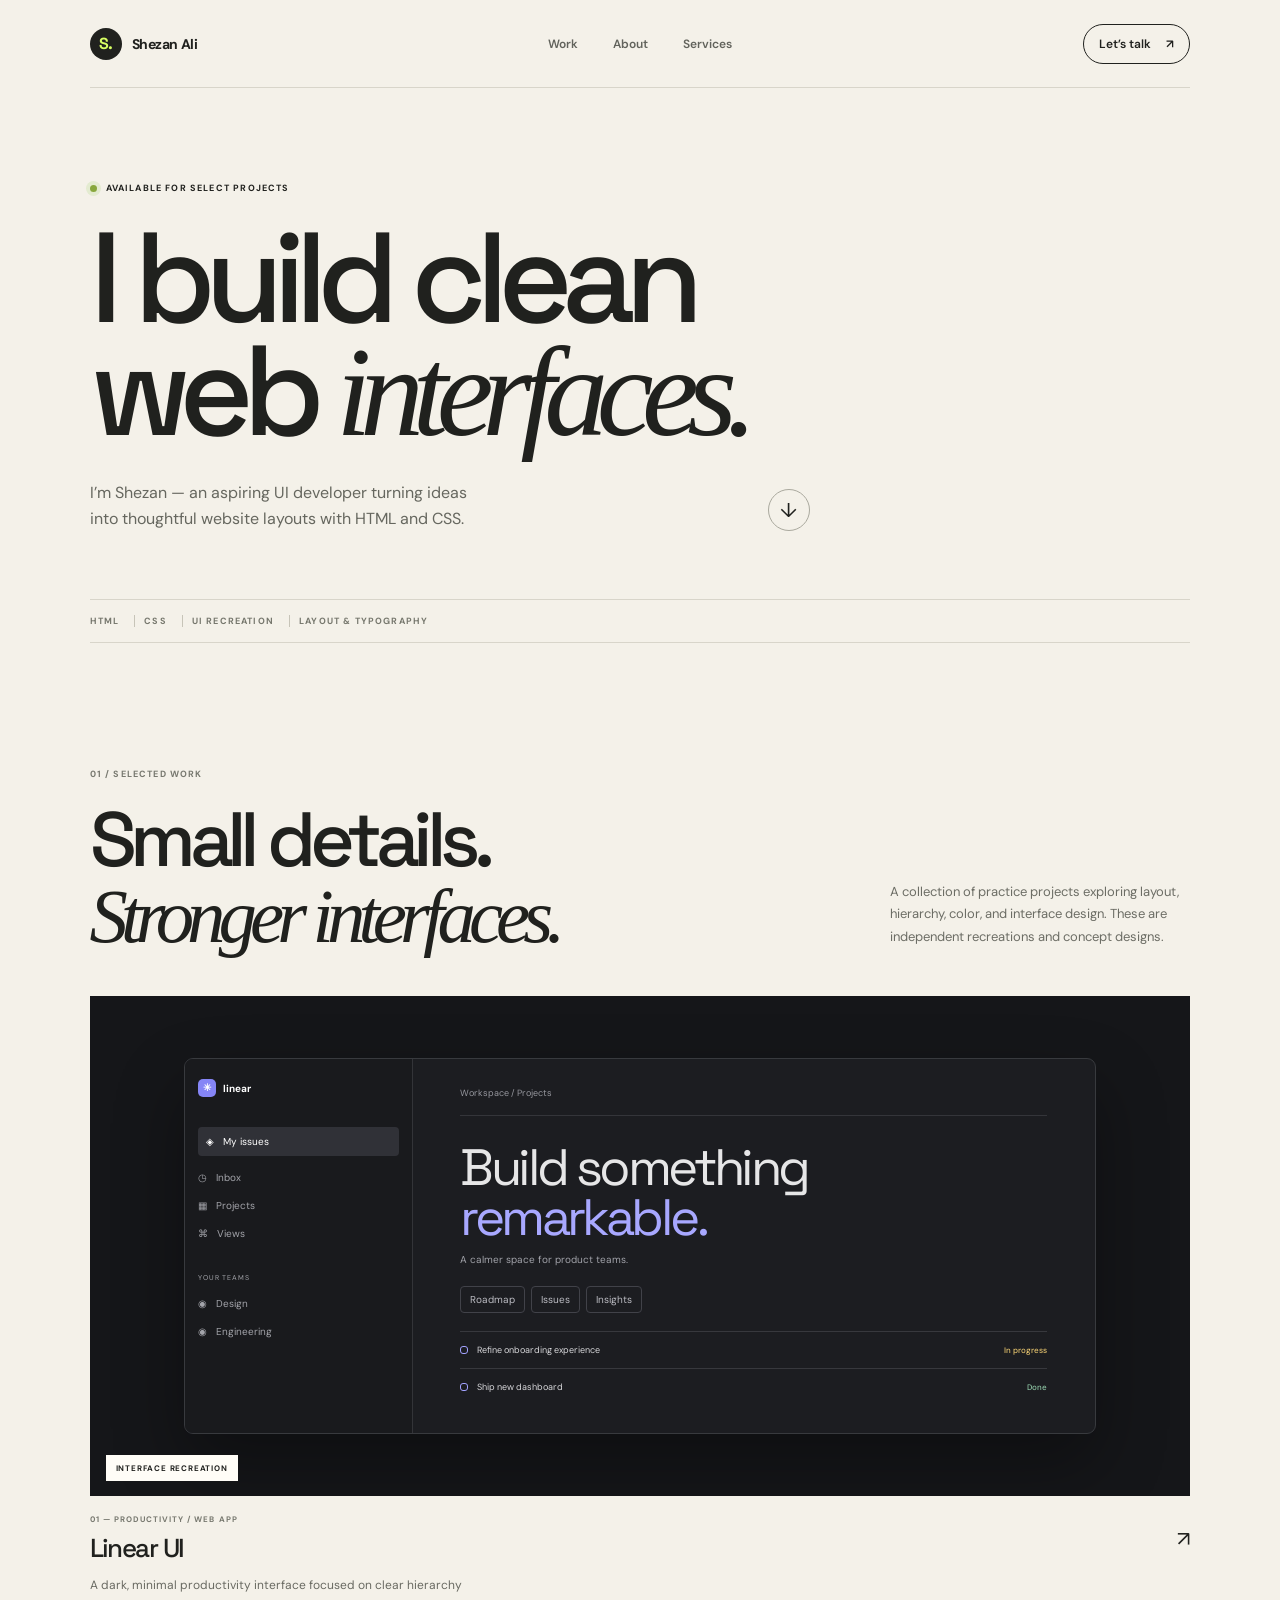
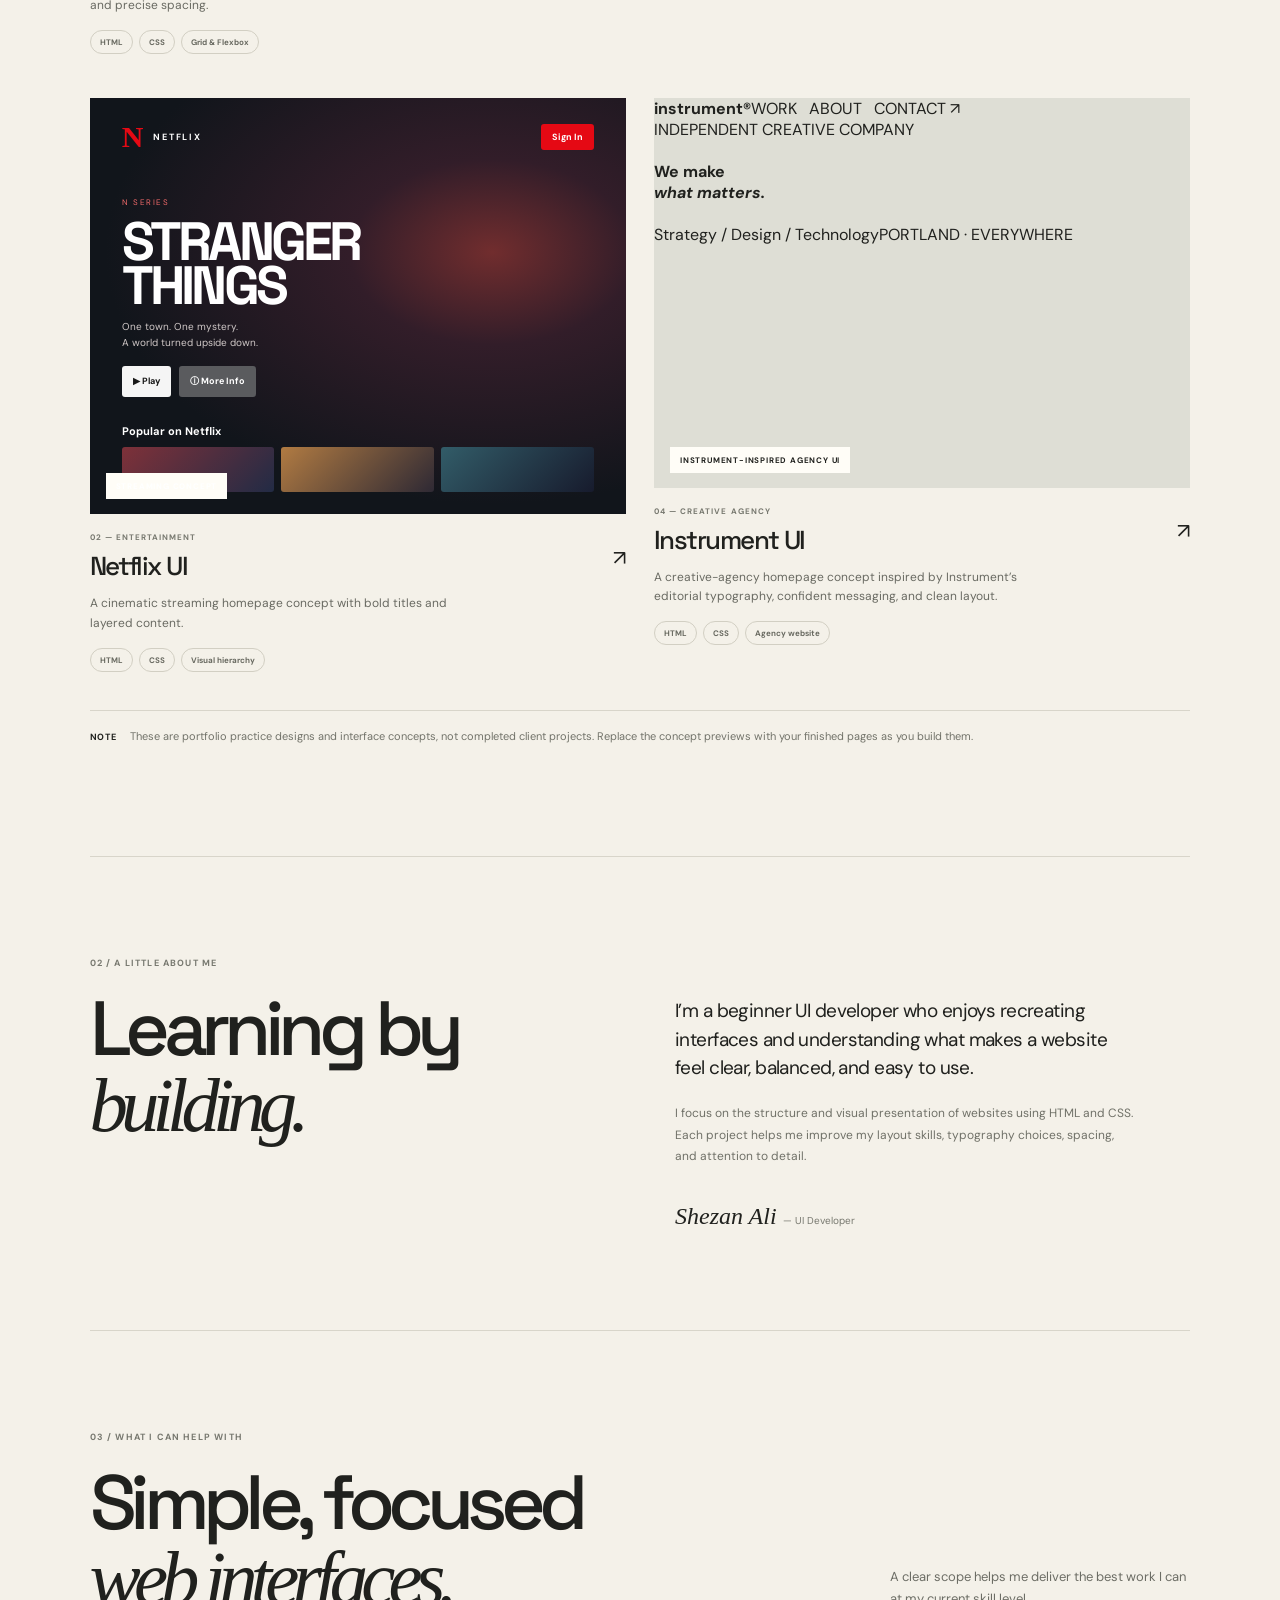
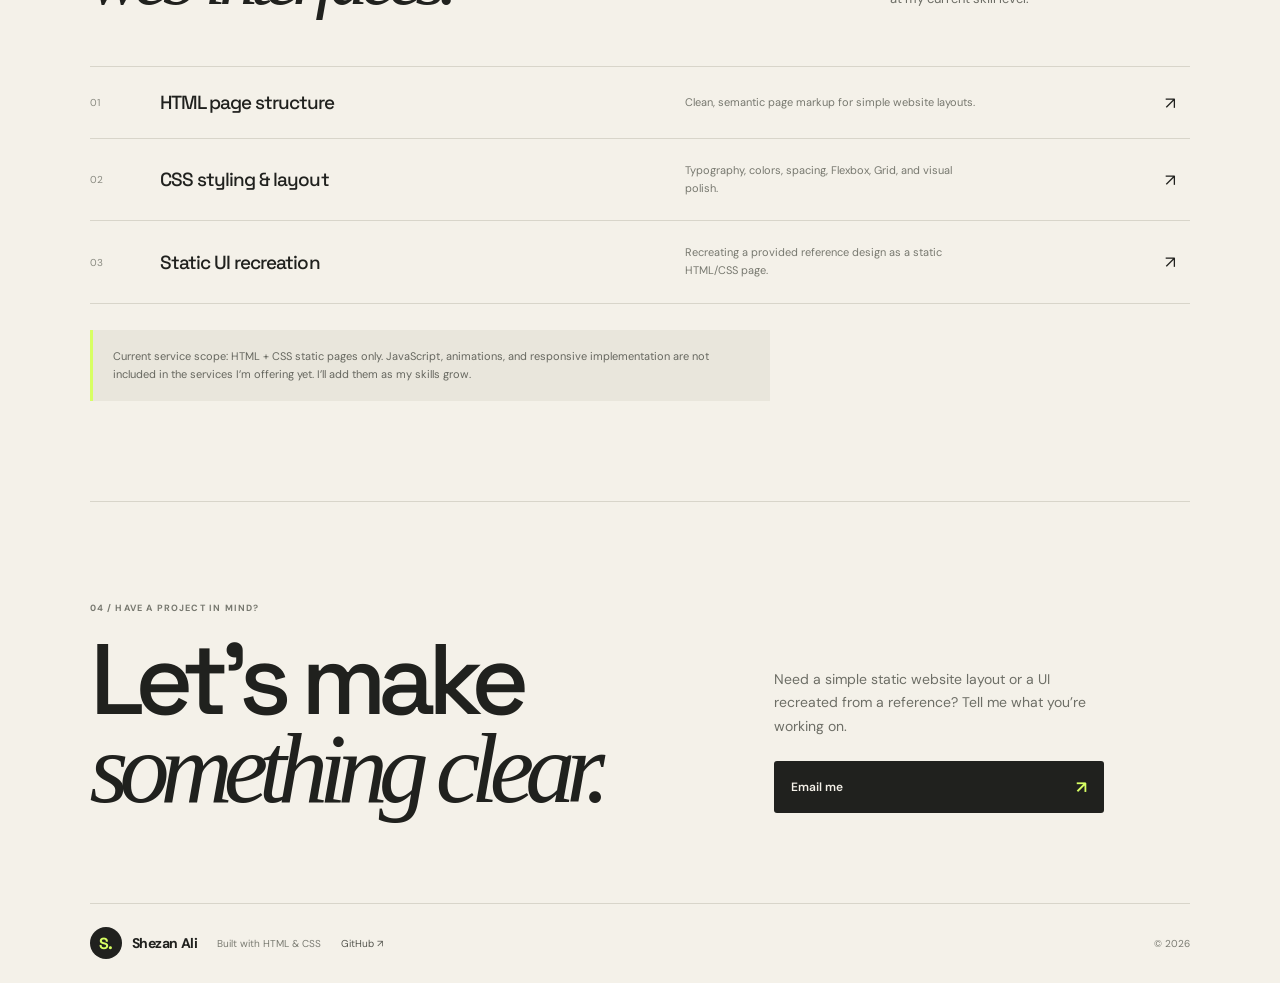
==== index.html @ 3a90440d "Add files via upload" ====
<!doctype html>
<html lang="en">
  <head>
    <meta charset="UTF-8" />
    <meta name="viewport" content="width=device-width, initial-scale=1.0" />
    <meta
      name="description"
      content="Shezan Ali — HTML and CSS UI developer creating clean, polished website interfaces."
    />
    <title>Shezan Ali — UI Developer</title>
    <link rel="preconnect" href="https://fonts.googleapis.com" />
    <link rel="preconnect" href="https://fonts.gstatic.com" crossorigin />
    <link
      href="https://fonts.googleapis.com/css2?family=DM+Sans:wght@400;500;600;700&family=Space+Grotesk:wght@400;500;600;700&display=swap"
      rel="stylesheet"
    />
    <link rel="stylesheet" href="style.css" />
  </head>
  <body>
    <div class="site-shell">
      <header class="header">
        <a class="brand" href="#top" aria-label="Shezan Ali home"
          ><span class="brand-mark">S.</span><span>Shezan Ali</span></a
        >
        <nav class="nav" aria-label="Main navigation">
          <a href="#work">Work</a><a href="#about">About</a
          ><a href="#services">Services</a>
        </nav>
        <a class="header-cta" href="#contact">Let’s talk <span>↗</span></a>
      </header>

      <main id="top">
        <section class="hero">
          <div class="hero-kicker">
            <span class="status-dot"></span> AVAILABLE FOR SELECT PROJECTS
          </div>
          <h1>I build clean<br />web <em>interfaces.</em></h1>
          <div class="hero-bottom">
            <p class="hero-copy">
              I’m Shezan — an aspiring UI developer turning ideas into
              thoughtful website layouts with HTML and CSS.
            </p>
            <a
              class="round-link"
              href="#work"
              aria-label="Scroll to selected work"
              >↓</a
            >
          </div>
          <div class="hero-note">
            <span>HTML</span><span>CSS</span><span>UI RECREATION</span
            ><span>LAYOUT & TYPOGRAPHY</span>
          </div>
        </section>

        <section class="work section" id="work">
          <div class="section-heading">
            <div>
              <p class="eyebrow">01 / SELECTED WORK</p>
              <h2>Small details.<br /><em>Stronger interfaces.</em></h2>
            </div>
            <p class="section-intro">
              A collection of practice projects exploring layout, hierarchy,
              color, and interface design. These are independent recreations and
              concept designs.
            </p>
          </div>
          <div class="project-grid">
            <article class="project-card project-wide">
              <a
                class="project-visual linear-visual"
                href="Linear.html"
                aria-label="Ask about the Linear-inspired UI project"
              >
                <div class="mock-window linear-window">
                  <div class="mock-sidebar">
                    <div class="mini-brand">
                      <span class="mini-mark">✳</span> linear
                    </div>
                    <div class="side-active">◈ &nbsp; My issues</div>
                    <div>◷ &nbsp; Inbox</div>
                    <div>▦ &nbsp; Projects</div>
                    <div>⌘ &nbsp; Views</div>
                    <div class="side-label">YOUR TEAMS</div>
                    <div>◉ &nbsp; Design</div>
                    <div>◉ &nbsp; Engineering</div>
                  </div>
                  <div class="linear-main">
                    <div class="mock-topline">Workspace / Projects</div>
                    <div class="linear-title">
                      Build something<br /><span>remarkable.</span>
                    </div>
                    <div class="linear-sub">
                      A calmer space for product teams.
                    </div>
                    <div class="linear-pills">
                      <span>Roadmap</span><span>Issues</span
                      ><span>Insights</span>
                    </div>
                    <div class="linear-task">
                      <i></i><span>Refine onboarding experience</span
                      ><b>In progress</b>
                    </div>
                    <div class="linear-task">
                      <i></i><span>Ship new dashboard</span
                      ><b class="done">Done</b>
                    </div>
                  </div>
                </div>
                <span class="visual-tag">INTERFACE RECREATION</span>
              </a>
              <div class="project-meta">
                <div>
                  <p class="project-type">01 — PRODUCTIVITY / WEB APP</p>
                  <h3>Linear UI</h3>
                </div>
                <span class="project-arrow">↗</span>
              </div>
              <p class="project-desc">
                A dark, minimal productivity interface focused on clear
                hierarchy and precise spacing.
              </p>
              <div class="tags">
                <span>HTML</span><span>CSS</span><span>Grid & Flexbox</span>
              </div>
            </article>

            <article class="project-card">
              <a
                class="project-visual netflix-visual"
                href="Netflix.html"
                aria-label="Ask about the streaming homepage UI project"
              >
                <div class="stream-top">
                  <span class="stream-logo">N</span><span>NETFLIX</span
                  ><span class="stream-signin">Sign In</span>
                </div>
                <div class="stream-hero">
                  <span class="stream-kicker">N SERIES</span>
                  <h4>STRANGER<br />THINGS</h4>
                  <p>One town. One mystery.<br />A world turned upside down.</p>
                  <div class="stream-buttons">
                    <b>▶ Play</b><b>ⓘ More Info</b>
                  </div>
                </div>
                <div class="stream-row-title">Popular on Netflix</div>
                <div class="stream-thumbs"><i></i><i></i><i></i></div>
                <span class="visual-tag">STREAMING CONCEPT</span>
              </a>
              <div class="project-meta">
                <div>
                  <p class="project-type">02 — ENTERTAINMENT</p>
                  <h3>Netflix UI</h3>
                </div>
                <span class="project-arrow">↗</span>
              </div>
              <p class="project-desc">
                A cinematic streaming homepage concept with bold titles and
                layered content.
              </p>
              <div class="tags">
                <span>HTML</span><span>CSS</span><span>Visual hierarchy</span>
              </div>
            </article>

            <article class="project-card">
              <a
                class="project-visual instrument-visual"
                href="Instrument.html"
                aria-label="Ask about the Instrument-inspired creative agency website concept"
              >
                <div class="instrument-nav">
                  <b>instrument<span>®</span></b
                  ><span>WORK &nbsp; ABOUT &nbsp; CONTACT ↗</span>
                </div>
                <div class="instrument-body">
                  <span class="instrument-eyebrow"
                    >INDEPENDENT CREATIVE COMPANY</span
                  >
                  <h4>We make<br /><em>what matters.</em></h4>
                  <div class="instrument-foot">
                    <span>Strategy / Design / Technology</span
                    ><span>PORTLAND · EVERYWHERE</span>
                  </div>
                </div>
                <div class="instrument-orbit instrument-orbit-a"></div>
                <div class="instrument-orbit instrument-orbit-b"></div>
                <div class="visual-tag">INSTRUMENT-INSPIRED AGENCY UI</div>
              </a>
              <div class="project-meta">
                <div>
                  <p class="project-type">04 — CREATIVE AGENCY</p>
                  <h3>Instrument UI</h3>
                </div>
                <span class="project-arrow">↗</span>
              </div>
              <p class="project-desc">
                A creative-agency homepage concept inspired by Instrument’s
                editorial typography, confident messaging, and clean layout.
              </p>
              <div class="tags">
                <span>HTML</span><span>CSS</span><span>Agency website</span>
              </div>
            </article>
          </div>
          <p class="work-note">
            <span>NOTE</span> These are portfolio practice designs and interface
            concepts, not completed client projects. Replace the concept
            previews with your finished pages as you build them.
          </p>
        </section>

        <section class="about section" id="about">
          <div class="about-left">
            <p class="eyebrow">02 / A LITTLE ABOUT ME</p>
            <h2>Learning by<br /><em>building.</em></h2>
          </div>
          <div class="about-right">
            <p class="about-lead">
              I’m a beginner UI developer who enjoys recreating interfaces and
              understanding what makes a website feel clear, balanced, and easy
              to use.
            </p>
            <p>
              I focus on the structure and visual presentation of websites using
              HTML and CSS. Each project helps me improve my layout skills,
              typography choices, spacing, and attention to detail.
            </p>
            <div class="about-signature">
              Shezan Ali <span>— UI Developer</span>
            </div>
          </div>
        </section>

        <section class="services section" id="services">
          <div class="section-heading">
            <div>
              <p class="eyebrow">03 / WHAT I CAN HELP WITH</p>
              <h2>Simple, focused<br /><em>web interfaces.</em></h2>
            </div>
            <p class="section-intro">
              A clear scope helps me deliver the best work I can at my current
              skill level.
            </p>
          </div>
          <div class="service-list">
            <div>
              <span>01</span>
              <h3>HTML page structure</h3>
              <p>Clean, semantic page markup for simple website layouts.</p>
              <b>↗</b>
            </div>
            <div>
              <span>02</span>
              <h3>CSS styling & layout</h3>
              <p>
                Typography, colors, spacing, Flexbox, Grid, and visual polish.
              </p>
              <b>↗</b>
            </div>
            <div>
              <span>03</span>
              <h3>Static UI recreation</h3>
              <p>
                Recreating a provided reference design as a static HTML/CSS
                page.
              </p>
              <b>↗</b>
            </div>
          </div>
          <p class="scope-note">
            Current service scope: HTML + CSS static pages only. JavaScript,
            animations, and responsive implementation are not included in the
            services I’m offering yet. I’ll add them as my skills grow.
          </p>
        </section>

        <section class="contact section" id="contact">
          <p class="eyebrow">04 / HAVE A PROJECT IN MIND?</p>
          <div class="contact-layout">
            <h2>Let’s make<br /><em>something clear.</em></h2>
            <div class="contact-copy">
              <p>
                Need a simple static website layout or a UI recreated from a
                reference? Tell me what you’re working on.
              </p>
              <a class="contact-button" href="mailto:shezanali738@gmail.com"
                >Email me <span>↗</span></a
              >
            </div>
          </div>
        </section>
      </main>

      <footer class="footer">
        <a class="brand" href="#top"
          ><span class="brand-mark">S.</span><span>Shezan Ali</span></a
        ><span>Built with HTML & CSS</span>
        <div class="footer-links">
          <a
            href="https://github.com/shezan-ali"
            target="_blank"
            rel="noreferrer"
            >GitHub ↗</a
          >
        </div>
        <span class="copyright">© 2026</span>
      </footer>
    </div>
  </body>
</html>
---- style.css ----
*{box-sizing:border-box} :root{--paper:#f4f1e9;--ink:#20211e;--muted:#77786f;--line:#d8d5ca;--lime:#d7ff64;--white:#fffdf7}html{scroll-behavior:smooth;scroll-padding-top:90px}body{margin:0;background:var(--paper);color:var(--ink);font-family:"DM Sans",sans-serif;-webkit-font-smoothing:antialiased}.site-shell{max-width:1600px;margin:auto;padding:0 5.1vw}.header{height:88px;display:flex;align-items:center;justify-content:space-between;border-bottom:1px solid var(--line)}.brand{display:flex;align-items:center;gap:10px;color:var(--ink);text-decoration:none;font-weight:700;font-size:14px;letter-spacing:-.03em}.brand-mark{display:grid;place-items:center;width:32px;height:32px;background:var(--ink);color:var(--lime);border-radius:50%;font-family:"Space Grotesk",sans-serif;font-size:16px}.nav{display:flex;gap:35px}.nav a,.header-cta{color:var(--ink);text-decoration:none;font-size:12px;font-weight:600}.nav a{color:#62635c}.nav a:hover,.footer a:hover{color:#718d20}.header-cta{border:1px solid var(--ink);border-radius:40px;padding:11px 15px}.header-cta span{margin-left:12px}.hero{padding:94px 0 25px}.hero-kicker,.eyebrow,.hero-note,.project-type,.tags,.visual-tag,.store-label,.studio-eyebrow{font-size:9px;font-weight:700;letter-spacing:.13em}.hero-kicker{display:flex;align-items:center;gap:9px}.status-dot{height:7px;width:7px;background:#88a73d;border-radius:50%;box-shadow:0 0 0 4px #e3ebd0}.hero h1,.section-heading h2,.about h2,.contact h2{font-family:"Space Grotesk",sans-serif;font-weight:500;letter-spacing:-.085em;font-size:clamp(64px,10vw,150px);line-height:.88;margin:28px 0 32px}.hero h1 em,.section-heading h2 em,.about h2 em,.contact h2 em{font-family:Georgia,serif;font-weight:400;letter-spacing:-.09em}.hero-bottom{display:flex;align-items:end;justify-content:space-between;max-width:720px}.hero-copy{font-size:16px;line-height:1.6;max-width:390px;color:#66675f;margin:0}.round-link{display:grid;place-items:center;width:42px;height:42px;border:1px solid #aaa99e;border-radius:50%;text-decoration:none;color:var(--ink);font-size:20px;transition:.2s}.round-link:hover{background:var(--lime);border-color:var(--lime);transform:translateY(3px)}.hero-note{display:flex;gap:9px;flex-wrap:wrap;margin-top:68px;padding:15px 0;border-top:1px solid var(--line);border-bottom:1px solid var(--line);color:#76776d}.hero-note span{padding-right:15px;border-right:1px solid #c7c4b8}.hero-note span:last-child{border:0}.section{padding:100px 0}.section-heading{display:flex;justify-content:space-between;align-items:end;gap:40px;margin-bottom:42px}.eyebrow{color:#77786f;margin:0 0 22px}.section-heading h2,.about h2{font-size:clamp(44px,6vw,80px);line-height:.98;margin:0}.section-intro{max-width:300px;color:#6c6d65;font-size:13px;line-height:1.75;margin:0 0 5px}.project-grid{display:grid;grid-template-columns:repeat(2,minmax(0,1fr));gap:44px 22px}.project-wide{grid-column:1/-1}.project-visual{position:relative;display:block;overflow:hidden;text-decoration:none;color:inherit;min-height:340px;background:#deded5}.project-wide .project-visual{min-height:440px}.visual-tag{position:absolute;left:16px;bottom:15px;background:var(--white);padding:8px 10px;font-size:8px;letter-spacing:.1em}.project-meta{display:flex;justify-content:space-between;align-items:center;margin-top:18px}.project-type{font-size:8px;color:#77786f;margin:0 0 7px}.project-meta h3{font-family:"Space Grotesk",sans-serif;font-weight:500;font-size:26px;letter-spacing:-.06em;margin:0}.project-arrow{font-size:21px}.project-desc{color:#696a62;font-size:12px;line-height:1.65;max-width:390px;margin:11px 0 14px}.tags{display:flex;gap:6px;flex-wrap:wrap;letter-spacing:0;font-size:8px}.tags span{border:1px solid #d2cfc3;border-radius:20px;padding:6px 9px;color:#686960}.linear-visual{background:#151619;display:flex;align-items:center;justify-content:center;padding:5%}.linear-window{width:92%;height:80%;min-height:320px;border:1px solid #383a3e;border-radius:9px;background:#1c1d21;display:grid;grid-template-columns:25% 75%;overflow:hidden;color:#e6e6e7;font-size:10px;box-shadow:0 30px 70px #0005}.mock-sidebar{padding:20px 13px;background:#191a1d;border-right:1px solid #333438;display:flex;flex-direction:column;gap:15px;color:#a3a4aa}.mini-brand{font-weight:700;color:#fff;margin-bottom:15px}.mini-mark{display:inline-grid;place-items:center;background:#8585f6;color:white;width:18px;height:18px;border-radius:5px;margin-right:5px}.side-active{background:#303137;padding:8px;border-radius:4px;color:white}.side-label{font-size:7px;letter-spacing:.12em;margin-top:18px}.linear-main{padding:28px 7%}.mock-topline{font-size:9px;color:#96979e;border-bottom:1px solid #34353a;padding-bottom:16px}.linear-title{font-family:"Space Grotesk",sans-serif;font-size:clamp(24px,4vw,56px);line-height:.98;letter-spacing:-.07em;margin-top:27px}.linear-title span{color:#a8a8ff}.linear-sub{color:#a1a2a9;margin:10px 0 20px}.linear-pills{display:flex;gap:6px;margin-bottom:18px}.linear-pills span{padding:6px 9px;border:1px solid #414249;border-radius:4px;color:#bcbcc3}.linear-task{display:flex;gap:9px;align-items:center;border-top:1px solid #37383d;padding:12px 0;color:#d8d8db;font-size:9px}.linear-task i{width:8px;height:8px;border:1px solid #a2a2ff;border-radius:3px}.linear-task b{margin-left:auto;font-size:8px;color:#e6c46e;font-weight:500}.linear-task b.done{color:#8ec6a4}.netflix-visual{background:radial-gradient(ellipse at 75% 37%,#712d2e 0,#321d29 25%,#11151b 68%);color:white;padding:22px 6%;min-height:360px}.stream-top{display:flex;align-items:center;gap:8px;font-size:9px;letter-spacing:.2em;font-weight:700}.stream-logo{font-family:Georgia,serif;font-size:30px;color:#e50914}.stream-signin{margin-left:auto;background:#e50914;padding:7px 11px;border-radius:3px;font-size:9px;letter-spacing:0}.stream-hero{margin-top:35px;position:relative;z-index:1}.stream-kicker{font-size:8px;letter-spacing:.2em;color:#f36b6b}.stream-hero h4{font-family:"Space Grotesk",sans-serif;font-size:clamp(34px,5vw,54px);line-height:.83;letter-spacing:-.07em;margin:10px 0}.stream-hero p{font-size:10px;line-height:1.6;color:#d1c9c8}.stream-buttons{display:flex;gap:8px;margin-top:15px}.stream-buttons b{font-size:9px;padding:9px 11px;background:#f5f5f5;color:#171717;border-radius:3px}.stream-buttons b+ b{background:#5a5b5e;color:white}.stream-row-title{font-size:11px;font-weight:700;margin-top:27px}.stream-thumbs{display:flex;gap:7px;margin-top:9px}.stream-thumbs i{height:45px;flex:1;border-radius:3px;background:linear-gradient(135deg,#7e3139,#222b45)}.stream-thumbs i:nth-child(2){background:linear-gradient(135deg,#b17b42,#2e2934)}.stream-thumbs i:nth-child(3){background:linear-gradient(135deg,#325c68,#171b2d)}.store-visual{background:#e6e2d7;padding:20px 5%;min-height:360px}.store-nav{display:flex;align-items:center;justify-content:space-between;font-size:7px;letter-spacing:.05em}.store-nav b{font-family:"Space Grotesk";font-size:20px;letter-spacing:-.08em}.store-nav b span{color:#c37b58}.store-head{display:grid;grid-template-columns:1fr 1fr;align-items:center;gap:8px;margin-top:35px}.store-label{font-size:7px;color:#777269}.store-head h4{font-family:"Space Grotesk";font-size:clamp(27px,4vw,43px);line-height:.92;letter-spacing:-.08em;margin:10px 0}.store-head h4 em{font-family:Georgia,serif;font-weight:400}.store-head p{font-size:9px;color:#6b685f;line-height:1.5}.store-button{display:inline-block;font-size:7px;letter-spacing:.05em;border-bottom:1px solid #24241f;padding-bottom:7px;margin-top:12px}.store-product{height:200px;position:relative;background:#d5cfc0;display:flex;align-items:end;justify-content:center;gap:8px;padding-bottom:28px}.vase{position:relative;z-index:1;box-shadow:inset -8px 0 10px #00000012}.vase-one{width:40px;height:90px;background:#bd8e6e;border-radius:45% 45% 35% 35%}.vase-two{width:53px;height:125px;background:#f0e8d8;border-radius:35% 35% 24% 24%;clip-path:polygon(20% 0,80% 0,73% 35%,100% 100%,0 100%,27% 35%)}.vase-three{width:35px;height:70px;background:#78806a;border-radius:40% 40% 25% 25%}.store-product>span{position:absolute;bottom:8px;left:9px;font-size:6px;letter-spacing:.1em;color:#6d685c}.studio-visual{background:#c8f05b;padding:21px 5%;min-height:360px}.studio-nav{display:flex;justify-content:space-between;align-items:center;font-size:8px}.studio-nav b{font-family:"Space Grotesk";font-size:18px;letter-spacing:-.08em}.studio-body{position:relative;z-index:2;margin-top:46px}.studio-eyebrow{font-size:7px}.studio-body h4{font-family:"Space Grotesk";font-size:clamp(36px,5vw,58px);line-height:.86;letter-spacing:-.09em;margin:13px 0}.studio-body h4 em{font-family:Georgia,serif;font-weight:400}.studio-foot{display:flex;justify-content:space-between;font-size:7px;margin-top:34px;max-width:350px}.studio-shape{position:absolute;border-radius:50%;border:1px solid #1d2410;opacity:.45}.shape-a{width:125px;height:125px;right:7%;top:30%;box-shadow:0 0 0 14px #c8f05b,0 0 0 15px #1d2410,0 0 0 30px #c8f05b,0 0 0 31px #1d2410}.shape-b{width:40px;height:40px;right:18%;top:58%;background:#1d2410;opacity:1}.dashboard-visual{display:grid;grid-template-columns:26% 74%;background:#f8f9fc;padding:0;color:#242631;min-height:380px}.dash-side{background:#fff;border-right:1px solid #e7e8ef;padding:18px 9px;display:flex;flex-direction:column;gap:14px;font-size:7px;color:#858797}.dash-side>b{font-family:"Space Grotesk";font-size:16px;color:#282a35;margin-bottom:15px}.dash-side>b span{color:#8581ed}.dash-selected{background:#efefff;color:#6059c7;padding:9px 5px;border-radius:5px}.dash-profile{display:flex;align-items:center;gap:5px;margin-top:auto;color:#383a46;font-size:7px}.dash-profile i{display:grid;place-items:center;width:22px;height:22px;border-radius:50%;background:#e2e0ff;font-style:normal}.dash-profile small{display:block;color:#999;font-size:6px;margin-top:3px}.dash-content{padding:20px 5%}.dash-top{display:flex;justify-content:space-between;color:#888b99;font-size:7px}.dash-content h4{font-family:"Space Grotesk";font-size:clamp(13px,2vw,22px);letter-spacing:-.05em;margin:25px 0 5px}.dash-content h4 span{color:#9c97ef}.dash-content>p{font-size:7px;color:#8b8d9a;margin:0 0 16px}.metric-row{display:grid;grid-template-columns:repeat(3,1fr);gap:6px}.metric-row>div{background:white;border:1px solid #ececf2;border-radius:5px;padding:9px 7px;min-width:0}.metric-row small{display:block;font-size:6px;color:#888b99;white-space:nowrap}.metric-row b{display:block;font-size:clamp(10px,1.5vw,17px);margin:8px 0 4px;letter-spacing:-.04em}.metric-row em{font-size:6px;color:#399b70;font-style:normal}.chart-box{background:white;border:1px solid #ececf2;border-radius:5px;margin-top:10px;padding:11px}.chart-box>div:first-child{display:flex;justify-content:space-between;font-size:8px}.chart-box small{font-size:6px;color:#8c8e9c}.chart-bars{height:90px;display:flex;align-items:end;gap:7px;border-bottom:1px solid #e6e6f1;margin-top:9px}.chart-bars i{flex:1;background:#9e9af0;border-radius:3px 3px 0 0}.work-note{border-top:1px solid var(--line);margin-top:38px;padding-top:16px;font-size:11px;color:#72736a;line-height:1.7}.work-note span{font-weight:700;color:var(--ink);font-size:9px;letter-spacing:.1em;margin-right:10px}.about{border-top:1px solid var(--line);display:grid;grid-template-columns:1fr 1fr;gap:70px}.about-right{max-width:460px;padding-top:40px}.about-lead{font-size:19px;line-height:1.5;letter-spacing:-.03em;margin:0 0 20px}.about-right>p:not(.about-lead){font-size:12px;line-height:1.8;color:#707168}.about-signature{font-family:Georgia,serif;font-style:italic;font-size:24px;margin-top:35px}.about-signature span{font-family:"DM Sans";font-style:normal;font-size:10px;color:#77786f}.services{border-top:1px solid var(--line)}.service-list{border-top:1px solid var(--line);margin-top:50px}.service-list>div{display:grid;grid-template-columns:50px 1.1fr 1fr 25px;align-items:center;gap:20px;padding:23px 0;border-bottom:1px solid var(--line)}.service-list>div>span{font-size:10px;color:#898a80}.service-list h3{font-family:"Space Grotesk";font-size:19px;letter-spacing:-.05em;font-weight:500;margin:0}.service-list p{font-size:11px;line-height:1.6;color:#77786f;margin:0;max-width:290px}.service-list b{font-size:17px;font-weight:400}.scope-note{max-width:680px;background:#e9e6dc;padding:17px 20px;color:#66675f;font-size:11px;line-height:1.7;margin:26px 0 0;border-left:3px solid var(--lime)}.contact{border-top:1px solid var(--line);padding-bottom:90px}.contact-layout{display:grid;grid-template-columns:1.2fr .8fr;gap:60px;align-items:end}.contact h2{font-size:clamp(50px,8vw,100px);margin:0}.contact-copy{max-width:330px}.contact-copy>p:first-child{font-size:14px;line-height:1.7;color:#6d6e66;margin:0 0 22px}.contact-button{display:flex;justify-content:space-between;align-items:center;background:var(--ink);color:var(--paper);text-decoration:none;padding:15px 17px;border-radius:3px;font-size:12px;font-weight:600}.contact-button span{color:var(--lime);font-size:17px}.replace-note{font-size:9px!important;color:#85867d!important;line-height:1.6!important;margin-top:12px!important}.footer{min-height:80px;border-top:1px solid var(--line);display:flex;align-items:center;justify-content:space-between;gap:20px}.footer>span{font-size:10px;color:#7a7b72}.footer-links{display:flex;gap:18px}.footer-links a{font-size:10px;color:#55564f;text-decoration:none}.copyright{margin-left:auto}
@media(min-width:1200px){.site-shell{padding:0 7vw}.project-grid{column-gap:28px}.project-visual{min-height:390px}.project-wide .project-visual{min-height:500px}}
@media(max-width:760px){.site-shell{padding:0 22px}.header{height:72px}.nav{gap:15px}.nav a{font-size:11px}.header-cta{padding:9px 11px;font-size:10px}.hero{padding-top:75px}.hero h1{font-size:clamp(60px,15vw,100px)}.hero-copy{font-size:14px;max-width:300px}.hero-note{margin-top:50px}.section{padding:75px 0}.section-heading{display:block}.section-heading h2,.about h2{font-size:clamp(44px,10vw,68px)}.section-intro{margin-top:22px}.project-grid{gap:35px 15px}.project-wide .project-visual{min-height:360px}.project-visual{min-height:300px}.project-meta h3{font-size:23px}.project-desc{font-size:11px}.about{gap:20px;grid-template-columns:1fr}.about-right{padding-top:0}.about-lead{font-size:18px}.service-list>div{grid-template-columns:28px 1fr 20px;gap:12px}.service-list h3{font-size:16px}.service-list p{grid-column:2;grid-row:2}.service-list b{grid-column:3;grid-row:1}.contact-layout{grid-template-columns:1fr;gap:35px}.contact h2{font-size:clamp(54px,12vw,85px)}.footer{flex-wrap:wrap;padding:18px 0}.copyright{margin-left:0}}
@media(max-width:520px){.nav{display:none}.hero h1{font-size:17vw}.hero-bottom{gap:20px}.hero-copy{font-size:13px}.hero-note{gap:7px}.hero-note span{font-size:8px;padding-right:8px}.project-grid{grid-template-columns:1fr}.project-wide{grid-column:auto}.project-wide .project-visual{min-height:330px}.project-visual{min-height:330px}.linear-window{width:100%;min-height:270px;grid-template-columns:27% 73%}.mock-sidebar{padding:12px 7px;font-size:8px;gap:11px}.linear-main{padding:20px 6%}.linear-title{font-size:32px}.linear-sub{font-size:9px}.store-head{grid-template-columns:.9fr 1.1fr}.store-product{height:180px}.dashboard-visual{min-height:350px;grid-template-columns:25% 75%}.dash-side{padding:13px 6px;gap:12px}.dash-content{padding:15px 4%}.metric-row{gap:3px}.metric-row>div{padding:7px 4px}.metric-row small{font-size:5px}.metric-row b{font-size:11px}.chart-bars{height:70px;gap:4px}.footer>span{font-size:9px}.footer-links{gap:10px}}
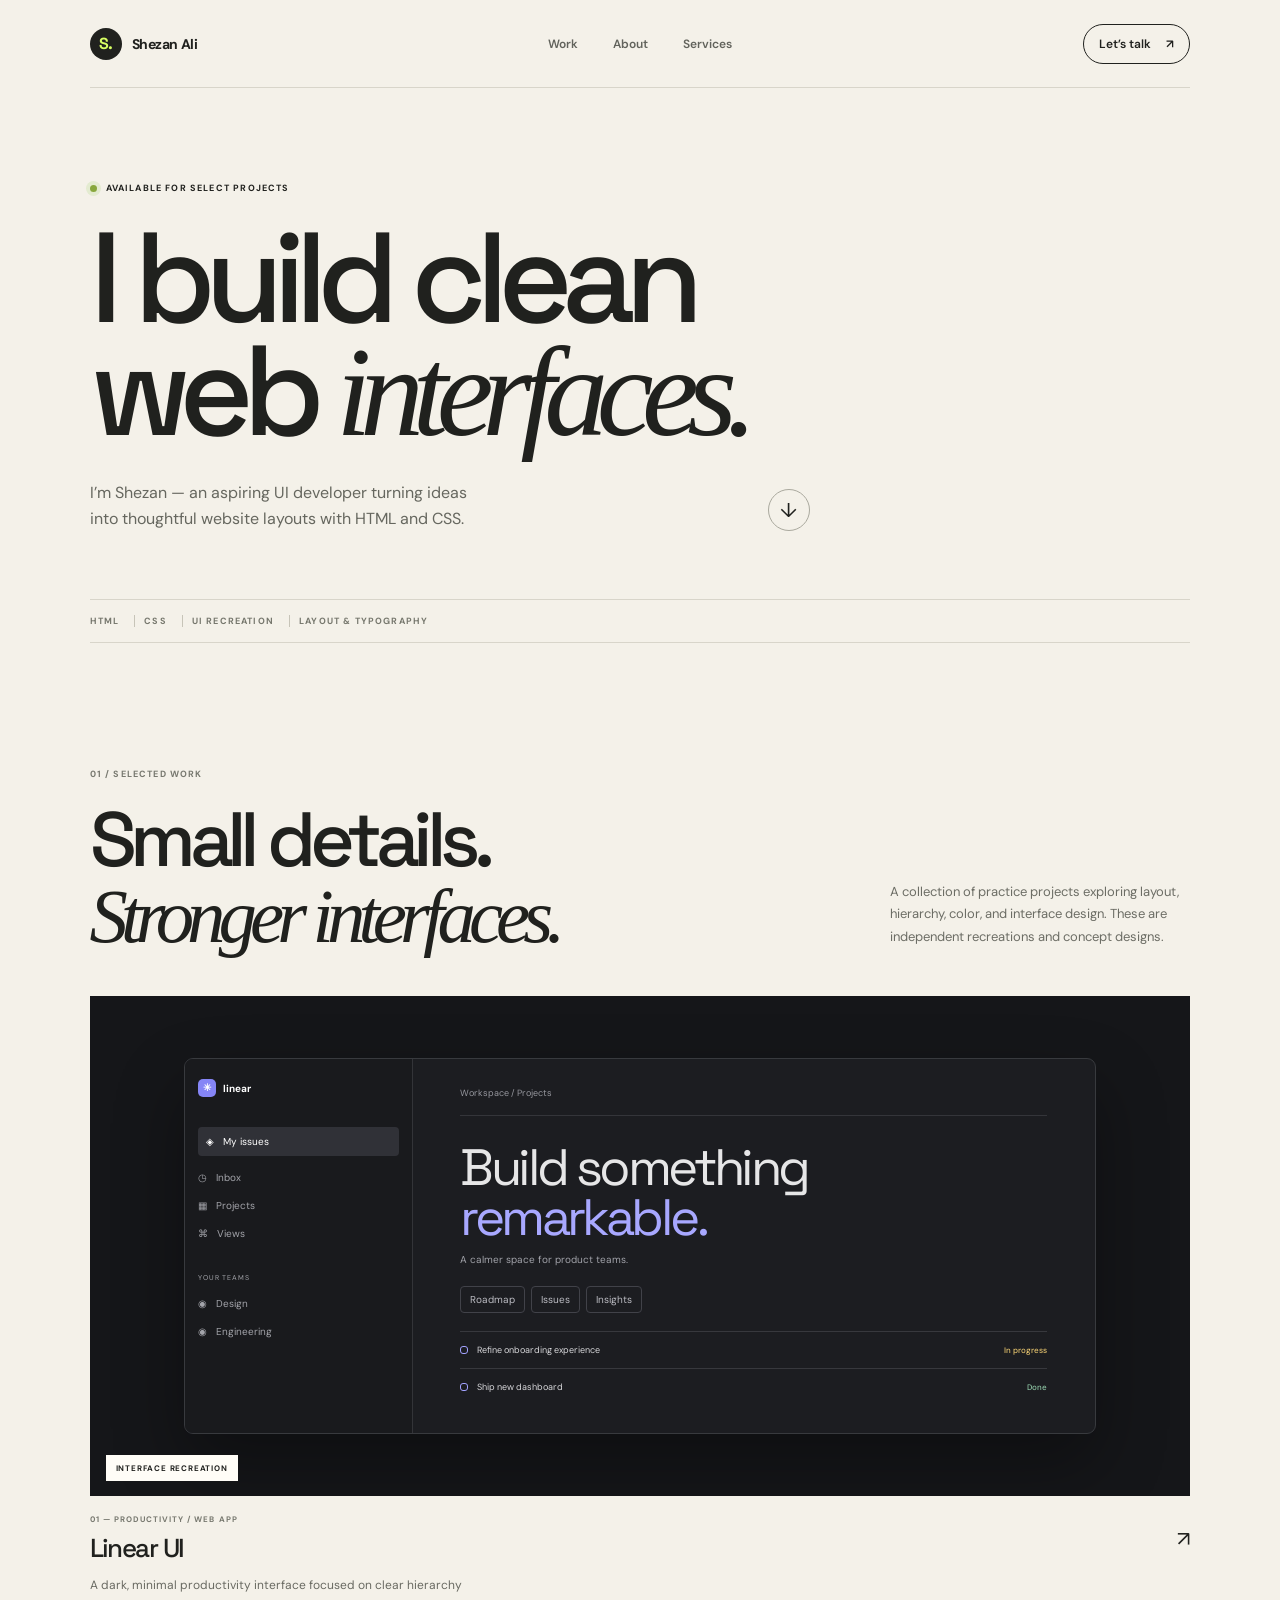
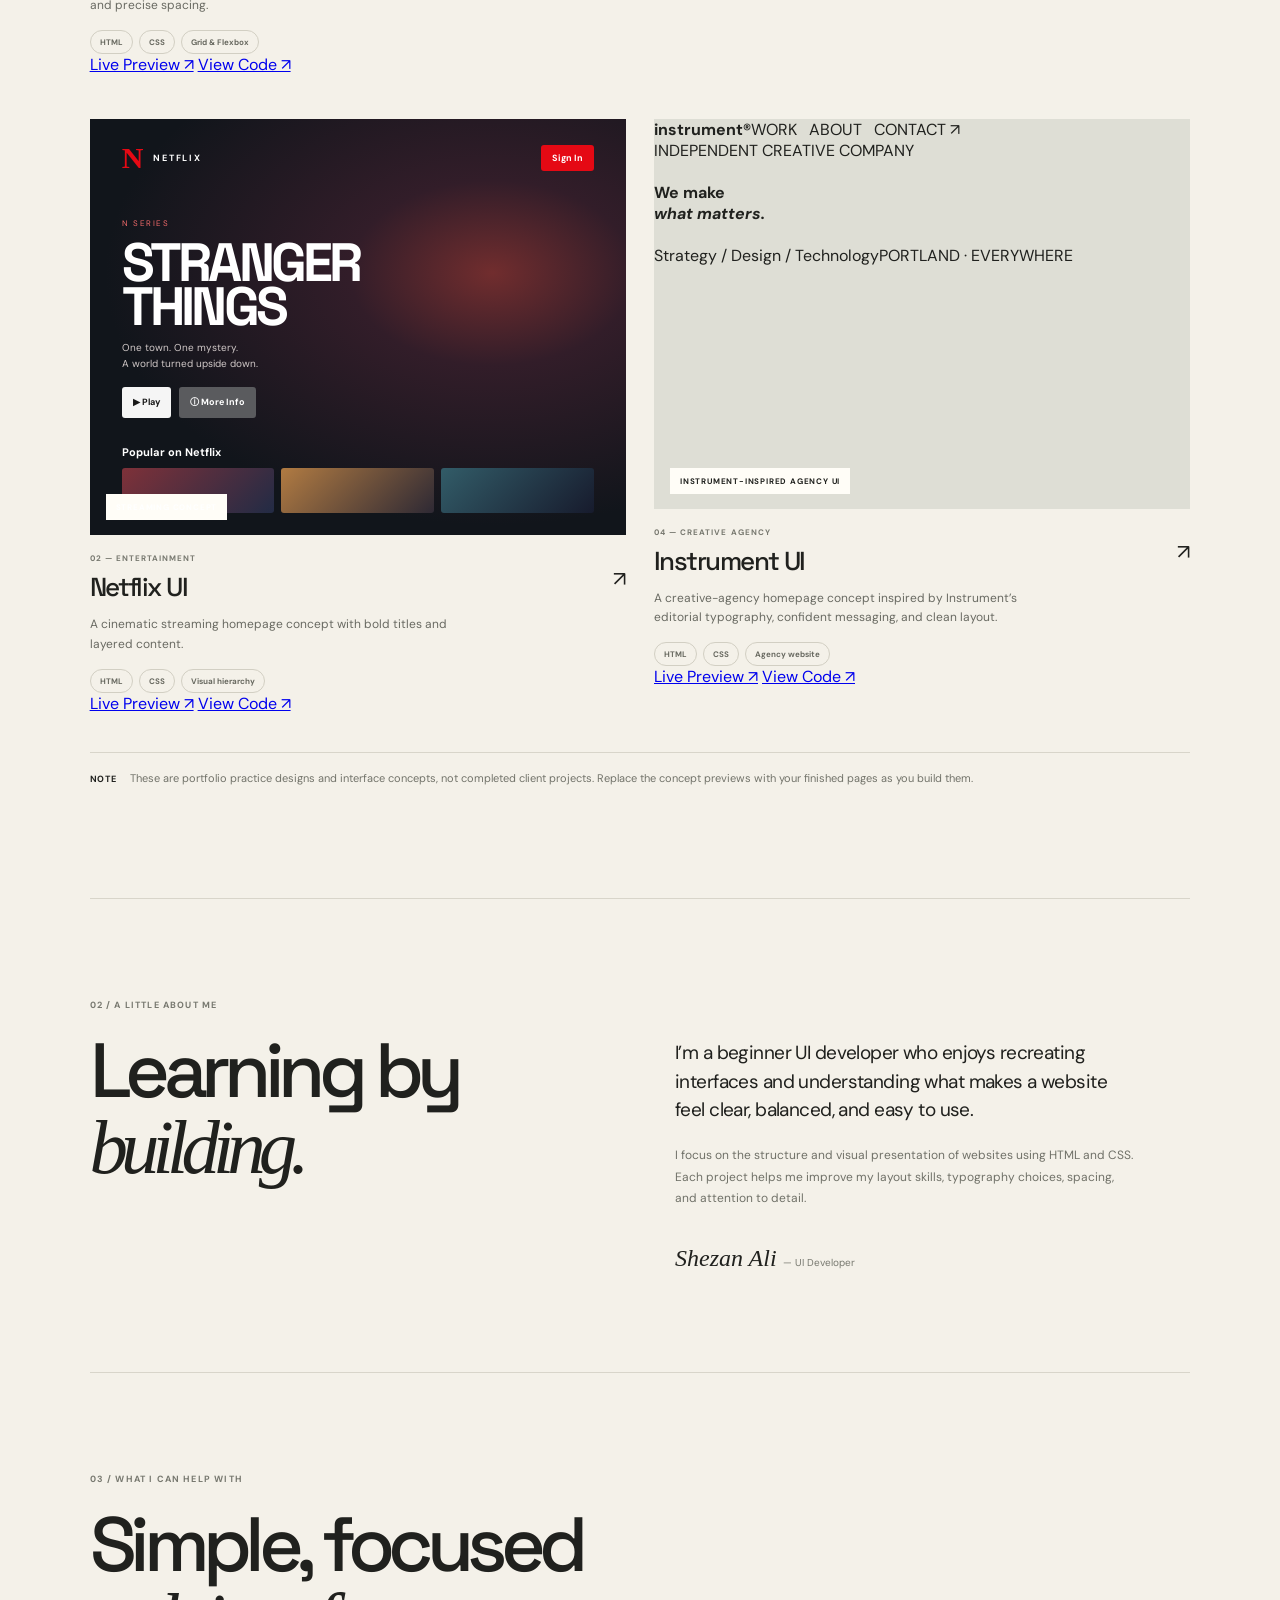
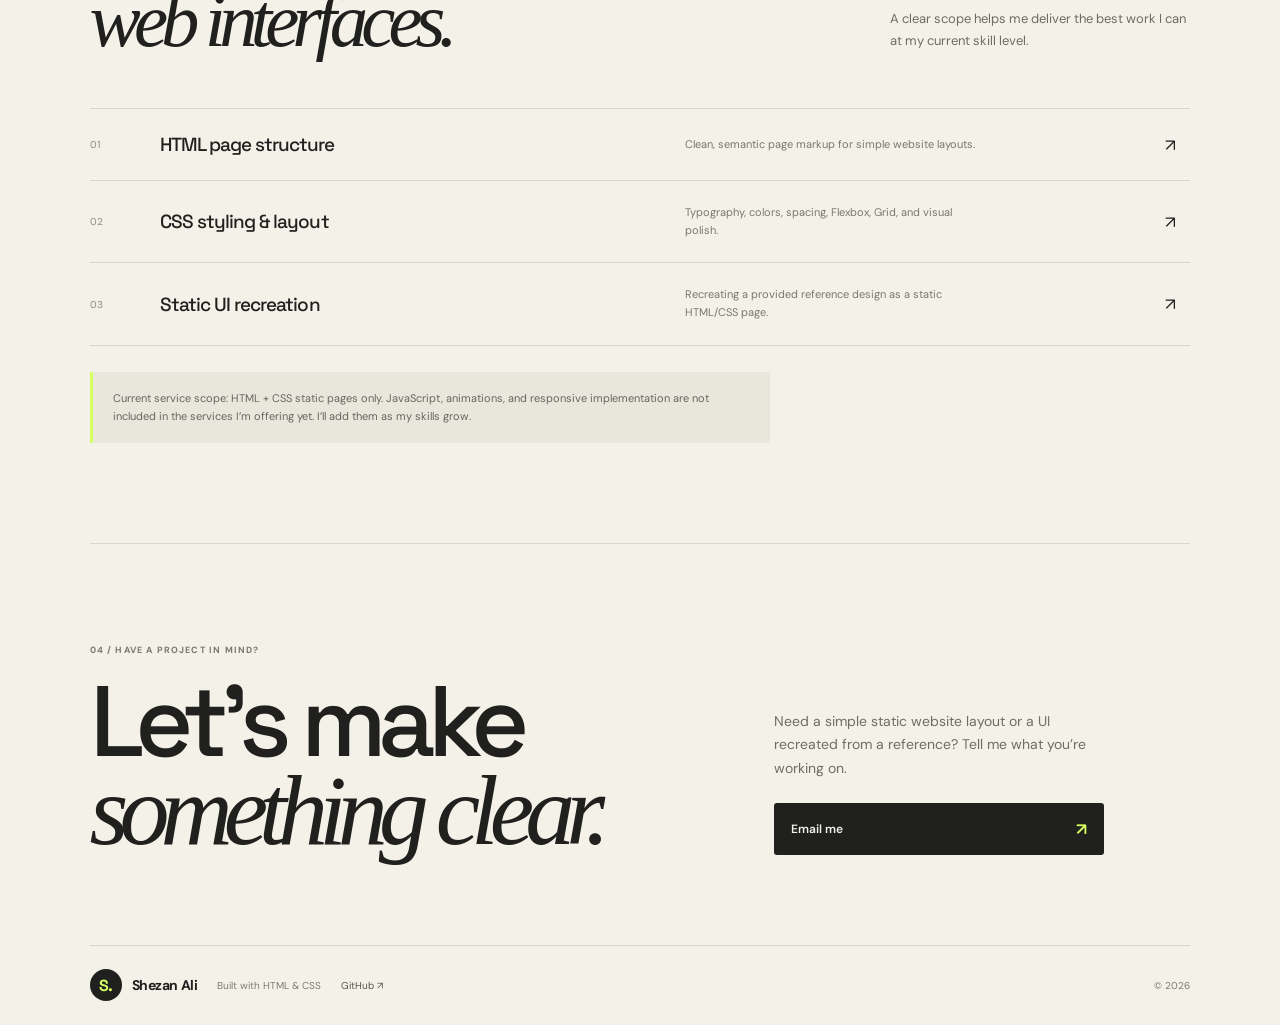
==== commit 12a14c2e: "Update index.html" ====
--- a/index.html
+++ b/index.html
@@ -69,7 +69,7 @@
             <article class="project-card project-wide">
               <a
                 class="project-visual linear-visual"
-                href="Linear.html"
+                href="https://shezan-ali.github.io/linear-ui-clone/"
                 aria-label="Ask about the Linear-inspired UI project"
               >
                 <div class="mock-window linear-window">
@@ -123,12 +123,26 @@
               <div class="tags">
                 <span>HTML</span><span>CSS</span><span>Grid & Flexbox</span>
               </div>
+              <div class="project-actions">
+                <a
+                  href="https://shezan-ali.github.io/linear-ui-clone/"
+                  target="_blank"
+                  rel="noreferrer"
+                  >Live Preview ↗</a
+                >
+                <a
+                  href="https://github.com/shezan-ali/linear-ui-clone"
+                  target="_blank"
+                  rel="noreferrer"
+                  >View Code ↗</a
+                >
+              </div>
             </article>
 
             <article class="project-card">
               <a
                 class="project-visual netflix-visual"
-                href="Netflix.html"
+                href="https://shezan-ali.github.io/netflix-ui-clone/"
                 aria-label="Ask about the streaming homepage UI project"
               >
                 <div class="stream-top">
@@ -161,12 +175,26 @@
               <div class="tags">
                 <span>HTML</span><span>CSS</span><span>Visual hierarchy</span>
               </div>
+              <div class="project-actions">
+                <a
+                  href="https://shezan-ali.github.io/netflix-ui-clone/"
+                  target="_blank"
+                  rel="noreferrer"
+                  >Live Preview ↗</a
+                >
+                <a
+                  href="https://github.com/shezan-ali/netflix-ui-clone"
+                  target="_blank"
+                  rel="noreferrer"
+                  >View Code ↗</a
+                >
+              </div>
             </article>
 
             <article class="project-card">
               <a
                 class="project-visual instrument-visual"
-                href="Instrument.html"
+                href="https://shezan-ali.github.io/instrument-ui-clone/"
                 aria-label="Ask about the Instrument-inspired creative agency website concept"
               >
                 <div class="instrument-nav">
@@ -200,6 +228,20 @@
               </p>
               <div class="tags">
                 <span>HTML</span><span>CSS</span><span>Agency website</span>
+              </div>
+              <div class="project-actions">
+                <a
+                  href="https://shezan-ali.github.io/instrument-ui-clone/"
+                  target="_blank"
+                  rel="noreferrer"
+                  >Live Preview ↗</a
+                >
+                <a
+                  href="https://github.com/shezan-ali/instrument-ui-clone"
+                  target="_blank"
+                  rel="noreferrer"
+                  >View Code ↗</a
+                >
               </div>
             </article>
           </div>
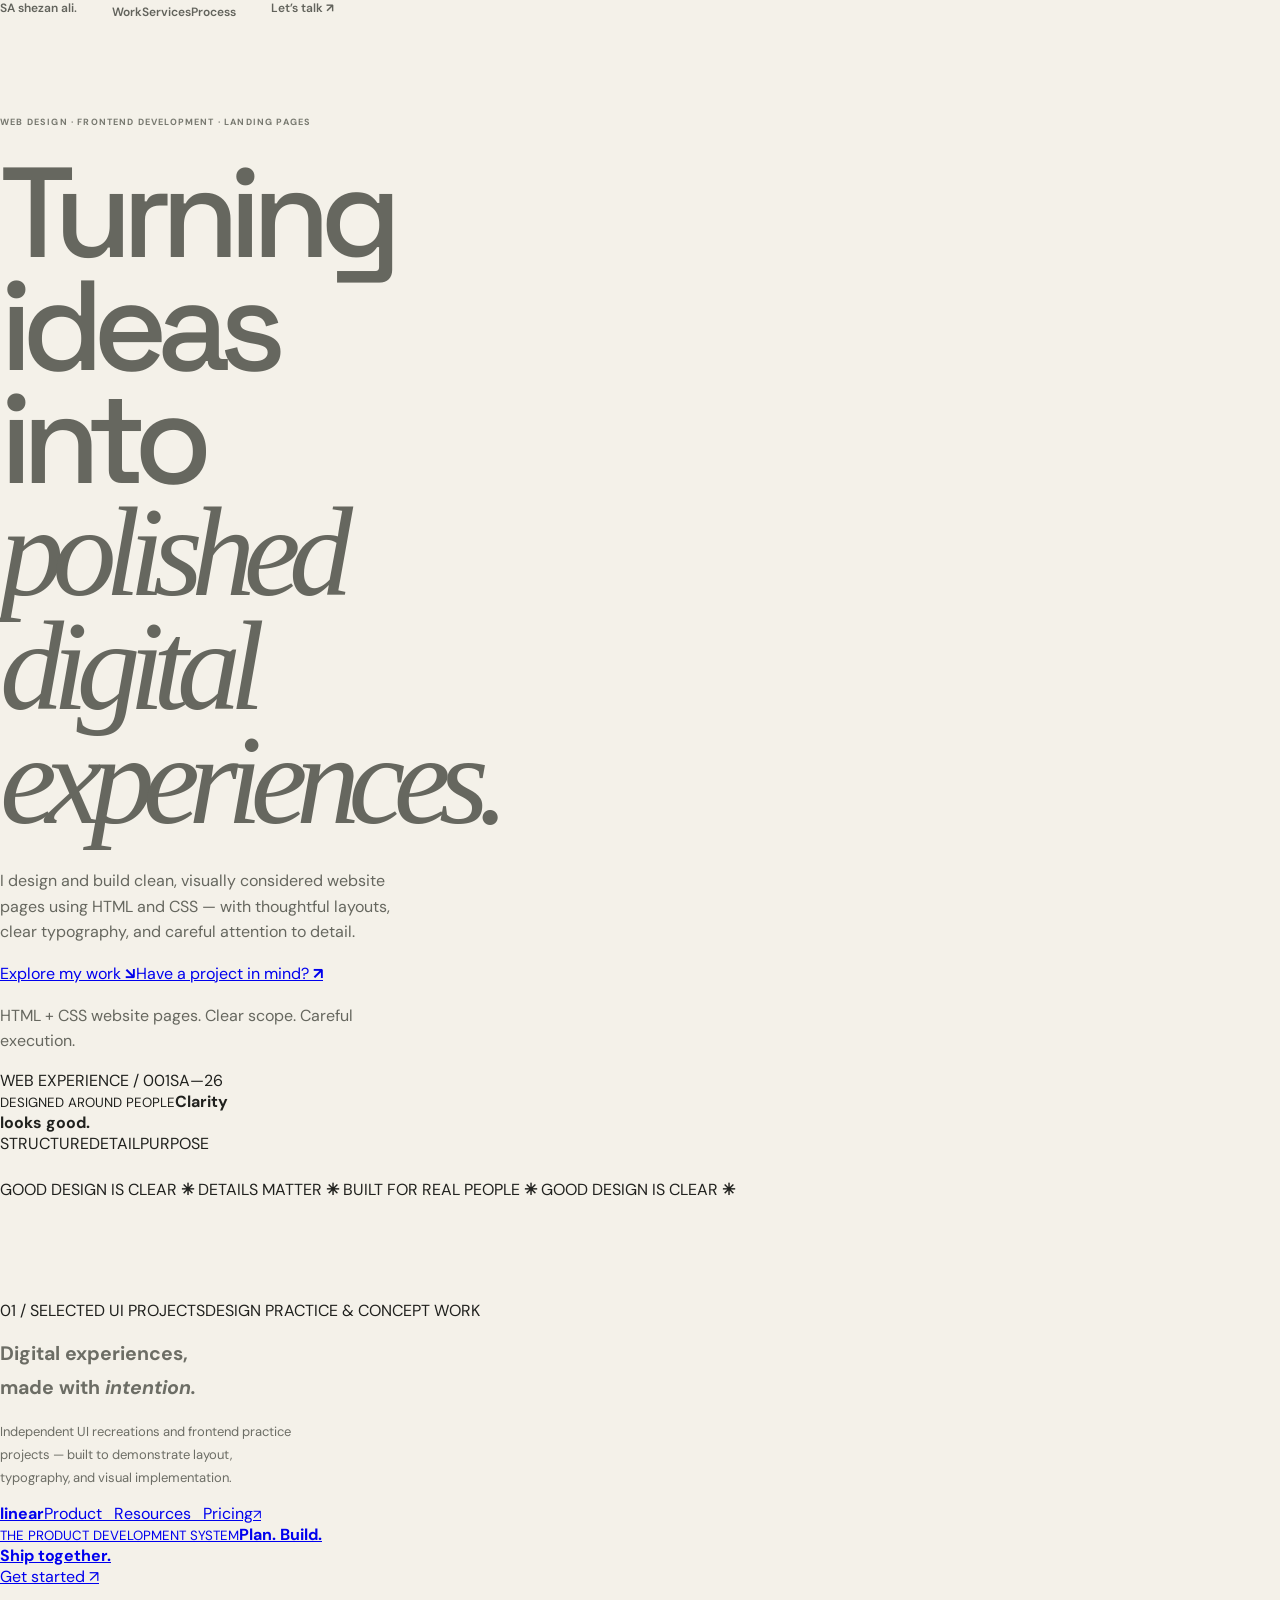
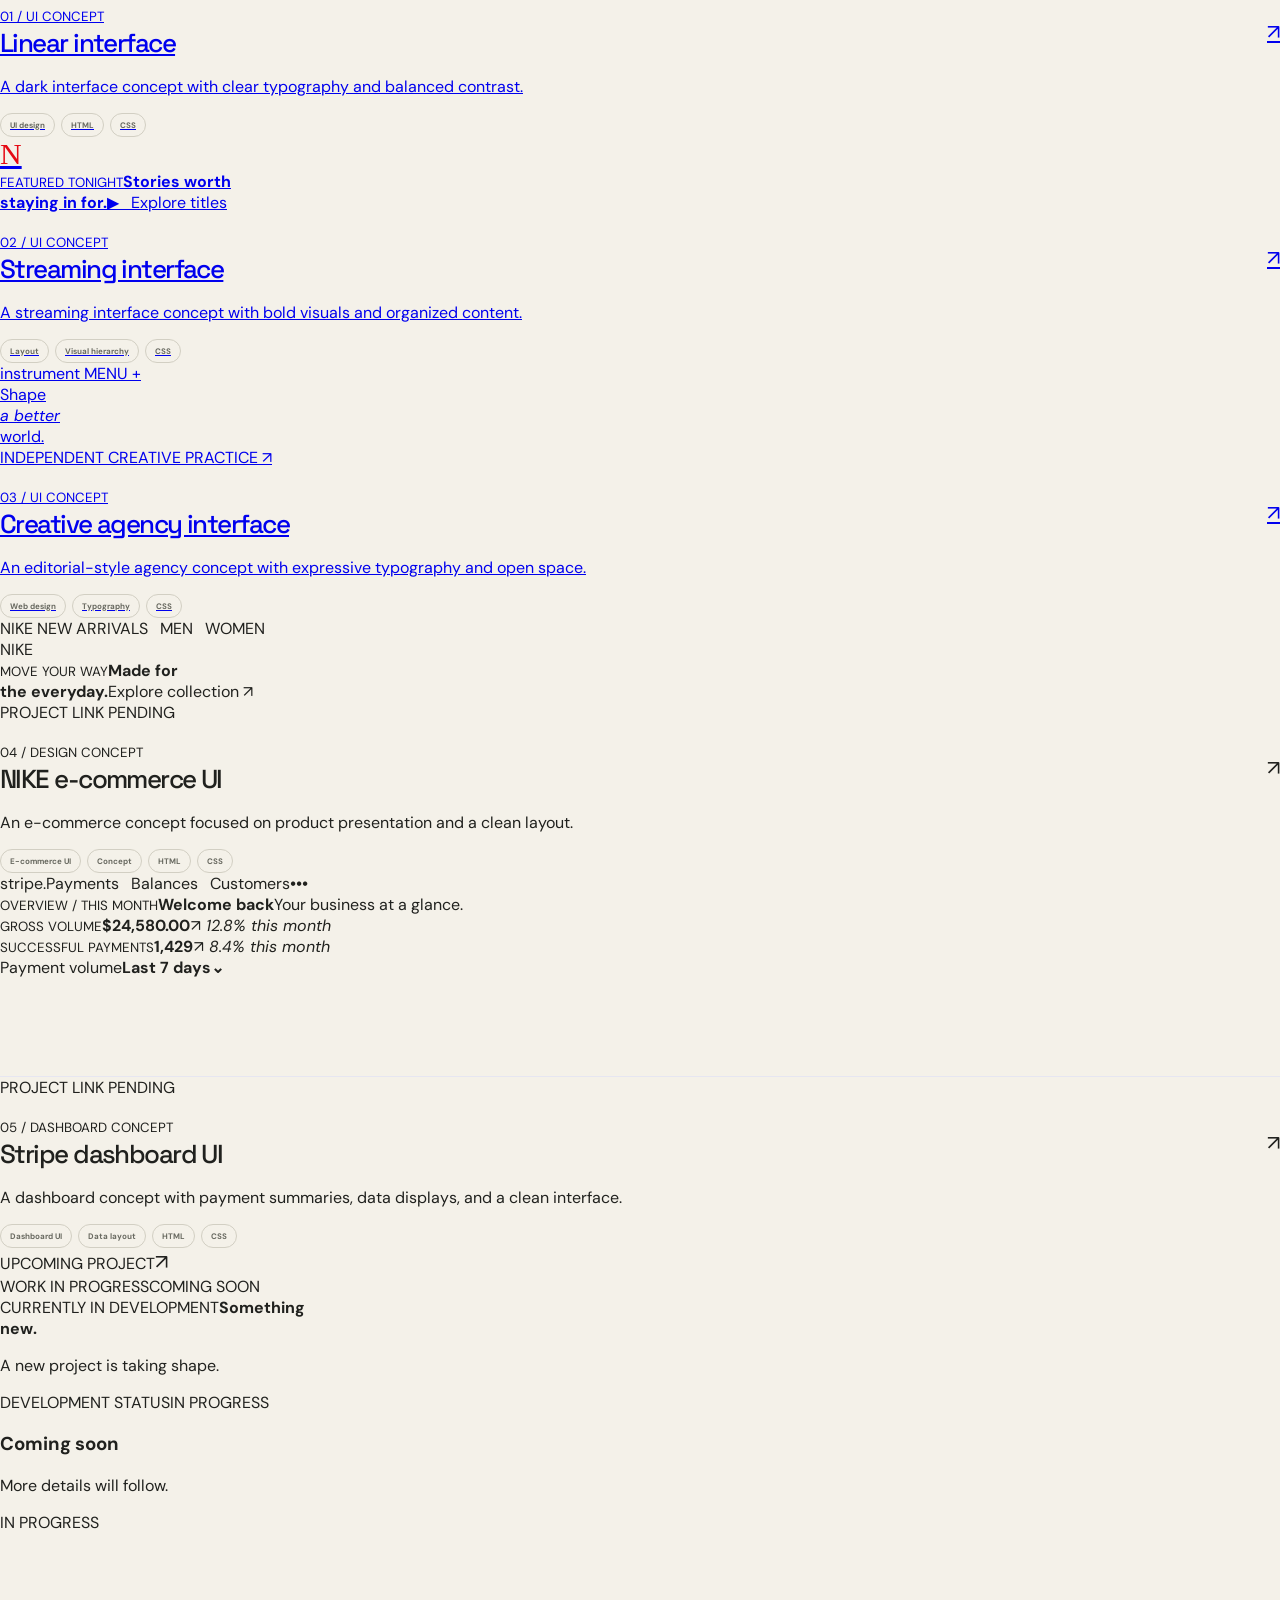
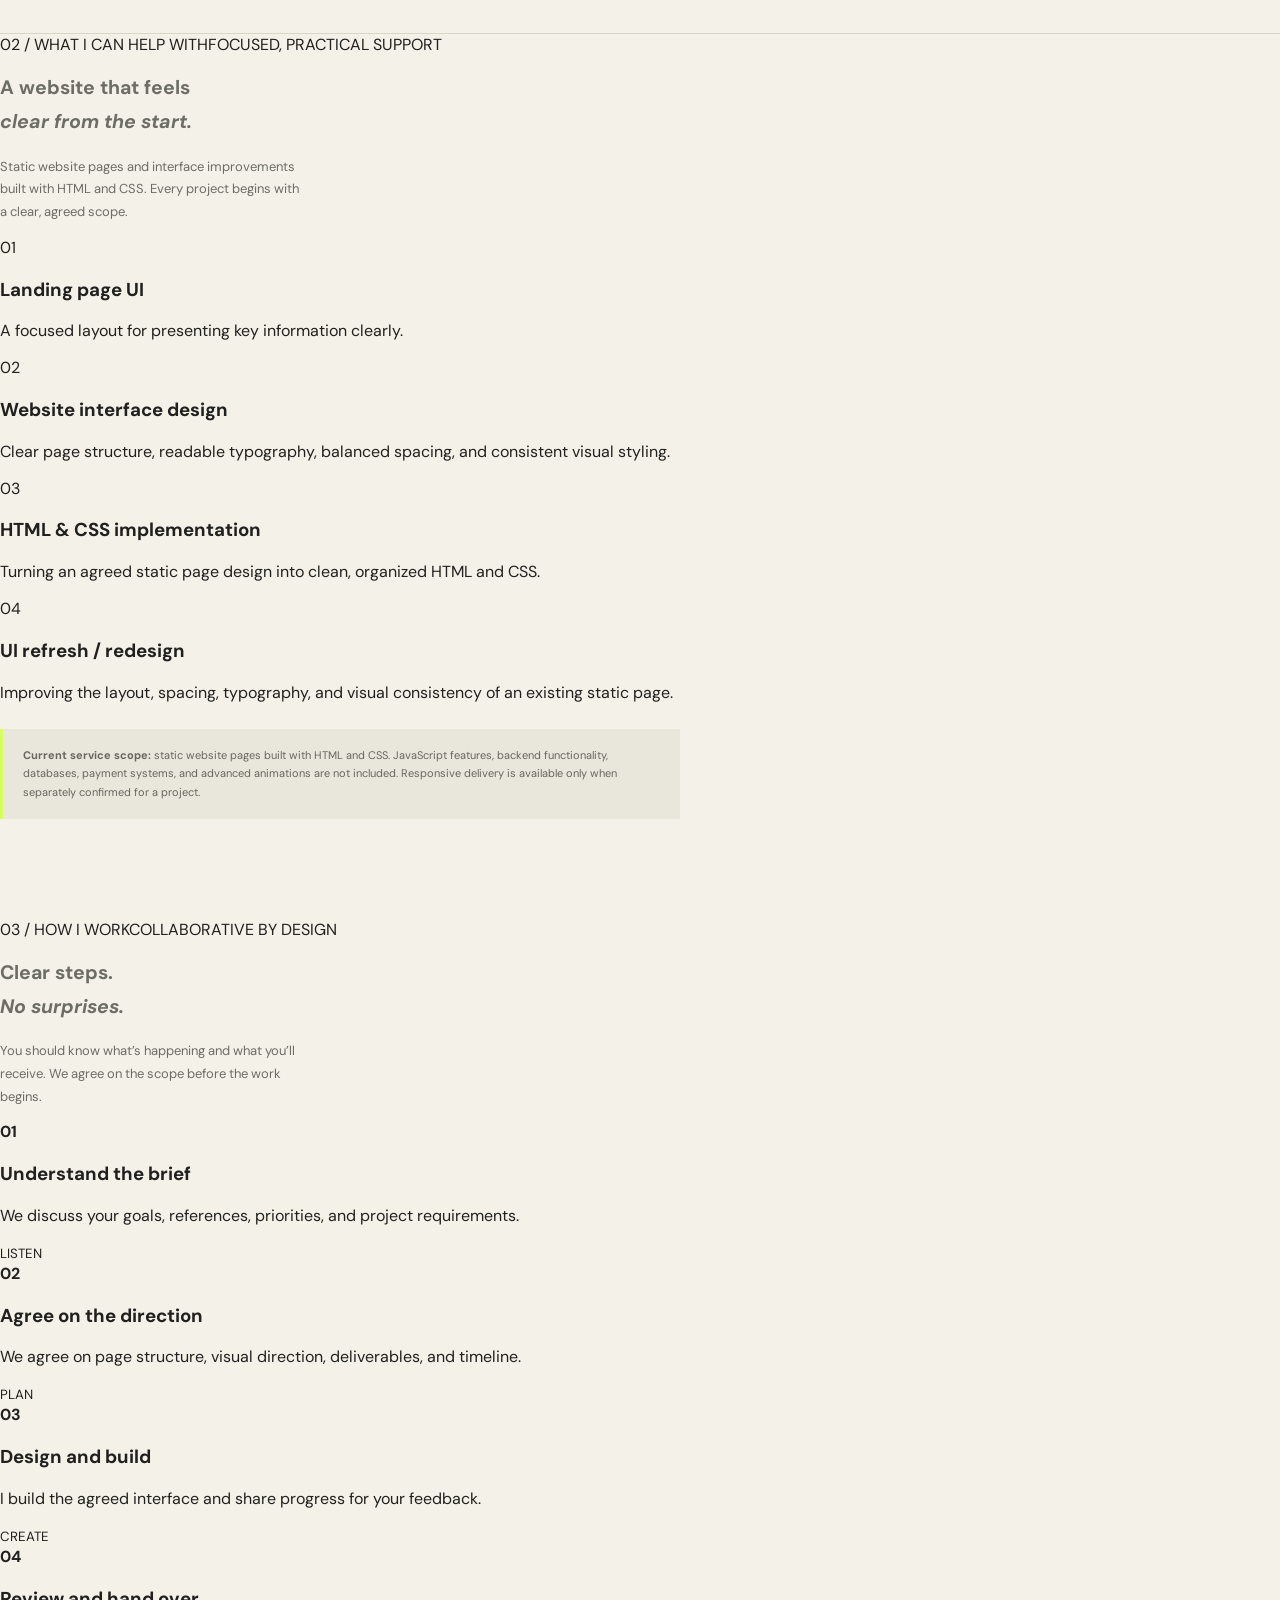
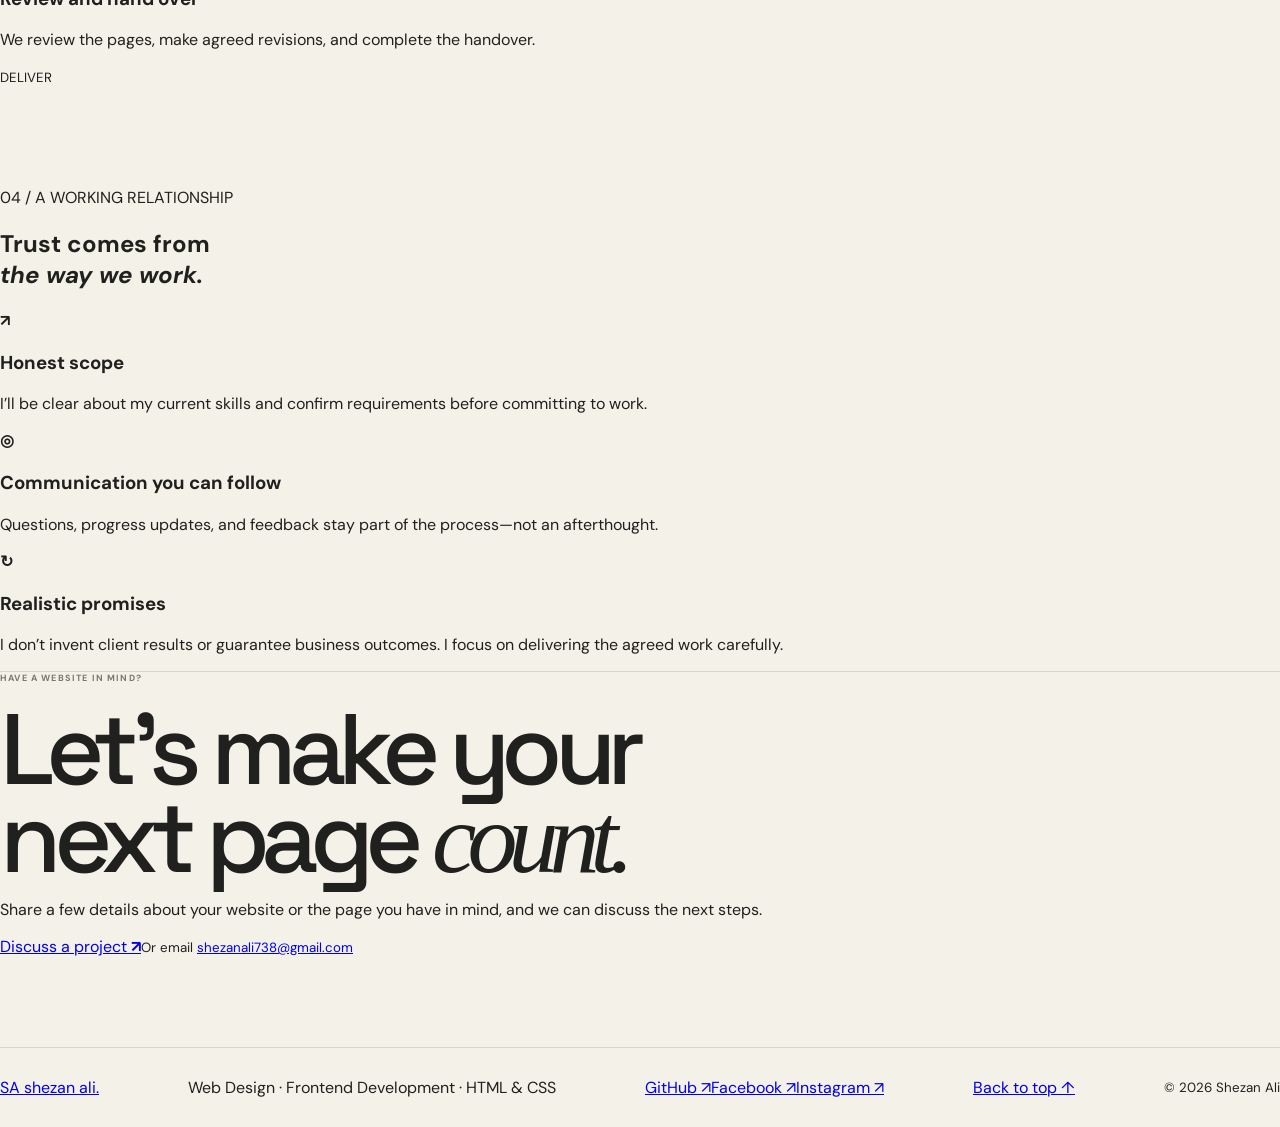
==== commit 29e40524: "Update index.html" ====
--- a/index.html
+++ b/index.html
@@ -1,13 +1,14 @@
 <!doctype html>
 <html lang="en">
   <head>
-    <meta charset="UTF-8" />
-    <meta name="viewport" content="width=device-width, initial-scale=1.0" />
+    <meta charset="utf-8" />
+    <meta name="viewport" content="width=device-width, initial-scale=1" />
     <meta
       name="description"
-      content="Shezan Ali — HTML and CSS UI developer creating clean, polished website interfaces."
+      content="Shezan Ali is a web designer and frontend developer creating clean website interfaces and static landing pages with HTML and CSS."
     />
-    <title>Shezan Ali — UI Developer</title>
+    <meta name="theme-color" content="#101011" />
+    <title>Shezan Ali — Web Designer &amp; Frontend Developer</title>
     <link rel="preconnect" href="https://fonts.googleapis.com" />
     <link rel="preconnect" href="https://fonts.gstatic.com" crossorigin />
     <link
@@ -17,337 +18,477 @@
     <link rel="stylesheet" href="style.css" />
   </head>
   <body>
-    <div class="site-shell">
-      <header class="header">
-        <a class="brand" href="#top" aria-label="Shezan Ali home"
-          ><span class="brand-mark">S.</span><span>Shezan Ali</span></a
+    <header class="nav wrap">
+      <a class="logo" href="#top"
+        ><span>SA</span> shezan ali<span class="red">.</span></a
+      >
+      <nav>
+        <a href="#work">Work</a><a href="#services">Services</a
+        ><a href="#process">Process</a>
+      </nav>
+      <a class="nav-cta" href="#contact">Let’s talk <b>↗</b></a>
+    </header>
+    <main id="top">
+      <section class="hero wrap">
+        <div class="hero-copy">
+          <p class="eyebrow"><i></i> WEB DESIGN · FRONTEND DEVELOPMENT · LANDING PAGES</p>
+          <h1>Turning ideas into <em>polished digital experiences.</em></h1>
+          <p class="lede">
+            I design and build clean, visually considered website pages using HTML and CSS — with thoughtful layouts, clear typography, and careful attention to detail.
+          </p>
+          <div class="actions">
+            <a class="button" href="#work">Explore my work <b>↘</b></a
+            ><a class="text-link" href="#contact"
+              >Have a project in mind? <b>↗</b></a
+            >
+          </div>
+          <p class="quiet-note">
+            HTML + CSS website pages. Clear scope. Careful execution.
+          </p>
+        </div>
+        <div class="hero-visual">
+          <div class="visual-top">
+            <span>WEB EXPERIENCE / 001</span><span>SA—26</span>
+          </div>
+          <div class="orbit orbit1"></div>
+          <div class="orbit orbit2"></div>
+          <div class="hero-block"></div>
+          <div class="hero-label">
+            <small>DESIGNED AROUND PEOPLE</small
+            ><strong>Clarity<br />looks good.</strong>
+          </div>
+          <div class="visual-bottom">
+            <span>STRUCTURE</span><i></i><span>DETAIL</span><i></i
+            ><span>PURPOSE</span>
+          </div>
+        </div>
+      </section>
+      <div class="ticker">
+        <div>
+          GOOD DESIGN IS CLEAR <b>✳</b> DETAILS MATTER <b>✳</b> BUILT FOR REAL
+          PEOPLE <b>✳</b> GOOD DESIGN IS CLEAR <b>✳</b>
+        </div>
+      </div>
+      <section class="section wrap" id="work">
+        <div class="kicker">
+          <span>01 / SELECTED UI PROJECTS</span
+          ><span>DESIGN PRACTICE & CONCEPT WORK</span>
+        </div>
+        <div class="section-intro">
+          <h2>Digital experiences,<br />made with <em>intention.</em></h2>
+          <p>
+            Independent UI recreations and frontend practice projects — built to demonstrate layout, typography, and visual implementation.
+          </p>
+        </div>
+        <div class="projects">
+          <a
+            class="project project-link"
+            href="https://shezan-ali.github.io/linear-ui-clone/"
+            target="_blank"
+            rel="noopener noreferrer"
+            ><div class="preview linear" aria-label="Linear UI concept preview">
+              <div class="preview-nav">
+                <b>linear</b
+                ><span>Product&nbsp;&nbsp; Resources&nbsp;&nbsp; Pricing</span
+                ><small>↗</small>
+              </div>
+              <div class="preview-copy">
+                <small>THE PRODUCT DEVELOPMENT SYSTEM</small
+                ><strong>Plan. Build.<br />Ship together.</strong>
+                <div class="fake-button">Get started ↗</div>
+              </div>
+              <div class="preview-orb"></div>
+            </div>
+            <div class="project-meta">
+              <div>
+                <small>01 / UI CONCEPT</small>
+                <h3>Linear interface</h3>
+              </div>
+              <span class="project-arrow">↗</span>
+            </div>
+            <p>
+              A dark interface concept with clear typography and balanced
+              contrast.
+            </p>
+            <div class="tags">
+              <span>UI design</span><span>HTML</span><span>CSS</span>
+            </div></a
+          >
+          <a
+            class="project project-link"
+            href="https://shezan-ali.github.io/netflix-ui-clone/"
+            target="_blank"
+            rel="noopener noreferrer"
+            ><div
+              class="preview netflix"
+              aria-label="Streaming UI concept preview"
+            >
+              <div class="stream-logo">N</div>
+              <div class="stream-shade"></div>
+              <div class="stream-content">
+                <small>FEATURED TONIGHT</small
+                ><strong>Stories worth<br />staying in for.</strong
+                ><span>▶ &nbsp; Explore titles</span>
+              </div>
+              <div class="stream-row"><i></i><i></i><i></i><i></i></div>
+            </div>
+            <div class="project-meta">
+              <div>
+                <small>02 / UI CONCEPT</small>
+                <h3>Streaming interface</h3>
+              </div>
+              <span class="project-arrow">↗</span>
+            </div>
+            <p>
+              A streaming interface concept with bold visuals and organized
+              content.
+            </p>
+            <div class="tags">
+              <span>Layout</span><span>Visual hierarchy</span><span>CSS</span>
+            </div></a
+          >
+          <a
+            class="project project-link"
+            href="https://shezan-ali.github.io/instrument-ui-clone/"
+            target="_blank"
+            rel="noopener noreferrer"
+            ><div
+              class="preview instrument"
+              aria-label="Agency website concept preview"
+            >
+              <div class="inst-nav">instrument <span>MENU +</span></div>
+              <div class="inst-title">
+                Shape<br /><i>a better</i><br />world.
+              </div>
+              <div class="inst-footer">
+                INDEPENDENT CREATIVE PRACTICE <span>↗</span>
+              </div>
+              <div class="inst-circle"></div>
+            </div>
+            <div class="project-meta">
+              <div>
+                <small>03 / UI CONCEPT</small>
+                <h3>Creative agency interface</h3>
+              </div>
+              <span class="project-arrow">↗</span>
+            </div>
+            <p>
+              An editorial-style agency concept with expressive typography and
+              open space.
+            </p>
+            <div class="tags">
+              <span>Web design</span><span>Typography</span><span>CSS</span>
+            </div></a
+          >
+          <article
+            class="project project-link project-unavailable"
+            aria-label="NIKE e-commerce UI concept in progress"
+            ><div
+              class="preview storefront"
+              aria-label="NIKE e-commerce UI concept preview"
+            >
+              <div class="store-top">
+                NIKE <span>NEW ARRIVALS&nbsp;&nbsp; MEN&nbsp;&nbsp; WOMEN</span>
+              </div>
+              <div class="shoe-shape">NIKE</div>
+              <div class="store-copy">
+                <small>MOVE YOUR WAY</small
+                ><strong>Made for<br />the everyday.</strong
+                ><span>Explore collection ↗</span>
+              </div>
+              <span class="preview-coming">PROJECT LINK PENDING</span>
+            </div>
+            <div class="project-meta">
+              <div>
+                <small>04 / DESIGN CONCEPT</small>
+                <h3>NIKE e-commerce UI</h3>
+              </div>
+              <span class="project-arrow">↗</span>
+            </div>
+            <p>
+              An e-commerce concept focused on product presentation and a clean
+              layout.
+            </p>
+            <div class="tags">
+              <span>E-commerce UI</span><span>Concept</span><span>HTML</span
+              ><span>CSS</span>
+            </div></article>
+          <article
+            class="project project-link project-unavailable"
+            aria-label="Stripe dashboard UI concept in progress"
+            ><div
+              class="preview stripe-preview"
+              aria-label="Stripe dashboard UI concept preview"
+            >
+              <div class="stripe-top">
+                <span class="stripe-brand">stripe<span>.</span></span
+                ><span>Payments&nbsp;&nbsp; Balances&nbsp;&nbsp; Customers</span
+                ><b>•••</b>
+              </div>
+              <div class="stripe-heading">
+                <small>OVERVIEW / THIS MONTH</small><strong>Welcome back</strong
+                ><span>Your business at a glance.</span>
+              </div>
+              <div class="stripe-stats">
+                <div>
+                  <small>GROSS VOLUME</small
+                  ><strong>$24,580<span>.00</span></strong
+                  ><i>↗ 12.8% this month</i>
+                </div>
+                <div>
+                  <small>SUCCESSFUL PAYMENTS</small><strong>1,429</strong
+                  ><i>↗ 8.4% this month</i>
+                </div>
+              </div>
+              <div class="stripe-chart">
+                <div class="chart-label">
+                  <span>Payment volume</span><b>Last 7 days⌄</b>
+                </div>
+                <div class="chart-bars">
+                  <i></i><i></i><i></i><i></i><i></i><i></i><i></i><i></i><i></i
+                  ><i></i><i></i><i></i>
+                </div>
+              </div>
+              <span class="preview-coming">PROJECT LINK PENDING</span>
+            </div>
+            <div class="project-meta">
+              <div>
+                <small>05 / DASHBOARD CONCEPT</small>
+                <h3>Stripe dashboard UI</h3>
+              </div>
+              <span class="project-arrow">↗</span>
+            </div>
+            <p>
+              A dashboard concept with payment summaries, data displays, and a
+              clean interface.
+            </p>
+            <div class="tags">
+              <span>Dashboard UI</span><span>Data layout</span><span>HTML</span
+              ><span>CSS</span>
+            </div></article>
+          <article class="project-card project-next">
+            <div class="project-top">
+              <span>UPCOMING PROJECT</span><span class="project-arrow">↗</span>
+            </div>
+            <div class="next-art">
+              <div class="next-art-index">
+                <span>WORK IN PROGRESS</span><span>COMING SOON</span>
+              </div>
+              <div class="next-art-main">
+                <span class="next-label">CURRENTLY IN DEVELOPMENT</span
+                ><strong>Something<br />new<span>.</span></strong>
+                <p>A new project is taking shape.</p>
+              </div>
+              <div class="next-progress">
+                <span class="progress-label">DEVELOPMENT STATUS</span
+                ><span class="progress-state">IN PROGRESS</span>
+                <div class="progress-track"><i></i></div>
+              </div>
+            </div>
+            <div class="project-info">
+              <div>
+                <h3>Coming soon</h3>
+                <p>More details will follow.</p>
+              </div>
+              <span class="project-tag">IN PROGRESS</span>
+            </div>
+          </article>
+        </div>
+      </section>
+      <section class="services" id="services">
+        <div class="wrap">
+          <div class="kicker">
+            <span>02 / WHAT I CAN HELP WITH</span
+            ><span>FOCUSED, PRACTICAL SUPPORT</span>
+          </div>
+          <div class="section-intro">
+            <h2>A website that feels<br /><em>clear from the start.</em></h2>
+            <p>
+              Static website pages and interface improvements built with HTML
+              and CSS. Every project begins with a clear, agreed scope.
+            </p>
+          </div>
+          <div class="service-grid">
+            <article>
+              <span>01</span>
+              <h3>Landing page UI</h3>
+              <p>A focused layout for presenting key information clearly.</p>
+            </article>
+            <article>
+              <span>02</span>
+              <h3>Website interface design</h3>
+              <p>
+                Clear page structure, readable typography, balanced spacing,
+                and consistent visual styling.
+              </p>
+            </article>
+            <article>
+              <span>03</span>
+              <h3>HTML & CSS implementation</h3>
+              <p>
+                Turning an agreed static page design into clean, organized
+                HTML and CSS.
+              </p>
+            </article>
+            <article>
+              <span>04</span>
+              <h3>UI refresh / redesign</h3>
+              <p>
+                Improving the layout, spacing, typography, and visual
+                consistency of an existing static page.
+              </p>
+            </article>
+          </div>
+          <p class="scope-note"><strong>Current service scope:</strong> static website pages built with HTML and CSS. JavaScript features, backend functionality, databases, payment systems, and advanced animations are not included. Responsive delivery is available only when separately confirmed for a project.</p>
+        </div>
+      </section>
+      <section class="section wrap" id="process">
+        <div class="kicker">
+          <span>03 / HOW I WORK</span><span>COLLABORATIVE BY DESIGN</span>
+        </div>
+        <div class="section-intro">
+          <h2>Clear steps.<br /><em>No surprises.</em></h2>
+          <p>
+            You should know what’s happening and what you’ll receive. We agree
+            on the scope before the work begins.
+          </p>
+        </div>
+        <div class="steps">
+          <article>
+            <b>01</b>
+            <div>
+              <h3>Understand the brief</h3>
+              <p>
+                We discuss your goals, references, priorities, and project
+                requirements.
+              </p>
+            </div>
+            <small>LISTEN</small>
+          </article>
+          <article>
+            <b>02</b>
+            <div>
+              <h3>Agree on the direction</h3>
+              <p>
+                We agree on page structure, visual direction, deliverables, and
+                timeline.
+              </p>
+            </div>
+            <small>PLAN</small>
+          </article>
+          <article>
+            <b>03</b>
+            <div>
+              <h3>Design and build</h3>
+              <p>
+                I build the agreed interface and share progress for your
+                feedback.
+              </p>
+            </div>
+            <small>CREATE</small>
+          </article>
+          <article>
+            <b>04</b>
+            <div>
+              <h3>Review and hand over</h3>
+              <p>
+                We review the pages, make agreed revisions, and complete the
+                handover.
+              </p>
+            </div>
+            <small>DELIVER</small>
+          </article>
+        </div>
+      </section>
+      <section class="trust">
+        <div class="wrap trust-layout">
+          <div>
+            <div class="kicker"><span>04 / A WORKING RELATIONSHIP</span></div>
+            <h2>Trust comes from<br /><em>the way we work.</em></h2>
+          </div>
+          <div class="trust-list">
+            <article>
+              <b>↗</b>
+              <div>
+                <h3>Honest scope</h3>
+                <p>
+                  I’ll be clear about my current skills and confirm requirements
+                  before committing to work.
+                </p>
+              </div>
+            </article>
+            <article>
+              <b>◎</b>
+              <div>
+                <h3>Communication you can follow</h3>
+                <p>
+                  Questions, progress updates, and feedback stay part of the
+                  process—not an afterthought.
+                </p>
+              </div>
+            </article>
+            <article>
+              <b>↻</b>
+              <div>
+                <h3>Realistic promises</h3>
+                <p>
+                  I don’t invent client results or guarantee business outcomes.
+                  I focus on delivering the agreed work carefully.
+                </p>
+              </div>
+            </article>
+          </div>
+        </div>
+      </section>
+      <section class="contact" id="contact">
+        <div class="wrap contact-inner">
+          <p class="eyebrow"><i></i> HAVE A WEBSITE IN MIND?</p>
+          <h2>Let’s make your<br />next page <em>count.</em></h2>
+          <p>
+            Share a few details about your website or the page you have in mind,
+            and we can discuss the next steps.
+          </p>
+          <a
+            class="button"
+            href="mailto:shezanali738@gmail.com?subject=Website%20project%20inquiry&body=Hi%20Shezan%2C%0A%0AI'd%20like%20to%20discuss%20a%20website%20project.%0A%0ABusiness%2Fproject%3A%0APage(s)%20needed%3A%0AStyle%20or%20reference%3A%0ATimeline%3A%0A%0AThanks!"
+            >Discuss a project <b>↗</b></a
+          ><small
+            >Or email
+            <a href="mailto:shezanali738@gmail.com"
+              >shezanali738@gmail.com</a
+            ></small
+          >
+        </div>
+      </section>
+    </main>
+    <footer class="footer wrap">
+      <a class="logo" href="#top"
+        ><span>SA</span> shezan ali<span class="red">.</span></a
+      >
+      <p>Web Design · Frontend Development · HTML & CSS</p>
+      <div class="social-links" aria-label="Social profiles">
+        <a
+          href="https://github.com/shezan-ali/my-portfolio"
+          target="_blank"
+          rel="noopener noreferrer"
+          >GitHub <span>↗</span></a
+        ><a
+          href="https://www.facebook.com/share/1A8JZzRmXF/"
+          target="_blank"
+          rel="noopener noreferrer"
+          >Facebook <span>↗</span></a
+        ><a
+          href="https://www.instagram.com/1tx.shezanali/"
+          target="_blank"
+          rel="noopener noreferrer"
+          >Instagram <span>↗</span></a
         >
-        <nav class="nav" aria-label="Main navigation">
-          <a href="#work">Work</a><a href="#about">About</a
-          ><a href="#services">Services</a>
-        </nav>
-        <a class="header-cta" href="#contact">Let’s talk <span>↗</span></a>
-      </header>
-
-      <main id="top">
-        <section class="hero">
-          <div class="hero-kicker">
-            <span class="status-dot"></span> AVAILABLE FOR SELECT PROJECTS
-          </div>
-          <h1>I build clean<br />web <em>interfaces.</em></h1>
-          <div class="hero-bottom">
-            <p class="hero-copy">
-              I’m Shezan — an aspiring UI developer turning ideas into
-              thoughtful website layouts with HTML and CSS.
-            </p>
-            <a
-              class="round-link"
-              href="#work"
-              aria-label="Scroll to selected work"
-              >↓</a
-            >
-          </div>
-          <div class="hero-note">
-            <span>HTML</span><span>CSS</span><span>UI RECREATION</span
-            ><span>LAYOUT & TYPOGRAPHY</span>
-          </div>
-        </section>
-
-        <section class="work section" id="work">
-          <div class="section-heading">
-            <div>
-              <p class="eyebrow">01 / SELECTED WORK</p>
-              <h2>Small details.<br /><em>Stronger interfaces.</em></h2>
-            </div>
-            <p class="section-intro">
-              A collection of practice projects exploring layout, hierarchy,
-              color, and interface design. These are independent recreations and
-              concept designs.
-            </p>
-          </div>
-          <div class="project-grid">
-            <article class="project-card project-wide">
-              <a
-                class="project-visual linear-visual"
-                href="https://shezan-ali.github.io/linear-ui-clone/"
-                aria-label="Ask about the Linear-inspired UI project"
-              >
-                <div class="mock-window linear-window">
-                  <div class="mock-sidebar">
-                    <div class="mini-brand">
-                      <span class="mini-mark">✳</span> linear
-                    </div>
-                    <div class="side-active">◈ &nbsp; My issues</div>
-                    <div>◷ &nbsp; Inbox</div>
-                    <div>▦ &nbsp; Projects</div>
-                    <div>⌘ &nbsp; Views</div>
-                    <div class="side-label">YOUR TEAMS</div>
-                    <div>◉ &nbsp; Design</div>
-                    <div>◉ &nbsp; Engineering</div>
-                  </div>
-                  <div class="linear-main">
-                    <div class="mock-topline">Workspace / Projects</div>
-                    <div class="linear-title">
-                      Build something<br /><span>remarkable.</span>
-                    </div>
-                    <div class="linear-sub">
-                      A calmer space for product teams.
-                    </div>
-                    <div class="linear-pills">
-                      <span>Roadmap</span><span>Issues</span
-                      ><span>Insights</span>
-                    </div>
-                    <div class="linear-task">
-                      <i></i><span>Refine onboarding experience</span
-                      ><b>In progress</b>
-                    </div>
-                    <div class="linear-task">
-                      <i></i><span>Ship new dashboard</span
-                      ><b class="done">Done</b>
-                    </div>
-                  </div>
-                </div>
-                <span class="visual-tag">INTERFACE RECREATION</span>
-              </a>
-              <div class="project-meta">
-                <div>
-                  <p class="project-type">01 — PRODUCTIVITY / WEB APP</p>
-                  <h3>Linear UI</h3>
-                </div>
-                <span class="project-arrow">↗</span>
-              </div>
-              <p class="project-desc">
-                A dark, minimal productivity interface focused on clear
-                hierarchy and precise spacing.
-              </p>
-              <div class="tags">
-                <span>HTML</span><span>CSS</span><span>Grid & Flexbox</span>
-              </div>
-              <div class="project-actions">
-                <a
-                  href="https://shezan-ali.github.io/linear-ui-clone/"
-                  target="_blank"
-                  rel="noreferrer"
-                  >Live Preview ↗</a
-                >
-                <a
-                  href="https://github.com/shezan-ali/linear-ui-clone"
-                  target="_blank"
-                  rel="noreferrer"
-                  >View Code ↗</a
-                >
-              </div>
-            </article>
-
-            <article class="project-card">
-              <a
-                class="project-visual netflix-visual"
-                href="https://shezan-ali.github.io/netflix-ui-clone/"
-                aria-label="Ask about the streaming homepage UI project"
-              >
-                <div class="stream-top">
-                  <span class="stream-logo">N</span><span>NETFLIX</span
-                  ><span class="stream-signin">Sign In</span>
-                </div>
-                <div class="stream-hero">
-                  <span class="stream-kicker">N SERIES</span>
-                  <h4>STRANGER<br />THINGS</h4>
-                  <p>One town. One mystery.<br />A world turned upside down.</p>
-                  <div class="stream-buttons">
-                    <b>▶ Play</b><b>ⓘ More Info</b>
-                  </div>
-                </div>
-                <div class="stream-row-title">Popular on Netflix</div>
-                <div class="stream-thumbs"><i></i><i></i><i></i></div>
-                <span class="visual-tag">STREAMING CONCEPT</span>
-              </a>
-              <div class="project-meta">
-                <div>
-                  <p class="project-type">02 — ENTERTAINMENT</p>
-                  <h3>Netflix UI</h3>
-                </div>
-                <span class="project-arrow">↗</span>
-              </div>
-              <p class="project-desc">
-                A cinematic streaming homepage concept with bold titles and
-                layered content.
-              </p>
-              <div class="tags">
-                <span>HTML</span><span>CSS</span><span>Visual hierarchy</span>
-              </div>
-              <div class="project-actions">
-                <a
-                  href="https://shezan-ali.github.io/netflix-ui-clone/"
-                  target="_blank"
-                  rel="noreferrer"
-                  >Live Preview ↗</a
-                >
-                <a
-                  href="https://github.com/shezan-ali/netflix-ui-clone"
-                  target="_blank"
-                  rel="noreferrer"
-                  >View Code ↗</a
-                >
-              </div>
-            </article>
-
-            <article class="project-card">
-              <a
-                class="project-visual instrument-visual"
-                href="https://shezan-ali.github.io/instrument-ui-clone/"
-                aria-label="Ask about the Instrument-inspired creative agency website concept"
-              >
-                <div class="instrument-nav">
-                  <b>instrument<span>®</span></b
-                  ><span>WORK &nbsp; ABOUT &nbsp; CONTACT ↗</span>
-                </div>
-                <div class="instrument-body">
-                  <span class="instrument-eyebrow"
-                    >INDEPENDENT CREATIVE COMPANY</span
-                  >
-                  <h4>We make<br /><em>what matters.</em></h4>
-                  <div class="instrument-foot">
-                    <span>Strategy / Design / Technology</span
-                    ><span>PORTLAND · EVERYWHERE</span>
-                  </div>
-                </div>
-                <div class="instrument-orbit instrument-orbit-a"></div>
-                <div class="instrument-orbit instrument-orbit-b"></div>
-                <div class="visual-tag">INSTRUMENT-INSPIRED AGENCY UI</div>
-              </a>
-              <div class="project-meta">
-                <div>
-                  <p class="project-type">04 — CREATIVE AGENCY</p>
-                  <h3>Instrument UI</h3>
-                </div>
-                <span class="project-arrow">↗</span>
-              </div>
-              <p class="project-desc">
-                A creative-agency homepage concept inspired by Instrument’s
-                editorial typography, confident messaging, and clean layout.
-              </p>
-              <div class="tags">
-                <span>HTML</span><span>CSS</span><span>Agency website</span>
-              </div>
-              <div class="project-actions">
-                <a
-                  href="https://shezan-ali.github.io/instrument-ui-clone/"
-                  target="_blank"
-                  rel="noreferrer"
-                  >Live Preview ↗</a
-                >
-                <a
-                  href="https://github.com/shezan-ali/instrument-ui-clone"
-                  target="_blank"
-                  rel="noreferrer"
-                  >View Code ↗</a
-                >
-              </div>
-            </article>
-          </div>
-          <p class="work-note">
-            <span>NOTE</span> These are portfolio practice designs and interface
-            concepts, not completed client projects. Replace the concept
-            previews with your finished pages as you build them.
-          </p>
-        </section>
-
-        <section class="about section" id="about">
-          <div class="about-left">
-            <p class="eyebrow">02 / A LITTLE ABOUT ME</p>
-            <h2>Learning by<br /><em>building.</em></h2>
-          </div>
-          <div class="about-right">
-            <p class="about-lead">
-              I’m a beginner UI developer who enjoys recreating interfaces and
-              understanding what makes a website feel clear, balanced, and easy
-              to use.
-            </p>
-            <p>
-              I focus on the structure and visual presentation of websites using
-              HTML and CSS. Each project helps me improve my layout skills,
-              typography choices, spacing, and attention to detail.
-            </p>
-            <div class="about-signature">
-              Shezan Ali <span>— UI Developer</span>
-            </div>
-          </div>
-        </section>
-
-        <section class="services section" id="services">
-          <div class="section-heading">
-            <div>
-              <p class="eyebrow">03 / WHAT I CAN HELP WITH</p>
-              <h2>Simple, focused<br /><em>web interfaces.</em></h2>
-            </div>
-            <p class="section-intro">
-              A clear scope helps me deliver the best work I can at my current
-              skill level.
-            </p>
-          </div>
-          <div class="service-list">
-            <div>
-              <span>01</span>
-              <h3>HTML page structure</h3>
-              <p>Clean, semantic page markup for simple website layouts.</p>
-              <b>↗</b>
-            </div>
-            <div>
-              <span>02</span>
-              <h3>CSS styling & layout</h3>
-              <p>
-                Typography, colors, spacing, Flexbox, Grid, and visual polish.
-              </p>
-              <b>↗</b>
-            </div>
-            <div>
-              <span>03</span>
-              <h3>Static UI recreation</h3>
-              <p>
-                Recreating a provided reference design as a static HTML/CSS
-                page.
-              </p>
-              <b>↗</b>
-            </div>
-          </div>
-          <p class="scope-note">
-            Current service scope: HTML + CSS static pages only. JavaScript,
-            animations, and responsive implementation are not included in the
-            services I’m offering yet. I’ll add them as my skills grow.
-          </p>
-        </section>
-
-        <section class="contact section" id="contact">
-          <p class="eyebrow">04 / HAVE A PROJECT IN MIND?</p>
-          <div class="contact-layout">
-            <h2>Let’s make<br /><em>something clear.</em></h2>
-            <div class="contact-copy">
-              <p>
-                Need a simple static website layout or a UI recreated from a
-                reference? Tell me what you’re working on.
-              </p>
-              <a class="contact-button" href="mailto:shezanali738@gmail.com"
-                >Email me <span>↗</span></a
-              >
-            </div>
-          </div>
-        </section>
-      </main>
-
-      <footer class="footer">
-        <a class="brand" href="#top"
-          ><span class="brand-mark">S.</span><span>Shezan Ali</span></a
-        ><span>Built with HTML & CSS</span>
-        <div class="footer-links">
-          <a
-            href="https://github.com/shezan-ali"
-            target="_blank"
-            rel="noreferrer"
-            >GitHub ↗</a
-          >
-        </div>
-        <span class="copyright">© 2026</span>
-      </footer>
-    </div>
+      </div>
+      <a href="#top">Back to top ↑</a
+      ><small>© <span id="year">2026</span> Shezan Ali</small>
+    </footer>
+    <script>
+      document.getElementById("year").textContent = new Date().getFullYear();
+    </script>
   </body>
 </html>
--- a/style.css
+++ b/style.css
@@ -1,4 +1,1171 @@
-*{box-sizing:border-box} :root{--paper:#f4f1e9;--ink:#20211e;--muted:#77786f;--line:#d8d5ca;--lime:#d7ff64;--white:#fffdf7}html{scroll-behavior:smooth;scroll-padding-top:90px}body{margin:0;background:var(--paper);color:var(--ink);font-family:"DM Sans",sans-serif;-webkit-font-smoothing:antialiased}.site-shell{max-width:1600px;margin:auto;padding:0 5.1vw}.header{height:88px;display:flex;align-items:center;justify-content:space-between;border-bottom:1px solid var(--line)}.brand{display:flex;align-items:center;gap:10px;color:var(--ink);text-decoration:none;font-weight:700;font-size:14px;letter-spacing:-.03em}.brand-mark{display:grid;place-items:center;width:32px;height:32px;background:var(--ink);color:var(--lime);border-radius:50%;font-family:"Space Grotesk",sans-serif;font-size:16px}.nav{display:flex;gap:35px}.nav a,.header-cta{color:var(--ink);text-decoration:none;font-size:12px;font-weight:600}.nav a{color:#62635c}.nav a:hover,.footer a:hover{color:#718d20}.header-cta{border:1px solid var(--ink);border-radius:40px;padding:11px 15px}.header-cta span{margin-left:12px}.hero{padding:94px 0 25px}.hero-kicker,.eyebrow,.hero-note,.project-type,.tags,.visual-tag,.store-label,.studio-eyebrow{font-size:9px;font-weight:700;letter-spacing:.13em}.hero-kicker{display:flex;align-items:center;gap:9px}.status-dot{height:7px;width:7px;background:#88a73d;border-radius:50%;box-shadow:0 0 0 4px #e3ebd0}.hero h1,.section-heading h2,.about h2,.contact h2{font-family:"Space Grotesk",sans-serif;font-weight:500;letter-spacing:-.085em;font-size:clamp(64px,10vw,150px);line-height:.88;margin:28px 0 32px}.hero h1 em,.section-heading h2 em,.about h2 em,.contact h2 em{font-family:Georgia,serif;font-weight:400;letter-spacing:-.09em}.hero-bottom{display:flex;align-items:end;justify-content:space-between;max-width:720px}.hero-copy{font-size:16px;line-height:1.6;max-width:390px;color:#66675f;margin:0}.round-link{display:grid;place-items:center;width:42px;height:42px;border:1px solid #aaa99e;border-radius:50%;text-decoration:none;color:var(--ink);font-size:20px;transition:.2s}.round-link:hover{background:var(--lime);border-color:var(--lime);transform:translateY(3px)}.hero-note{display:flex;gap:9px;flex-wrap:wrap;margin-top:68px;padding:15px 0;border-top:1px solid var(--line);border-bottom:1px solid var(--line);color:#76776d}.hero-note span{padding-right:15px;border-right:1px solid #c7c4b8}.hero-note span:last-child{border:0}.section{padding:100px 0}.section-heading{display:flex;justify-content:space-between;align-items:end;gap:40px;margin-bottom:42px}.eyebrow{color:#77786f;margin:0 0 22px}.section-heading h2,.about h2{font-size:clamp(44px,6vw,80px);line-height:.98;margin:0}.section-intro{max-width:300px;color:#6c6d65;font-size:13px;line-height:1.75;margin:0 0 5px}.project-grid{display:grid;grid-template-columns:repeat(2,minmax(0,1fr));gap:44px 22px}.project-wide{grid-column:1/-1}.project-visual{position:relative;display:block;overflow:hidden;text-decoration:none;color:inherit;min-height:340px;background:#deded5}.project-wide .project-visual{min-height:440px}.visual-tag{position:absolute;left:16px;bottom:15px;background:var(--white);padding:8px 10px;font-size:8px;letter-spacing:.1em}.project-meta{display:flex;justify-content:space-between;align-items:center;margin-top:18px}.project-type{font-size:8px;color:#77786f;margin:0 0 7px}.project-meta h3{font-family:"Space Grotesk",sans-serif;font-weight:500;font-size:26px;letter-spacing:-.06em;margin:0}.project-arrow{font-size:21px}.project-desc{color:#696a62;font-size:12px;line-height:1.65;max-width:390px;margin:11px 0 14px}.tags{display:flex;gap:6px;flex-wrap:wrap;letter-spacing:0;font-size:8px}.tags span{border:1px solid #d2cfc3;border-radius:20px;padding:6px 9px;color:#686960}.linear-visual{background:#151619;display:flex;align-items:center;justify-content:center;padding:5%}.linear-window{width:92%;height:80%;min-height:320px;border:1px solid #383a3e;border-radius:9px;background:#1c1d21;display:grid;grid-template-columns:25% 75%;overflow:hidden;color:#e6e6e7;font-size:10px;box-shadow:0 30px 70px #0005}.mock-sidebar{padding:20px 13px;background:#191a1d;border-right:1px solid #333438;display:flex;flex-direction:column;gap:15px;color:#a3a4aa}.mini-brand{font-weight:700;color:#fff;margin-bottom:15px}.mini-mark{display:inline-grid;place-items:center;background:#8585f6;color:white;width:18px;height:18px;border-radius:5px;margin-right:5px}.side-active{background:#303137;padding:8px;border-radius:4px;color:white}.side-label{font-size:7px;letter-spacing:.12em;margin-top:18px}.linear-main{padding:28px 7%}.mock-topline{font-size:9px;color:#96979e;border-bottom:1px solid #34353a;padding-bottom:16px}.linear-title{font-family:"Space Grotesk",sans-serif;font-size:clamp(24px,4vw,56px);line-height:.98;letter-spacing:-.07em;margin-top:27px}.linear-title span{color:#a8a8ff}.linear-sub{color:#a1a2a9;margin:10px 0 20px}.linear-pills{display:flex;gap:6px;margin-bottom:18px}.linear-pills span{padding:6px 9px;border:1px solid #414249;border-radius:4px;color:#bcbcc3}.linear-task{display:flex;gap:9px;align-items:center;border-top:1px solid #37383d;padding:12px 0;color:#d8d8db;font-size:9px}.linear-task i{width:8px;height:8px;border:1px solid #a2a2ff;border-radius:3px}.linear-task b{margin-left:auto;font-size:8px;color:#e6c46e;font-weight:500}.linear-task b.done{color:#8ec6a4}.netflix-visual{background:radial-gradient(ellipse at 75% 37%,#712d2e 0,#321d29 25%,#11151b 68%);color:white;padding:22px 6%;min-height:360px}.stream-top{display:flex;align-items:center;gap:8px;font-size:9px;letter-spacing:.2em;font-weight:700}.stream-logo{font-family:Georgia,serif;font-size:30px;color:#e50914}.stream-signin{margin-left:auto;background:#e50914;padding:7px 11px;border-radius:3px;font-size:9px;letter-spacing:0}.stream-hero{margin-top:35px;position:relative;z-index:1}.stream-kicker{font-size:8px;letter-spacing:.2em;color:#f36b6b}.stream-hero h4{font-family:"Space Grotesk",sans-serif;font-size:clamp(34px,5vw,54px);line-height:.83;letter-spacing:-.07em;margin:10px 0}.stream-hero p{font-size:10px;line-height:1.6;color:#d1c9c8}.stream-buttons{display:flex;gap:8px;margin-top:15px}.stream-buttons b{font-size:9px;padding:9px 11px;background:#f5f5f5;color:#171717;border-radius:3px}.stream-buttons b+ b{background:#5a5b5e;color:white}.stream-row-title{font-size:11px;font-weight:700;margin-top:27px}.stream-thumbs{display:flex;gap:7px;margin-top:9px}.stream-thumbs i{height:45px;flex:1;border-radius:3px;background:linear-gradient(135deg,#7e3139,#222b45)}.stream-thumbs i:nth-child(2){background:linear-gradient(135deg,#b17b42,#2e2934)}.stream-thumbs i:nth-child(3){background:linear-gradient(135deg,#325c68,#171b2d)}.store-visual{background:#e6e2d7;padding:20px 5%;min-height:360px}.store-nav{display:flex;align-items:center;justify-content:space-between;font-size:7px;letter-spacing:.05em}.store-nav b{font-family:"Space Grotesk";font-size:20px;letter-spacing:-.08em}.store-nav b span{color:#c37b58}.store-head{display:grid;grid-template-columns:1fr 1fr;align-items:center;gap:8px;margin-top:35px}.store-label{font-size:7px;color:#777269}.store-head h4{font-family:"Space Grotesk";font-size:clamp(27px,4vw,43px);line-height:.92;letter-spacing:-.08em;margin:10px 0}.store-head h4 em{font-family:Georgia,serif;font-weight:400}.store-head p{font-size:9px;color:#6b685f;line-height:1.5}.store-button{display:inline-block;font-size:7px;letter-spacing:.05em;border-bottom:1px solid #24241f;padding-bottom:7px;margin-top:12px}.store-product{height:200px;position:relative;background:#d5cfc0;display:flex;align-items:end;justify-content:center;gap:8px;padding-bottom:28px}.vase{position:relative;z-index:1;box-shadow:inset -8px 0 10px #00000012}.vase-one{width:40px;height:90px;background:#bd8e6e;border-radius:45% 45% 35% 35%}.vase-two{width:53px;height:125px;background:#f0e8d8;border-radius:35% 35% 24% 24%;clip-path:polygon(20% 0,80% 0,73% 35%,100% 100%,0 100%,27% 35%)}.vase-three{width:35px;height:70px;background:#78806a;border-radius:40% 40% 25% 25%}.store-product>span{position:absolute;bottom:8px;left:9px;font-size:6px;letter-spacing:.1em;color:#6d685c}.studio-visual{background:#c8f05b;padding:21px 5%;min-height:360px}.studio-nav{display:flex;justify-content:space-between;align-items:center;font-size:8px}.studio-nav b{font-family:"Space Grotesk";font-size:18px;letter-spacing:-.08em}.studio-body{position:relative;z-index:2;margin-top:46px}.studio-eyebrow{font-size:7px}.studio-body h4{font-family:"Space Grotesk";font-size:clamp(36px,5vw,58px);line-height:.86;letter-spacing:-.09em;margin:13px 0}.studio-body h4 em{font-family:Georgia,serif;font-weight:400}.studio-foot{display:flex;justify-content:space-between;font-size:7px;margin-top:34px;max-width:350px}.studio-shape{position:absolute;border-radius:50%;border:1px solid #1d2410;opacity:.45}.shape-a{width:125px;height:125px;right:7%;top:30%;box-shadow:0 0 0 14px #c8f05b,0 0 0 15px #1d2410,0 0 0 30px #c8f05b,0 0 0 31px #1d2410}.shape-b{width:40px;height:40px;right:18%;top:58%;background:#1d2410;opacity:1}.dashboard-visual{display:grid;grid-template-columns:26% 74%;background:#f8f9fc;padding:0;color:#242631;min-height:380px}.dash-side{background:#fff;border-right:1px solid #e7e8ef;padding:18px 9px;display:flex;flex-direction:column;gap:14px;font-size:7px;color:#858797}.dash-side>b{font-family:"Space Grotesk";font-size:16px;color:#282a35;margin-bottom:15px}.dash-side>b span{color:#8581ed}.dash-selected{background:#efefff;color:#6059c7;padding:9px 5px;border-radius:5px}.dash-profile{display:flex;align-items:center;gap:5px;margin-top:auto;color:#383a46;font-size:7px}.dash-profile i{display:grid;place-items:center;width:22px;height:22px;border-radius:50%;background:#e2e0ff;font-style:normal}.dash-profile small{display:block;color:#999;font-size:6px;margin-top:3px}.dash-content{padding:20px 5%}.dash-top{display:flex;justify-content:space-between;color:#888b99;font-size:7px}.dash-content h4{font-family:"Space Grotesk";font-size:clamp(13px,2vw,22px);letter-spacing:-.05em;margin:25px 0 5px}.dash-content h4 span{color:#9c97ef}.dash-content>p{font-size:7px;color:#8b8d9a;margin:0 0 16px}.metric-row{display:grid;grid-template-columns:repeat(3,1fr);gap:6px}.metric-row>div{background:white;border:1px solid #ececf2;border-radius:5px;padding:9px 7px;min-width:0}.metric-row small{display:block;font-size:6px;color:#888b99;white-space:nowrap}.metric-row b{display:block;font-size:clamp(10px,1.5vw,17px);margin:8px 0 4px;letter-spacing:-.04em}.metric-row em{font-size:6px;color:#399b70;font-style:normal}.chart-box{background:white;border:1px solid #ececf2;border-radius:5px;margin-top:10px;padding:11px}.chart-box>div:first-child{display:flex;justify-content:space-between;font-size:8px}.chart-box small{font-size:6px;color:#8c8e9c}.chart-bars{height:90px;display:flex;align-items:end;gap:7px;border-bottom:1px solid #e6e6f1;margin-top:9px}.chart-bars i{flex:1;background:#9e9af0;border-radius:3px 3px 0 0}.work-note{border-top:1px solid var(--line);margin-top:38px;padding-top:16px;font-size:11px;color:#72736a;line-height:1.7}.work-note span{font-weight:700;color:var(--ink);font-size:9px;letter-spacing:.1em;margin-right:10px}.about{border-top:1px solid var(--line);display:grid;grid-template-columns:1fr 1fr;gap:70px}.about-right{max-width:460px;padding-top:40px}.about-lead{font-size:19px;line-height:1.5;letter-spacing:-.03em;margin:0 0 20px}.about-right>p:not(.about-lead){font-size:12px;line-height:1.8;color:#707168}.about-signature{font-family:Georgia,serif;font-style:italic;font-size:24px;margin-top:35px}.about-signature span{font-family:"DM Sans";font-style:normal;font-size:10px;color:#77786f}.services{border-top:1px solid var(--line)}.service-list{border-top:1px solid var(--line);margin-top:50px}.service-list>div{display:grid;grid-template-columns:50px 1.1fr 1fr 25px;align-items:center;gap:20px;padding:23px 0;border-bottom:1px solid var(--line)}.service-list>div>span{font-size:10px;color:#898a80}.service-list h3{font-family:"Space Grotesk";font-size:19px;letter-spacing:-.05em;font-weight:500;margin:0}.service-list p{font-size:11px;line-height:1.6;color:#77786f;margin:0;max-width:290px}.service-list b{font-size:17px;font-weight:400}.scope-note{max-width:680px;background:#e9e6dc;padding:17px 20px;color:#66675f;font-size:11px;line-height:1.7;margin:26px 0 0;border-left:3px solid var(--lime)}.contact{border-top:1px solid var(--line);padding-bottom:90px}.contact-layout{display:grid;grid-template-columns:1.2fr .8fr;gap:60px;align-items:end}.contact h2{font-size:clamp(50px,8vw,100px);margin:0}.contact-copy{max-width:330px}.contact-copy>p:first-child{font-size:14px;line-height:1.7;color:#6d6e66;margin:0 0 22px}.contact-button{display:flex;justify-content:space-between;align-items:center;background:var(--ink);color:var(--paper);text-decoration:none;padding:15px 17px;border-radius:3px;font-size:12px;font-weight:600}.contact-button span{color:var(--lime);font-size:17px}.replace-note{font-size:9px!important;color:#85867d!important;line-height:1.6!important;margin-top:12px!important}.footer{min-height:80px;border-top:1px solid var(--line);display:flex;align-items:center;justify-content:space-between;gap:20px}.footer>span{font-size:10px;color:#7a7b72}.footer-links{display:flex;gap:18px}.footer-links a{font-size:10px;color:#55564f;text-decoration:none}.copyright{margin-left:auto}
-@media(min-width:1200px){.site-shell{padding:0 7vw}.project-grid{column-gap:28px}.project-visual{min-height:390px}.project-wide .project-visual{min-height:500px}}
-@media(max-width:760px){.site-shell{padding:0 22px}.header{height:72px}.nav{gap:15px}.nav a{font-size:11px}.header-cta{padding:9px 11px;font-size:10px}.hero{padding-top:75px}.hero h1{font-size:clamp(60px,15vw,100px)}.hero-copy{font-size:14px;max-width:300px}.hero-note{margin-top:50px}.section{padding:75px 0}.section-heading{display:block}.section-heading h2,.about h2{font-size:clamp(44px,10vw,68px)}.section-intro{margin-top:22px}.project-grid{gap:35px 15px}.project-wide .project-visual{min-height:360px}.project-visual{min-height:300px}.project-meta h3{font-size:23px}.project-desc{font-size:11px}.about{gap:20px;grid-template-columns:1fr}.about-right{padding-top:0}.about-lead{font-size:18px}.service-list>div{grid-template-columns:28px 1fr 20px;gap:12px}.service-list h3{font-size:16px}.service-list p{grid-column:2;grid-row:2}.service-list b{grid-column:3;grid-row:1}.contact-layout{grid-template-columns:1fr;gap:35px}.contact h2{font-size:clamp(54px,12vw,85px)}.footer{flex-wrap:wrap;padding:18px 0}.copyright{margin-left:0}}
-@media(max-width:520px){.nav{display:none}.hero h1{font-size:17vw}.hero-bottom{gap:20px}.hero-copy{font-size:13px}.hero-note{gap:7px}.hero-note span{font-size:8px;padding-right:8px}.project-grid{grid-template-columns:1fr}.project-wide{grid-column:auto}.project-wide .project-visual{min-height:330px}.project-visual{min-height:330px}.linear-window{width:100%;min-height:270px;grid-template-columns:27% 73%}.mock-sidebar{padding:12px 7px;font-size:8px;gap:11px}.linear-main{padding:20px 6%}.linear-title{font-size:32px}.linear-sub{font-size:9px}.store-head{grid-template-columns:.9fr 1.1fr}.store-product{height:180px}.dashboard-visual{min-height:350px;grid-template-columns:25% 75%}.dash-side{padding:13px 6px;gap:12px}.dash-content{padding:15px 4%}.metric-row{gap:3px}.metric-row>div{padding:7px 4px}.metric-row small{font-size:5px}.metric-row b{font-size:11px}.chart-bars{height:70px;gap:4px}.footer>span{font-size:9px}.footer-links{gap:10px}}
+* {
+  box-sizing: border-box;
+}
+:root {
+  --paper: #f4f1e9;
+  --ink: #20211e;
+  --muted: #77786f;
+  --line: #d8d5ca;
+  --lime: #d7ff64;
+  --white: #fffdf7;
+}
+html {
+  scroll-behavior: smooth;
+  scroll-padding-top: 90px;
+}
+body {
+  margin: 0;
+  background: var(--paper);
+  color: var(--ink);
+  font-family: "DM Sans", sans-serif;
+  -webkit-font-smoothing: antialiased;
+}
+.site-shell {
+  max-width: 1600px;
+  margin: auto;
+  padding: 0 5.1vw;
+}
+.header {
+  height: 88px;
+  display: flex;
+  align-items: center;
+  justify-content: space-between;
+  border-bottom: 1px solid var(--line);
+}
+.brand {
+  display: flex;
+  align-items: center;
+  gap: 10px;
+  color: var(--ink);
+  text-decoration: none;
+  font-weight: 700;
+  font-size: 14px;
+  letter-spacing: -0.03em;
+}
+.brand-mark {
+  display: grid;
+  place-items: center;
+  width: 32px;
+  height: 32px;
+  background: var(--ink);
+  color: var(--lime);
+  border-radius: 50%;
+  font-family: "Space Grotesk", sans-serif;
+  font-size: 16px;
+}
+.nav {
+  display: flex;
+  gap: 35px;
+}
+.nav a,
+.header-cta {
+  color: var(--ink);
+  text-decoration: none;
+  font-size: 12px;
+  font-weight: 600;
+}
+.nav a {
+  color: #62635c;
+}
+.nav a:hover,
+.footer a:hover {
+  color: #718d20;
+}
+.header-cta {
+  border: 1px solid var(--ink);
+  border-radius: 40px;
+  padding: 11px 15px;
+}
+.header-cta span {
+  margin-left: 12px;
+}
+.hero {
+  padding: 94px 0 25px;
+}
+.hero-kicker,
+.eyebrow,
+.hero-note,
+.project-type,
+.tags,
+.visual-tag,
+.store-label,
+.studio-eyebrow {
+  font-size: 9px;
+  font-weight: 700;
+  letter-spacing: 0.13em;
+}
+.hero-kicker {
+  display: flex;
+  align-items: center;
+  gap: 9px;
+}
+.status-dot {
+  height: 7px;
+  width: 7px;
+  background: #88a73d;
+  border-radius: 50%;
+  box-shadow: 0 0 0 4px #e3ebd0;
+}
+.hero h1,
+.section-heading h2,
+.about h2,
+.contact h2 {
+  font-family: "Space Grotesk", sans-serif;
+  font-weight: 500;
+  letter-spacing: -0.085em;
+  font-size: clamp(64px, 10vw, 150px);
+  line-height: 0.88;
+  margin: 28px 0 32px;
+}
+.hero h1 em,
+.section-heading h2 em,
+.about h2 em,
+.contact h2 em {
+  font-family: Georgia, serif;
+  font-weight: 400;
+  letter-spacing: -0.09em;
+}
+.hero-bottom {
+  display: flex;
+  align-items: end;
+  justify-content: space-between;
+  max-width: 720px;
+}
+.hero-copy {
+  font-size: 16px;
+  line-height: 1.6;
+  max-width: 390px;
+  color: #66675f;
+  margin: 0;
+}
+.round-link {
+  display: grid;
+  place-items: center;
+  width: 42px;
+  height: 42px;
+  border: 1px solid #aaa99e;
+  border-radius: 50%;
+  text-decoration: none;
+  color: var(--ink);
+  font-size: 20px;
+  transition: 0.2s;
+}
+.round-link:hover {
+  background: var(--lime);
+  border-color: var(--lime);
+  transform: translateY(3px);
+}
+.hero-note {
+  display: flex;
+  gap: 9px;
+  flex-wrap: wrap;
+  margin-top: 68px;
+  padding: 15px 0;
+  border-top: 1px solid var(--line);
+  border-bottom: 1px solid var(--line);
+  color: #76776d;
+}
+.hero-note span {
+  padding-right: 15px;
+  border-right: 1px solid #c7c4b8;
+}
+.hero-note span:last-child {
+  border: 0;
+}
+.section {
+  padding: 100px 0;
+}
+.section-heading {
+  display: flex;
+  justify-content: space-between;
+  align-items: end;
+  gap: 40px;
+  margin-bottom: 42px;
+}
+.eyebrow {
+  color: #77786f;
+  margin: 0 0 22px;
+}
+.section-heading h2,
+.about h2 {
+  font-size: clamp(44px, 6vw, 80px);
+  line-height: 0.98;
+  margin: 0;
+}
+.section-intro {
+  max-width: 300px;
+  color: #6c6d65;
+  font-size: 13px;
+  line-height: 1.75;
+  margin: 0 0 5px;
+}
+.project-grid {
+  display: grid;
+  grid-template-columns: repeat(2, minmax(0, 1fr));
+  gap: 44px 22px;
+}
+.project-wide {
+  grid-column: 1/-1;
+}
+.project-visual {
+  position: relative;
+  display: block;
+  overflow: hidden;
+  text-decoration: none;
+  color: inherit;
+  min-height: 340px;
+  background: #deded5;
+}
+.project-wide .project-visual {
+  min-height: 440px;
+}
+.visual-tag {
+  position: absolute;
+  left: 16px;
+  bottom: 15px;
+  background: var(--white);
+  padding: 8px 10px;
+  font-size: 8px;
+  letter-spacing: 0.1em;
+}
+.project-meta {
+  display: flex;
+  justify-content: space-between;
+  align-items: center;
+  margin-top: 18px;
+}
+.project-type {
+  font-size: 8px;
+  color: #77786f;
+  margin: 0 0 7px;
+}
+.project-meta h3 {
+  font-family: "Space Grotesk", sans-serif;
+  font-weight: 500;
+  font-size: 26px;
+  letter-spacing: -0.06em;
+  margin: 0;
+}
+.project-arrow {
+  font-size: 21px;
+}
+.project-desc {
+  color: #696a62;
+  font-size: 12px;
+  line-height: 1.65;
+  max-width: 390px;
+  margin: 11px 0 14px;
+}
+.tags {
+  display: flex;
+  gap: 6px;
+  flex-wrap: wrap;
+  letter-spacing: 0;
+  font-size: 8px;
+}
+.tags span {
+  border: 1px solid #d2cfc3;
+  border-radius: 20px;
+  padding: 6px 9px;
+  color: #686960;
+}
+.linear-visual {
+  background: #151619;
+  display: flex;
+  align-items: center;
+  justify-content: center;
+  padding: 5%;
+}
+.linear-window {
+  width: 92%;
+  height: 80%;
+  min-height: 320px;
+  border: 1px solid #383a3e;
+  border-radius: 9px;
+  background: #1c1d21;
+  display: grid;
+  grid-template-columns: 25% 75%;
+  overflow: hidden;
+  color: #e6e6e7;
+  font-size: 10px;
+  box-shadow: 0 30px 70px #0005;
+}
+.mock-sidebar {
+  padding: 20px 13px;
+  background: #191a1d;
+  border-right: 1px solid #333438;
+  display: flex;
+  flex-direction: column;
+  gap: 15px;
+  color: #a3a4aa;
+}
+.mini-brand {
+  font-weight: 700;
+  color: #fff;
+  margin-bottom: 15px;
+}
+.mini-mark {
+  display: inline-grid;
+  place-items: center;
+  background: #8585f6;
+  color: white;
+  width: 18px;
+  height: 18px;
+  border-radius: 5px;
+  margin-right: 5px;
+}
+.side-active {
+  background: #303137;
+  padding: 8px;
+  border-radius: 4px;
+  color: white;
+}
+.side-label {
+  font-size: 7px;
+  letter-spacing: 0.12em;
+  margin-top: 18px;
+}
+.linear-main {
+  padding: 28px 7%;
+}
+.mock-topline {
+  font-size: 9px;
+  color: #96979e;
+  border-bottom: 1px solid #34353a;
+  padding-bottom: 16px;
+}
+.linear-title {
+  font-family: "Space Grotesk", sans-serif;
+  font-size: clamp(24px, 4vw, 56px);
+  line-height: 0.98;
+  letter-spacing: -0.07em;
+  margin-top: 27px;
+}
+.linear-title span {
+  color: #a8a8ff;
+}
+.linear-sub {
+  color: #a1a2a9;
+  margin: 10px 0 20px;
+}
+.linear-pills {
+  display: flex;
+  gap: 6px;
+  margin-bottom: 18px;
+}
+.linear-pills span {
+  padding: 6px 9px;
+  border: 1px solid #414249;
+  border-radius: 4px;
+  color: #bcbcc3;
+}
+.linear-task {
+  display: flex;
+  gap: 9px;
+  align-items: center;
+  border-top: 1px solid #37383d;
+  padding: 12px 0;
+  color: #d8d8db;
+  font-size: 9px;
+}
+.linear-task i {
+  width: 8px;
+  height: 8px;
+  border: 1px solid #a2a2ff;
+  border-radius: 3px;
+}
+.linear-task b {
+  margin-left: auto;
+  font-size: 8px;
+  color: #e6c46e;
+  font-weight: 500;
+}
+.linear-task b.done {
+  color: #8ec6a4;
+}
+.netflix-visual {
+  background: radial-gradient(
+    ellipse at 75% 37%,
+    #712d2e 0,
+    #321d29 25%,
+    #11151b 68%
+  );
+  color: white;
+  padding: 22px 6%;
+  min-height: 360px;
+}
+.stream-top {
+  display: flex;
+  align-items: center;
+  gap: 8px;
+  font-size: 9px;
+  letter-spacing: 0.2em;
+  font-weight: 700;
+}
+.stream-logo {
+  font-family: Georgia, serif;
+  font-size: 30px;
+  color: #e50914;
+}
+.stream-signin {
+  margin-left: auto;
+  background: #e50914;
+  padding: 7px 11px;
+  border-radius: 3px;
+  font-size: 9px;
+  letter-spacing: 0;
+}
+.stream-hero {
+  margin-top: 35px;
+  position: relative;
+  z-index: 1;
+}
+.stream-kicker {
+  font-size: 8px;
+  letter-spacing: 0.2em;
+  color: #f36b6b;
+}
+.stream-hero h4 {
+  font-family: "Space Grotesk", sans-serif;
+  font-size: clamp(34px, 5vw, 54px);
+  line-height: 0.83;
+  letter-spacing: -0.07em;
+  margin: 10px 0;
+}
+.stream-hero p {
+  font-size: 10px;
+  line-height: 1.6;
+  color: #d1c9c8;
+}
+.stream-buttons {
+  display: flex;
+  gap: 8px;
+  margin-top: 15px;
+}
+.stream-buttons b {
+  font-size: 9px;
+  padding: 9px 11px;
+  background: #f5f5f5;
+  color: #171717;
+  border-radius: 3px;
+}
+.stream-buttons b + b {
+  background: #5a5b5e;
+  color: white;
+}
+.stream-row-title {
+  font-size: 11px;
+  font-weight: 700;
+  margin-top: 27px;
+}
+.stream-thumbs {
+  display: flex;
+  gap: 7px;
+  margin-top: 9px;
+}
+.stream-thumbs i {
+  height: 45px;
+  flex: 1;
+  border-radius: 3px;
+  background: linear-gradient(135deg, #7e3139, #222b45);
+}
+.stream-thumbs i:nth-child(2) {
+  background: linear-gradient(135deg, #b17b42, #2e2934);
+}
+.stream-thumbs i:nth-child(3) {
+  background: linear-gradient(135deg, #325c68, #171b2d);
+}
+.store-visual {
+  background: #e6e2d7;
+  padding: 20px 5%;
+  min-height: 360px;
+}
+.store-nav {
+  display: flex;
+  align-items: center;
+  justify-content: space-between;
+  font-size: 7px;
+  letter-spacing: 0.05em;
+}
+.store-nav b {
+  font-family: "Space Grotesk";
+  font-size: 20px;
+  letter-spacing: -0.08em;
+}
+.store-nav b span {
+  color: #c37b58;
+}
+.store-head {
+  display: grid;
+  grid-template-columns: 1fr 1fr;
+  align-items: center;
+  gap: 8px;
+  margin-top: 35px;
+}
+.store-label {
+  font-size: 7px;
+  color: #777269;
+}
+.store-head h4 {
+  font-family: "Space Grotesk";
+  font-size: clamp(27px, 4vw, 43px);
+  line-height: 0.92;
+  letter-spacing: -0.08em;
+  margin: 10px 0;
+}
+.store-head h4 em {
+  font-family: Georgia, serif;
+  font-weight: 400;
+}
+.store-head p {
+  font-size: 9px;
+  color: #6b685f;
+  line-height: 1.5;
+}
+.store-button {
+  display: inline-block;
+  font-size: 7px;
+  letter-spacing: 0.05em;
+  border-bottom: 1px solid #24241f;
+  padding-bottom: 7px;
+  margin-top: 12px;
+}
+.store-product {
+  height: 200px;
+  position: relative;
+  background: #d5cfc0;
+  display: flex;
+  align-items: end;
+  justify-content: center;
+  gap: 8px;
+  padding-bottom: 28px;
+}
+.vase {
+  position: relative;
+  z-index: 1;
+  box-shadow: inset -8px 0 10px #00000012;
+}
+.vase-one {
+  width: 40px;
+  height: 90px;
+  background: #bd8e6e;
+  border-radius: 45% 45% 35% 35%;
+}
+.vase-two {
+  width: 53px;
+  height: 125px;
+  background: #f0e8d8;
+  border-radius: 35% 35% 24% 24%;
+  clip-path: polygon(20% 0, 80% 0, 73% 35%, 100% 100%, 0 100%, 27% 35%);
+}
+.vase-three {
+  width: 35px;
+  height: 70px;
+  background: #78806a;
+  border-radius: 40% 40% 25% 25%;
+}
+.store-product > span {
+  position: absolute;
+  bottom: 8px;
+  left: 9px;
+  font-size: 6px;
+  letter-spacing: 0.1em;
+  color: #6d685c;
+}
+.studio-visual {
+  background: #c8f05b;
+  padding: 21px 5%;
+  min-height: 360px;
+}
+.studio-nav {
+  display: flex;
+  justify-content: space-between;
+  align-items: center;
+  font-size: 8px;
+}
+.studio-nav b {
+  font-family: "Space Grotesk";
+  font-size: 18px;
+  letter-spacing: -0.08em;
+}
+.studio-body {
+  position: relative;
+  z-index: 2;
+  margin-top: 46px;
+}
+.studio-eyebrow {
+  font-size: 7px;
+}
+.studio-body h4 {
+  font-family: "Space Grotesk";
+  font-size: clamp(36px, 5vw, 58px);
+  line-height: 0.86;
+  letter-spacing: -0.09em;
+  margin: 13px 0;
+}
+.studio-body h4 em {
+  font-family: Georgia, serif;
+  font-weight: 400;
+}
+.studio-foot {
+  display: flex;
+  justify-content: space-between;
+  font-size: 7px;
+  margin-top: 34px;
+  max-width: 350px;
+}
+.studio-shape {
+  position: absolute;
+  border-radius: 50%;
+  border: 1px solid #1d2410;
+  opacity: 0.45;
+}
+.shape-a {
+  width: 125px;
+  height: 125px;
+  right: 7%;
+  top: 30%;
+  box-shadow:
+    0 0 0 14px #c8f05b,
+    0 0 0 15px #1d2410,
+    0 0 0 30px #c8f05b,
+    0 0 0 31px #1d2410;
+}
+.shape-b {
+  width: 40px;
+  height: 40px;
+  right: 18%;
+  top: 58%;
+  background: #1d2410;
+  opacity: 1;
+}
+.dashboard-visual {
+  display: grid;
+  grid-template-columns: 26% 74%;
+  background: #f8f9fc;
+  padding: 0;
+  color: #242631;
+  min-height: 380px;
+}
+.dash-side {
+  background: #fff;
+  border-right: 1px solid #e7e8ef;
+  padding: 18px 9px;
+  display: flex;
+  flex-direction: column;
+  gap: 14px;
+  font-size: 7px;
+  color: #858797;
+}
+.dash-side > b {
+  font-family: "Space Grotesk";
+  font-size: 16px;
+  color: #282a35;
+  margin-bottom: 15px;
+}
+.dash-side > b span {
+  color: #8581ed;
+}
+.dash-selected {
+  background: #efefff;
+  color: #6059c7;
+  padding: 9px 5px;
+  border-radius: 5px;
+}
+.dash-profile {
+  display: flex;
+  align-items: center;
+  gap: 5px;
+  margin-top: auto;
+  color: #383a46;
+  font-size: 7px;
+}
+.dash-profile i {
+  display: grid;
+  place-items: center;
+  width: 22px;
+  height: 22px;
+  border-radius: 50%;
+  background: #e2e0ff;
+  font-style: normal;
+}
+.dash-profile small {
+  display: block;
+  color: #999;
+  font-size: 6px;
+  margin-top: 3px;
+}
+.dash-content {
+  padding: 20px 5%;
+}
+.dash-top {
+  display: flex;
+  justify-content: space-between;
+  color: #888b99;
+  font-size: 7px;
+}
+.dash-content h4 {
+  font-family: "Space Grotesk";
+  font-size: clamp(13px, 2vw, 22px);
+  letter-spacing: -0.05em;
+  margin: 25px 0 5px;
+}
+.dash-content h4 span {
+  color: #9c97ef;
+}
+.dash-content > p {
+  font-size: 7px;
+  color: #8b8d9a;
+  margin: 0 0 16px;
+}
+.metric-row {
+  display: grid;
+  grid-template-columns: repeat(3, 1fr);
+  gap: 6px;
+}
+.metric-row > div {
+  background: white;
+  border: 1px solid #ececf2;
+  border-radius: 5px;
+  padding: 9px 7px;
+  min-width: 0;
+}
+.metric-row small {
+  display: block;
+  font-size: 6px;
+  color: #888b99;
+  white-space: nowrap;
+}
+.metric-row b {
+  display: block;
+  font-size: clamp(10px, 1.5vw, 17px);
+  margin: 8px 0 4px;
+  letter-spacing: -0.04em;
+}
+.metric-row em {
+  font-size: 6px;
+  color: #399b70;
+  font-style: normal;
+}
+.chart-box {
+  background: white;
+  border: 1px solid #ececf2;
+  border-radius: 5px;
+  margin-top: 10px;
+  padding: 11px;
+}
+.chart-box > div:first-child {
+  display: flex;
+  justify-content: space-between;
+  font-size: 8px;
+}
+.chart-box small {
+  font-size: 6px;
+  color: #8c8e9c;
+}
+.chart-bars {
+  height: 90px;
+  display: flex;
+  align-items: end;
+  gap: 7px;
+  border-bottom: 1px solid #e6e6f1;
+  margin-top: 9px;
+}
+.chart-bars i {
+  flex: 1;
+  background: #9e9af0;
+  border-radius: 3px 3px 0 0;
+}
+.work-note {
+  border-top: 1px solid var(--line);
+  margin-top: 38px;
+  padding-top: 16px;
+  font-size: 11px;
+  color: #72736a;
+  line-height: 1.7;
+}
+.work-note span {
+  font-weight: 700;
+  color: var(--ink);
+  font-size: 9px;
+  letter-spacing: 0.1em;
+  margin-right: 10px;
+}
+.about {
+  border-top: 1px solid var(--line);
+  display: grid;
+  grid-template-columns: 1fr 1fr;
+  gap: 70px;
+}
+.about-right {
+  max-width: 460px;
+  padding-top: 40px;
+}
+.about-lead {
+  font-size: 19px;
+  line-height: 1.5;
+  letter-spacing: -0.03em;
+  margin: 0 0 20px;
+}
+.about-right > p:not(.about-lead) {
+  font-size: 12px;
+  line-height: 1.8;
+  color: #707168;
+}
+.about-signature {
+  font-family: Georgia, serif;
+  font-style: italic;
+  font-size: 24px;
+  margin-top: 35px;
+}
+.about-signature span {
+  font-family: "DM Sans";
+  font-style: normal;
+  font-size: 10px;
+  color: #77786f;
+}
+.services {
+  border-top: 1px solid var(--line);
+}
+.service-list {
+  border-top: 1px solid var(--line);
+  margin-top: 50px;
+}
+.service-list > div {
+  display: grid;
+  grid-template-columns: 50px 1.1fr 1fr 25px;
+  align-items: center;
+  gap: 20px;
+  padding: 23px 0;
+  border-bottom: 1px solid var(--line);
+}
+.service-list > div > span {
+  font-size: 10px;
+  color: #898a80;
+}
+.service-list h3 {
+  font-family: "Space Grotesk";
+  font-size: 19px;
+  letter-spacing: -0.05em;
+  font-weight: 500;
+  margin: 0;
+}
+.service-list p {
+  font-size: 11px;
+  line-height: 1.6;
+  color: #77786f;
+  margin: 0;
+  max-width: 290px;
+}
+.service-list b {
+  font-size: 17px;
+  font-weight: 400;
+}
+.scope-note {
+  max-width: 680px;
+  background: #e9e6dc;
+  padding: 17px 20px;
+  color: #66675f;
+  font-size: 11px;
+  line-height: 1.7;
+  margin: 26px 0 0;
+  border-left: 3px solid var(--lime);
+}
+.contact {
+  border-top: 1px solid var(--line);
+  padding-bottom: 90px;
+}
+.contact-layout {
+  display: grid;
+  grid-template-columns: 1.2fr 0.8fr;
+  gap: 60px;
+  align-items: end;
+}
+.contact h2 {
+  font-size: clamp(50px, 8vw, 100px);
+  margin: 0;
+}
+.contact-copy {
+  max-width: 330px;
+}
+.contact-copy > p:first-child {
+  font-size: 14px;
+  line-height: 1.7;
+  color: #6d6e66;
+  margin: 0 0 22px;
+}
+.contact-button {
+  display: flex;
+  justify-content: space-between;
+  align-items: center;
+  background: var(--ink);
+  color: var(--paper);
+  text-decoration: none;
+  padding: 15px 17px;
+  border-radius: 3px;
+  font-size: 12px;
+  font-weight: 600;
+}
+.contact-button span {
+  color: var(--lime);
+  font-size: 17px;
+}
+.replace-note {
+  font-size: 9px !important;
+  color: #85867d !important;
+  line-height: 1.6 !important;
+  margin-top: 12px !important;
+}
+.footer {
+  min-height: 80px;
+  border-top: 1px solid var(--line);
+  display: flex;
+  align-items: center;
+  justify-content: space-between;
+  gap: 20px;
+}
+.footer > span {
+  font-size: 10px;
+  color: #7a7b72;
+}
+.footer-links {
+  display: flex;
+  gap: 18px;
+}
+.footer-links a {
+  font-size: 10px;
+  color: #55564f;
+  text-decoration: none;
+}
+.copyright {
+  margin-left: auto;
+}
+@media (min-width: 1200px) {
+  .site-shell {
+    padding: 0 7vw;
+  }
+  .project-grid {
+    column-gap: 28px;
+  }
+  .project-visual {
+    min-height: 390px;
+  }
+  .project-wide .project-visual {
+    min-height: 500px;
+  }
+}
+@media (max-width: 760px) {
+  .site-shell {
+    padding: 0 22px;
+  }
+  .header {
+    height: 72px;
+  }
+  .nav {
+    gap: 15px;
+  }
+  .nav a {
+    font-size: 11px;
+  }
+  .header-cta {
+    padding: 9px 11px;
+    font-size: 10px;
+  }
+  .hero {
+    padding-top: 75px;
+  }
+  .hero h1 {
+    font-size: clamp(60px, 15vw, 100px);
+  }
+  .hero-copy {
+    font-size: 14px;
+    max-width: 300px;
+  }
+  .hero-note {
+    margin-top: 50px;
+  }
+  .section {
+    padding: 75px 0;
+  }
+  .section-heading {
+    display: block;
+  }
+  .section-heading h2,
+  .about h2 {
+    font-size: clamp(44px, 10vw, 68px);
+  }
+  .section-intro {
+    margin-top: 22px;
+  }
+  .project-grid {
+    gap: 35px 15px;
+  }
+  .project-wide .project-visual {
+    min-height: 360px;
+  }
+  .project-visual {
+    min-height: 300px;
+  }
+  .project-meta h3 {
+    font-size: 23px;
+  }
+  .project-desc {
+    font-size: 11px;
+  }
+  .about {
+    gap: 20px;
+    grid-template-columns: 1fr;
+  }
+  .about-right {
+    padding-top: 0;
+  }
+  .about-lead {
+    font-size: 18px;
+  }
+  .service-list > div {
+    grid-template-columns: 28px 1fr 20px;
+    gap: 12px;
+  }
+  .service-list h3 {
+    font-size: 16px;
+  }
+  .service-list p {
+    grid-column: 2;
+    grid-row: 2;
+  }
+  .service-list b {
+    grid-column: 3;
+    grid-row: 1;
+  }
+  .contact-layout {
+    grid-template-columns: 1fr;
+    gap: 35px;
+  }
+  .contact h2 {
+    font-size: clamp(54px, 12vw, 85px);
+  }
+  .footer {
+    flex-wrap: wrap;
+    padding: 18px 0;
+  }
+  .copyright {
+    margin-left: 0;
+  }
+}
+@media (max-width: 520px) {
+  .nav {
+    display: none;
+  }
+  .hero h1 {
+    font-size: 17vw;
+  }
+  .hero-bottom {
+    gap: 20px;
+  }
+  .hero-copy {
+    font-size: 13px;
+  }
+  .hero-note {
+    gap: 7px;
+  }
+  .hero-note span {
+    font-size: 8px;
+    padding-right: 8px;
+  }
+  .project-grid {
+    grid-template-columns: 1fr;
+  }
+  .project-wide {
+    grid-column: auto;
+  }
+  .project-wide .project-visual {
+    min-height: 330px;
+  }
+  .project-visual {
+    min-height: 330px;
+  }
+  .linear-window {
+    width: 100%;
+    min-height: 270px;
+    grid-template-columns: 27% 73%;
+  }
+  .mock-sidebar {
+    padding: 12px 7px;
+    font-size: 8px;
+    gap: 11px;
+  }
+  .linear-main {
+    padding: 20px 6%;
+  }
+  .linear-title {
+    font-size: 32px;
+  }
+  .linear-sub {
+    font-size: 9px;
+  }
+  .store-head {
+    grid-template-columns: 0.9fr 1.1fr;
+  }
+  .store-product {
+    height: 180px;
+  }
+  .dashboard-visual {
+    min-height: 350px;
+    grid-template-columns: 25% 75%;
+  }
+  .dash-side {
+    padding: 13px 6px;
+    gap: 12px;
+  }
+  .dash-content {
+    padding: 15px 4%;
+  }
+  .metric-row {
+    gap: 3px;
+  }
+  .metric-row > div {
+    padding: 7px 4px;
+  }
+  .metric-row small {
+    font-size: 5px;
+  }
+  .metric-row b {
+    font-size: 11px;
+  }
+  .chart-bars {
+    height: 70px;
+    gap: 4px;
+  }
+  .footer > span {
+    font-size: 9px;
+  }
+  .footer-links {
+    gap: 10px;
+  }
+}
+.project-actions {
+  display: flex;
+  flex-wrap: wrap;
+  gap: 10px;
+  margin-top: 18px;
+}
+
+.project-actions a {
+  display: inline-flex;
+  align-items: center;
+  gap: 8px;
+  padding: 10px 14px;
+  border: 1px solid rgba(255, 255, 255, 0.18);
+  border-radius: 999px;
+  color: inherit;
+  font-size: 13px;
+  text-decoration: none;
+  transition:
+    background-color 180ms ease,
+    border-color 180ms ease;
+}
+
+.project-actions a:hover {
+  background: rgba(255, 255, 255, 0.08);
+  border-color: rgba(255, 255, 255, 0.4);
+}
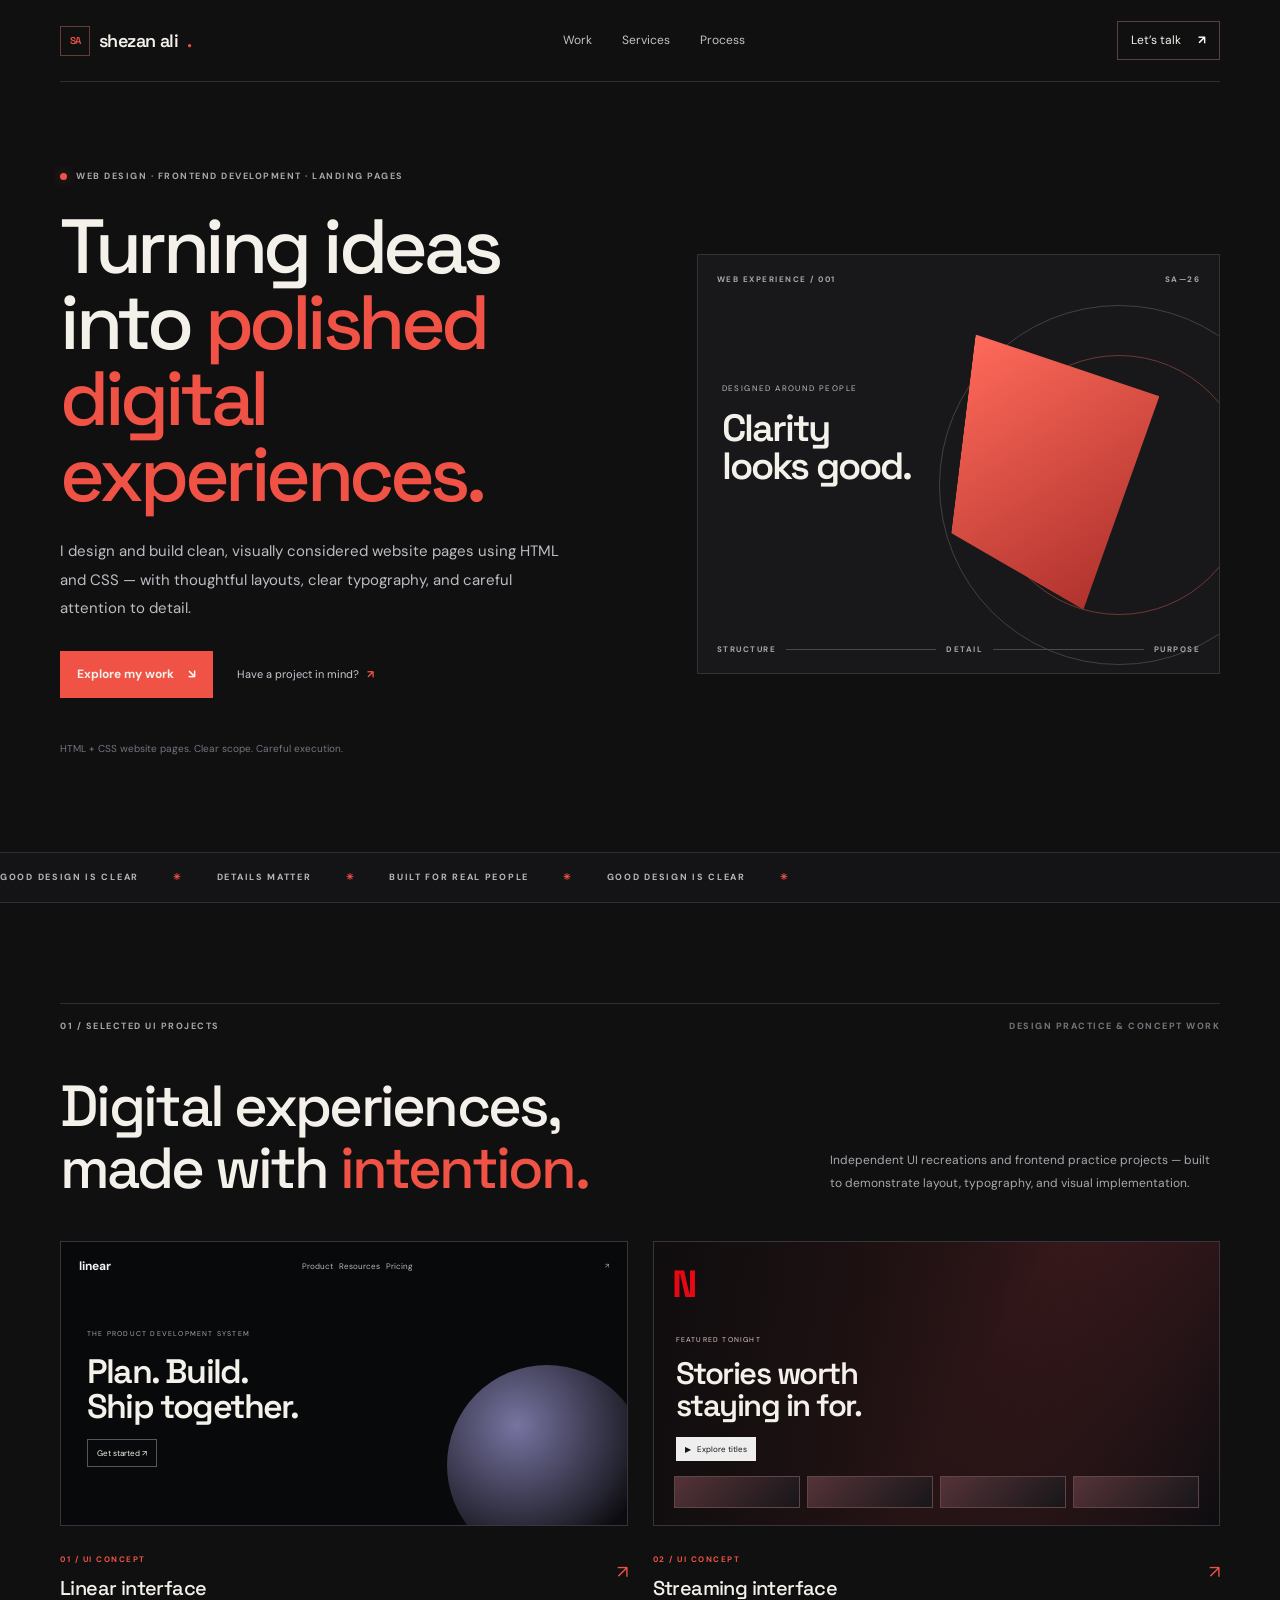
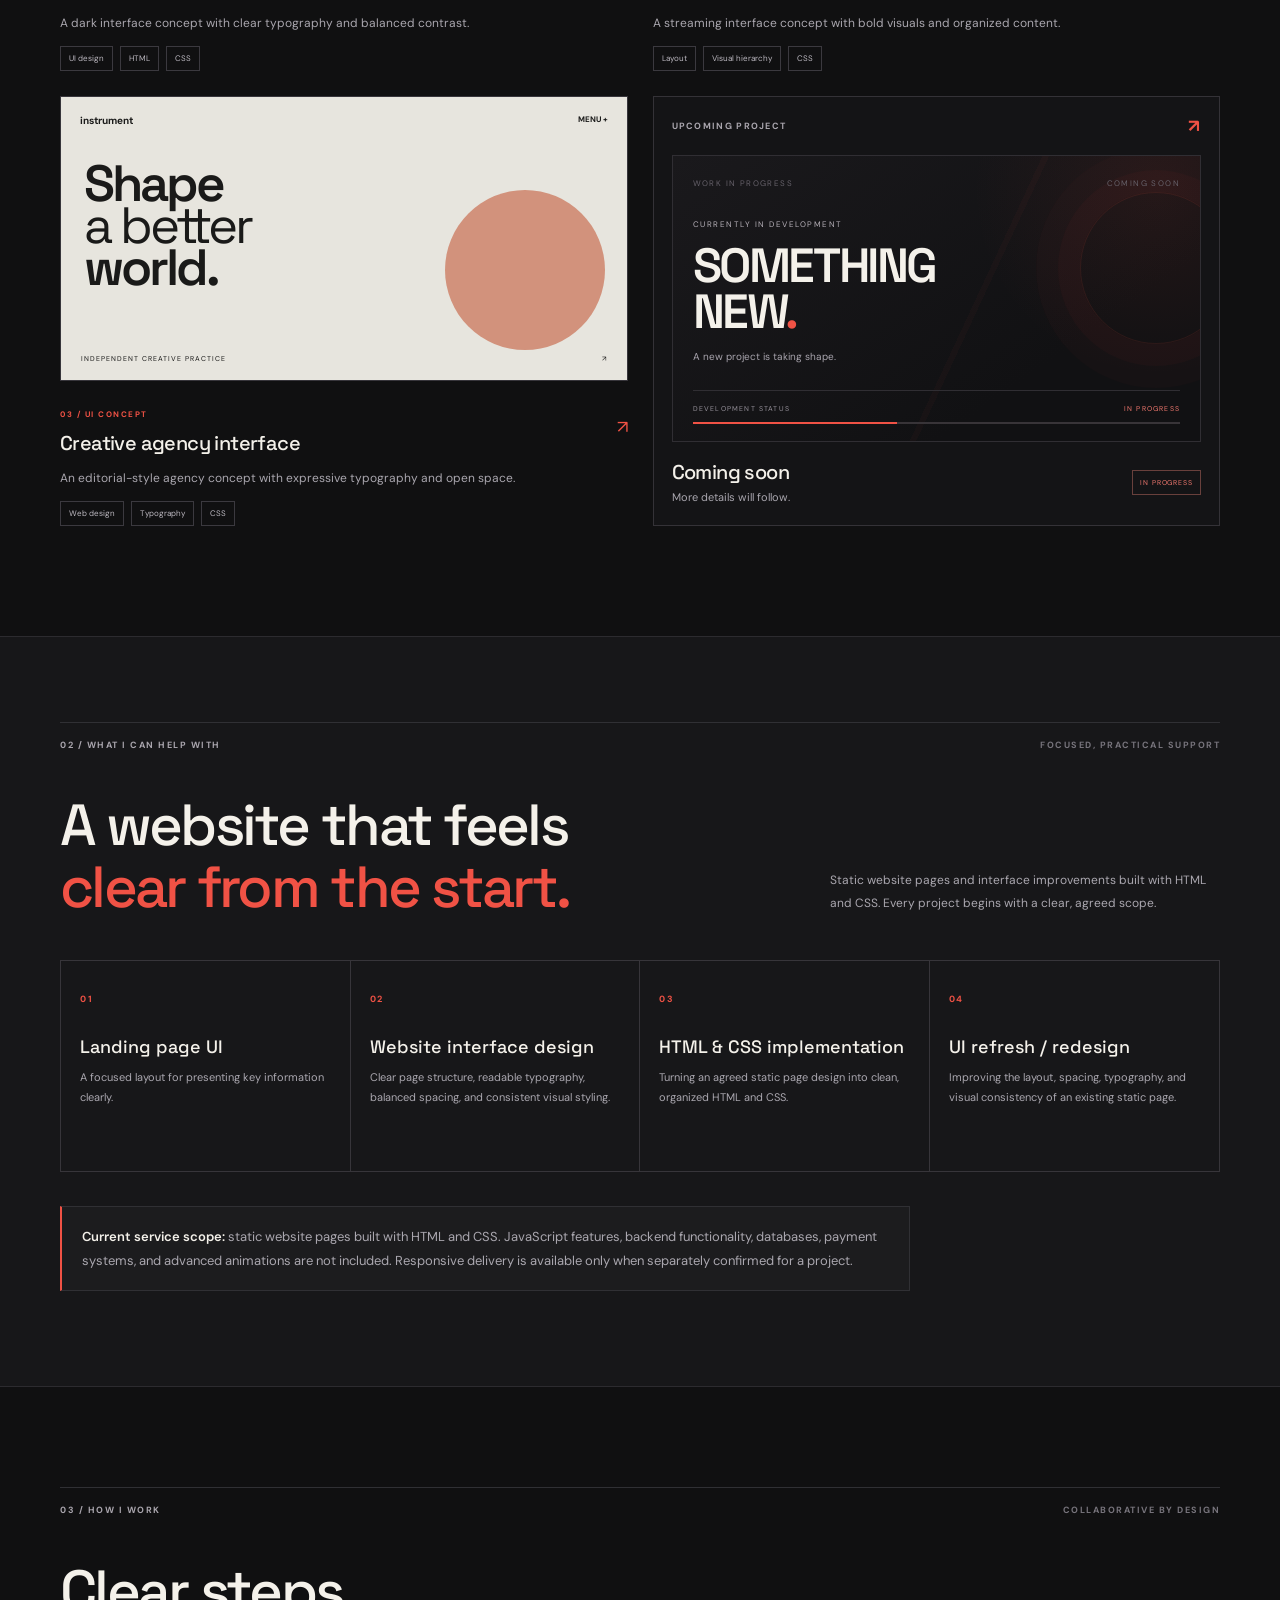
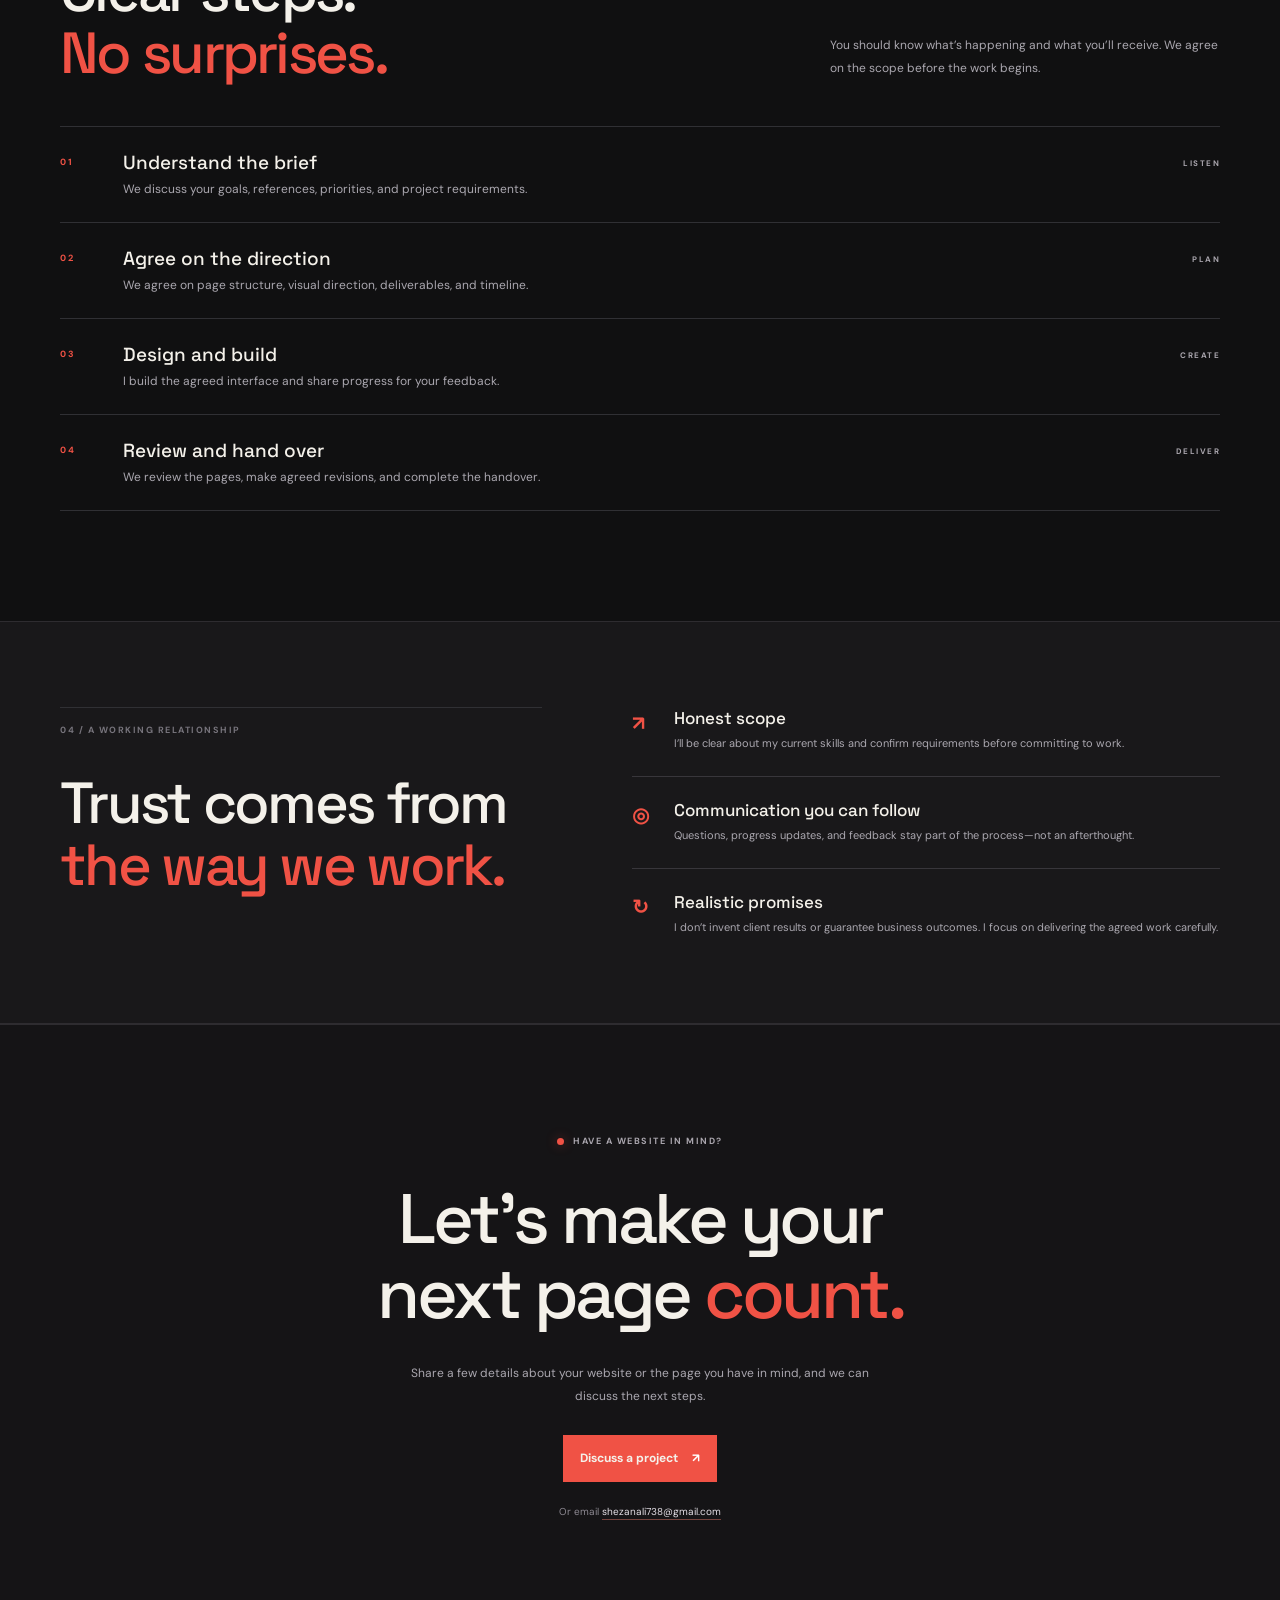
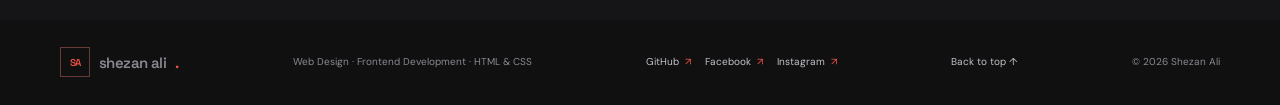
==== commit f9ca5d9d: "Update index.html" ====
--- a/index.html
+++ b/index.html
@@ -1,494 +1,361 @@
 <!doctype html>
 <html lang="en">
-  <head>
-    <meta charset="utf-8" />
-    <meta name="viewport" content="width=device-width, initial-scale=1" />
-    <meta
-      name="description"
-      content="Shezan Ali is a web designer and frontend developer creating clean website interfaces and static landing pages with HTML and CSS."
-    />
-    <meta name="theme-color" content="#101011" />
-    <title>Shezan Ali — Web Designer &amp; Frontend Developer</title>
-    <link rel="preconnect" href="https://fonts.googleapis.com" />
-    <link rel="preconnect" href="https://fonts.gstatic.com" crossorigin />
-    <link
-      href="https://fonts.googleapis.com/css2?family=DM+Sans:wght@400;500;600;700&family=Space+Grotesk:wght@400;500;600;700&display=swap"
-      rel="stylesheet"
-    />
-    <link rel="stylesheet" href="style.css" />
-  </head>
-  <body>
-    <header class="nav wrap">
-      <a class="logo" href="#top"
-        ><span>SA</span> shezan ali<span class="red">.</span></a
-      >
-      <nav>
-        <a href="#work">Work</a><a href="#services">Services</a
-        ><a href="#process">Process</a>
-      </nav>
-      <a class="nav-cta" href="#contact">Let’s talk <b>↗</b></a>
-    </header>
-    <main id="top">
-      <section class="hero wrap">
-        <div class="hero-copy">
-          <p class="eyebrow"><i></i> WEB DESIGN · FRONTEND DEVELOPMENT · LANDING PAGES</p>
-          <h1>Turning ideas into <em>polished digital experiences.</em></h1>
-          <p class="lede">
-            I design and build clean, visually considered website pages using HTML and CSS — with thoughtful layouts, clear typography, and careful attention to detail.
+
+<head>
+  <meta charset="utf-8" />
+  <meta name="viewport" content="width=device-width, initial-scale=1" />
+  <meta name="description"
+    content="Shezan Ali is a web designer and frontend developer creating clean website interfaces and static landing pages with HTML and CSS." />
+  <meta name="theme-color" content="#101011" />
+  <title>Shezan Ali — Web Designer &amp; Frontend Developer</title>
+  <link rel="preconnect" href="https://fonts.googleapis.com" />
+  <link rel="preconnect" href="https://fonts.gstatic.com" crossorigin />
+  <link
+    href="https://fonts.googleapis.com/css2?family=DM+Sans:wght@400;500;600;700&family=Space+Grotesk:wght@400;500;600;700&display=swap"
+    rel="stylesheet" />
+  <link rel="stylesheet" href="style.css" />
+</head>
+
+<body>
+  <header class="nav wrap">
+    <a class="logo" href="#top"><span>SA</span> shezan ali<span class="red">.</span></a>
+    <nav>
+      <a href="#work">Work</a><a href="#services">Services</a><a href="#process">Process</a>
+    </nav>
+    <a class="nav-cta" href="#contact">Let’s talk <b>↗</b></a>
+  </header>
+  <main id="top">
+    <section class="hero wrap">
+      <div class="hero-copy">
+        <p class="eyebrow"><i></i> WEB DESIGN · FRONTEND DEVELOPMENT · LANDING PAGES</p>
+        <h1>Turning ideas into <em>polished digital experiences.</em></h1>
+        <p class="lede">
+          I design and build clean, visually considered website pages using HTML and CSS — with thoughtful layouts,
+          clear typography, and careful attention to detail.
+        </p>
+        <div class="actions">
+          <a class="button" href="#work">Explore my work <b>↘</b></a><a class="text-link" href="#contact">Have a project
+            in mind? <b>↗</b></a>
+        </div>
+        <p class="quiet-note">
+          HTML + CSS website pages. Clear scope. Careful execution.
+        </p>
+      </div>
+      <div class="hero-visual">
+        <div class="visual-top">
+          <span>WEB EXPERIENCE / 001</span><span>SA—26</span>
+        </div>
+        <div class="orbit orbit1"></div>
+        <div class="orbit orbit2"></div>
+        <div class="hero-block"></div>
+        <div class="hero-label">
+          <small>DESIGNED AROUND PEOPLE</small><strong>Clarity<br />looks good.</strong>
+        </div>
+        <div class="visual-bottom">
+          <span>STRUCTURE</span><i></i><span>DETAIL</span><i></i><span>PURPOSE</span>
+        </div>
+      </div>
+    </section>
+    <div class="ticker">
+      <div>
+        GOOD DESIGN IS CLEAR <b>✳</b> DETAILS MATTER <b>✳</b> BUILT FOR REAL
+        PEOPLE <b>✳</b> GOOD DESIGN IS CLEAR <b>✳</b>
+      </div>
+    </div>
+    <section class="section wrap" id="work">
+      <div class="kicker">
+        <span>01 / SELECTED UI PROJECTS</span><span>DESIGN PRACTICE & CONCEPT WORK</span>
+      </div>
+      <div class="section-intro">
+        <h2>Digital experiences,<br />made with <em>intention.</em></h2>
+        <p>
+          Independent UI recreations and frontend practice projects — built to demonstrate layout, typography, and
+          visual implementation.
+        </p>
+      </div>
+      <div class="projects">
+        <a class="project project-link" href="https://shezan-ali.github.io/linear-ui-clone/" target="_blank"
+          rel="noopener noreferrer">
+          <div class="preview linear" aria-label="Linear UI concept preview">
+            <div class="preview-nav">
+              <b>linear</b><span>Product&nbsp;&nbsp; Resources&nbsp;&nbsp; Pricing</span><small>↗</small>
+            </div>
+            <div class="preview-copy">
+              <small>THE PRODUCT DEVELOPMENT SYSTEM</small><strong>Plan. Build.<br />Ship together.</strong>
+              <div class="fake-button">Get started ↗</div>
+            </div>
+            <div class="preview-orb"></div>
+          </div>
+          <div class="project-meta">
+            <div>
+              <small>01 / UI CONCEPT</small>
+              <h3>Linear interface</h3>
+            </div>
+            <span class="project-arrow">↗</span>
+          </div>
+          <p>
+            A dark interface concept with clear typography and balanced
+            contrast.
           </p>
-          <div class="actions">
-            <a class="button" href="#work">Explore my work <b>↘</b></a
-            ><a class="text-link" href="#contact"
-              >Have a project in mind? <b>↗</b></a
-            >
-          </div>
-          <p class="quiet-note">
-            HTML + CSS website pages. Clear scope. Careful execution.
+          <div class="tags">
+            <span>UI design</span><span>HTML</span><span>CSS</span>
+          </div>
+        </a>
+        <a class="project project-link" href="https://shezan-ali.github.io/netflix-ui-clone/" target="_blank"
+          rel="noopener noreferrer">
+          <div class="preview netflix" aria-label="Streaming UI concept preview">
+            <div class="stream-logo">N</div>
+            <div class="stream-shade"></div>
+            <div class="stream-content">
+              <small>FEATURED TONIGHT</small><strong>Stories worth<br />staying in for.</strong><span>▶ &nbsp; Explore
+                titles</span>
+            </div>
+            <div class="stream-row"><i></i><i></i><i></i><i></i></div>
+          </div>
+          <div class="project-meta">
+            <div>
+              <small>02 / UI CONCEPT</small>
+              <h3>Streaming interface</h3>
+            </div>
+            <span class="project-arrow">↗</span>
+          </div>
+          <p>
+            A streaming interface concept with bold visuals and organized
+            content.
           </p>
-        </div>
-        <div class="hero-visual">
-          <div class="visual-top">
-            <span>WEB EXPERIENCE / 001</span><span>SA—26</span>
-          </div>
-          <div class="orbit orbit1"></div>
-          <div class="orbit orbit2"></div>
-          <div class="hero-block"></div>
-          <div class="hero-label">
-            <small>DESIGNED AROUND PEOPLE</small
-            ><strong>Clarity<br />looks good.</strong>
-          </div>
-          <div class="visual-bottom">
-            <span>STRUCTURE</span><i></i><span>DETAIL</span><i></i
-            ><span>PURPOSE</span>
-          </div>
-        </div>
-      </section>
-      <div class="ticker">
+          <div class="tags">
+            <span>Layout</span><span>Visual hierarchy</span><span>CSS</span>
+          </div>
+        </a>
+        <a class="project project-link" href="https://shezan-ali.github.io/instrument-ui-clone/" target="_blank"
+          rel="noopener noreferrer">
+          <div class="preview instrument" aria-label="Agency website concept preview">
+            <div class="inst-nav">instrument <span>MENU +</span></div>
+            <div class="inst-title">
+              Shape<br /><i>a better</i><br />world.
+            </div>
+            <div class="inst-footer">
+              INDEPENDENT CREATIVE PRACTICE <span>↗</span>
+            </div>
+            <div class="inst-circle"></div>
+          </div>
+          <div class="project-meta">
+            <div>
+              <small>03 / UI CONCEPT</small>
+              <h3>Creative agency interface</h3>
+            </div>
+            <span class="project-arrow">↗</span>
+          </div>
+          <p>
+            An editorial-style agency concept with expressive typography and
+            open space.
+          </p>
+          <div class="tags">
+            <span>Web design</span><span>Typography</span><span>CSS</span>
+          </div>
+        </a>
+        <article class="project-card project-next">
+          <div class="project-top">
+            <span>UPCOMING PROJECT</span><span class="project-arrow">↗</span>
+          </div>
+          <div class="next-art">
+            <div class="next-art-index">
+              <span>WORK IN PROGRESS</span><span>COMING SOON</span>
+            </div>
+            <div class="next-art-main">
+              <span class="next-label">CURRENTLY IN DEVELOPMENT</span><strong>Something<br />new<span>.</span></strong>
+              <p>A new project is taking shape.</p>
+            </div>
+            <div class="next-progress">
+              <span class="progress-label">DEVELOPMENT STATUS</span><span class="progress-state">IN PROGRESS</span>
+              <div class="progress-track"><i></i></div>
+            </div>
+          </div>
+          <div class="project-info">
+            <div>
+              <h3>Coming soon</h3>
+              <p>More details will follow.</p>
+            </div>
+            <span class="project-tag">IN PROGRESS</span>
+          </div>
+        </article>
+      </div>
+    </section>
+    <section class="services" id="services">
+      <div class="wrap">
+        <div class="kicker">
+          <span>02 / WHAT I CAN HELP WITH</span><span>FOCUSED, PRACTICAL SUPPORT</span>
+        </div>
+        <div class="section-intro">
+          <h2>A website that feels<br /><em>clear from the start.</em></h2>
+          <p>
+            Static website pages and interface improvements built with HTML
+            and CSS. Every project begins with a clear, agreed scope.
+          </p>
+        </div>
+        <div class="service-grid">
+          <article>
+            <span>01</span>
+            <h3>Landing page UI</h3>
+            <p>A focused layout for presenting key information clearly.</p>
+          </article>
+          <article>
+            <span>02</span>
+            <h3>Website interface design</h3>
+            <p>
+              Clear page structure, readable typography, balanced spacing,
+              and consistent visual styling.
+            </p>
+          </article>
+          <article>
+            <span>03</span>
+            <h3>HTML & CSS implementation</h3>
+            <p>
+              Turning an agreed static page design into clean, organized
+              HTML and CSS.
+            </p>
+          </article>
+          <article>
+            <span>04</span>
+            <h3>UI refresh / redesign</h3>
+            <p>
+              Improving the layout, spacing, typography, and visual
+              consistency of an existing static page.
+            </p>
+          </article>
+        </div>
+        <p class="scope-note"><strong>Current service scope:</strong> static website pages built with HTML and CSS.
+          JavaScript features, backend functionality, databases, payment systems, and advanced animations are not
+          included. Responsive delivery is available only when separately confirmed for a project.</p>
+      </div>
+    </section>
+    <section class="section wrap" id="process">
+      <div class="kicker">
+        <span>03 / HOW I WORK</span><span>COLLABORATIVE BY DESIGN</span>
+      </div>
+      <div class="section-intro">
+        <h2>Clear steps.<br /><em>No surprises.</em></h2>
+        <p>
+          You should know what’s happening and what you’ll receive. We agree
+          on the scope before the work begins.
+        </p>
+      </div>
+      <div class="steps">
+        <article>
+          <b>01</b>
+          <div>
+            <h3>Understand the brief</h3>
+            <p>
+              We discuss your goals, references, priorities, and project
+              requirements.
+            </p>
+          </div>
+          <small>LISTEN</small>
+        </article>
+        <article>
+          <b>02</b>
+          <div>
+            <h3>Agree on the direction</h3>
+            <p>
+              We agree on page structure, visual direction, deliverables, and
+              timeline.
+            </p>
+          </div>
+          <small>PLAN</small>
+        </article>
+        <article>
+          <b>03</b>
+          <div>
+            <h3>Design and build</h3>
+            <p>
+              I build the agreed interface and share progress for your
+              feedback.
+            </p>
+          </div>
+          <small>CREATE</small>
+        </article>
+        <article>
+          <b>04</b>
+          <div>
+            <h3>Review and hand over</h3>
+            <p>
+              We review the pages, make agreed revisions, and complete the
+              handover.
+            </p>
+          </div>
+          <small>DELIVER</small>
+        </article>
+      </div>
+    </section>
+    <section class="trust">
+      <div class="wrap trust-layout">
         <div>
-          GOOD DESIGN IS CLEAR <b>✳</b> DETAILS MATTER <b>✳</b> BUILT FOR REAL
-          PEOPLE <b>✳</b> GOOD DESIGN IS CLEAR <b>✳</b>
-        </div>
-      </div>
-      <section class="section wrap" id="work">
-        <div class="kicker">
-          <span>01 / SELECTED UI PROJECTS</span
-          ><span>DESIGN PRACTICE & CONCEPT WORK</span>
-        </div>
-        <div class="section-intro">
-          <h2>Digital experiences,<br />made with <em>intention.</em></h2>
-          <p>
-            Independent UI recreations and frontend practice projects — built to demonstrate layout, typography, and visual implementation.
-          </p>
-        </div>
-        <div class="projects">
-          <a
-            class="project project-link"
-            href="https://shezan-ali.github.io/linear-ui-clone/"
-            target="_blank"
-            rel="noopener noreferrer"
-            ><div class="preview linear" aria-label="Linear UI concept preview">
-              <div class="preview-nav">
-                <b>linear</b
-                ><span>Product&nbsp;&nbsp; Resources&nbsp;&nbsp; Pricing</span
-                ><small>↗</small>
-              </div>
-              <div class="preview-copy">
-                <small>THE PRODUCT DEVELOPMENT SYSTEM</small
-                ><strong>Plan. Build.<br />Ship together.</strong>
-                <div class="fake-button">Get started ↗</div>
-              </div>
-              <div class="preview-orb"></div>
-            </div>
-            <div class="project-meta">
-              <div>
-                <small>01 / UI CONCEPT</small>
-                <h3>Linear interface</h3>
-              </div>
-              <span class="project-arrow">↗</span>
-            </div>
-            <p>
-              A dark interface concept with clear typography and balanced
-              contrast.
-            </p>
-            <div class="tags">
-              <span>UI design</span><span>HTML</span><span>CSS</span>
-            </div></a
-          >
-          <a
-            class="project project-link"
-            href="https://shezan-ali.github.io/netflix-ui-clone/"
-            target="_blank"
-            rel="noopener noreferrer"
-            ><div
-              class="preview netflix"
-              aria-label="Streaming UI concept preview"
-            >
-              <div class="stream-logo">N</div>
-              <div class="stream-shade"></div>
-              <div class="stream-content">
-                <small>FEATURED TONIGHT</small
-                ><strong>Stories worth<br />staying in for.</strong
-                ><span>▶ &nbsp; Explore titles</span>
-              </div>
-              <div class="stream-row"><i></i><i></i><i></i><i></i></div>
-            </div>
-            <div class="project-meta">
-              <div>
-                <small>02 / UI CONCEPT</small>
-                <h3>Streaming interface</h3>
-              </div>
-              <span class="project-arrow">↗</span>
-            </div>
-            <p>
-              A streaming interface concept with bold visuals and organized
-              content.
-            </p>
-            <div class="tags">
-              <span>Layout</span><span>Visual hierarchy</span><span>CSS</span>
-            </div></a
-          >
-          <a
-            class="project project-link"
-            href="https://shezan-ali.github.io/instrument-ui-clone/"
-            target="_blank"
-            rel="noopener noreferrer"
-            ><div
-              class="preview instrument"
-              aria-label="Agency website concept preview"
-            >
-              <div class="inst-nav">instrument <span>MENU +</span></div>
-              <div class="inst-title">
-                Shape<br /><i>a better</i><br />world.
-              </div>
-              <div class="inst-footer">
-                INDEPENDENT CREATIVE PRACTICE <span>↗</span>
-              </div>
-              <div class="inst-circle"></div>
-            </div>
-            <div class="project-meta">
-              <div>
-                <small>03 / UI CONCEPT</small>
-                <h3>Creative agency interface</h3>
-              </div>
-              <span class="project-arrow">↗</span>
-            </div>
-            <p>
-              An editorial-style agency concept with expressive typography and
-              open space.
-            </p>
-            <div class="tags">
-              <span>Web design</span><span>Typography</span><span>CSS</span>
-            </div></a
-          >
-          <article
-            class="project project-link project-unavailable"
-            aria-label="NIKE e-commerce UI concept in progress"
-            ><div
-              class="preview storefront"
-              aria-label="NIKE e-commerce UI concept preview"
-            >
-              <div class="store-top">
-                NIKE <span>NEW ARRIVALS&nbsp;&nbsp; MEN&nbsp;&nbsp; WOMEN</span>
-              </div>
-              <div class="shoe-shape">NIKE</div>
-              <div class="store-copy">
-                <small>MOVE YOUR WAY</small
-                ><strong>Made for<br />the everyday.</strong
-                ><span>Explore collection ↗</span>
-              </div>
-              <span class="preview-coming">PROJECT LINK PENDING</span>
-            </div>
-            <div class="project-meta">
-              <div>
-                <small>04 / DESIGN CONCEPT</small>
-                <h3>NIKE e-commerce UI</h3>
-              </div>
-              <span class="project-arrow">↗</span>
-            </div>
-            <p>
-              An e-commerce concept focused on product presentation and a clean
-              layout.
-            </p>
-            <div class="tags">
-              <span>E-commerce UI</span><span>Concept</span><span>HTML</span
-              ><span>CSS</span>
-            </div></article>
-          <article
-            class="project project-link project-unavailable"
-            aria-label="Stripe dashboard UI concept in progress"
-            ><div
-              class="preview stripe-preview"
-              aria-label="Stripe dashboard UI concept preview"
-            >
-              <div class="stripe-top">
-                <span class="stripe-brand">stripe<span>.</span></span
-                ><span>Payments&nbsp;&nbsp; Balances&nbsp;&nbsp; Customers</span
-                ><b>•••</b>
-              </div>
-              <div class="stripe-heading">
-                <small>OVERVIEW / THIS MONTH</small><strong>Welcome back</strong
-                ><span>Your business at a glance.</span>
-              </div>
-              <div class="stripe-stats">
-                <div>
-                  <small>GROSS VOLUME</small
-                  ><strong>$24,580<span>.00</span></strong
-                  ><i>↗ 12.8% this month</i>
-                </div>
-                <div>
-                  <small>SUCCESSFUL PAYMENTS</small><strong>1,429</strong
-                  ><i>↗ 8.4% this month</i>
-                </div>
-              </div>
-              <div class="stripe-chart">
-                <div class="chart-label">
-                  <span>Payment volume</span><b>Last 7 days⌄</b>
-                </div>
-                <div class="chart-bars">
-                  <i></i><i></i><i></i><i></i><i></i><i></i><i></i><i></i><i></i
-                  ><i></i><i></i><i></i>
-                </div>
-              </div>
-              <span class="preview-coming">PROJECT LINK PENDING</span>
-            </div>
-            <div class="project-meta">
-              <div>
-                <small>05 / DASHBOARD CONCEPT</small>
-                <h3>Stripe dashboard UI</h3>
-              </div>
-              <span class="project-arrow">↗</span>
-            </div>
-            <p>
-              A dashboard concept with payment summaries, data displays, and a
-              clean interface.
-            </p>
-            <div class="tags">
-              <span>Dashboard UI</span><span>Data layout</span><span>HTML</span
-              ><span>CSS</span>
-            </div></article>
-          <article class="project-card project-next">
-            <div class="project-top">
-              <span>UPCOMING PROJECT</span><span class="project-arrow">↗</span>
-            </div>
-            <div class="next-art">
-              <div class="next-art-index">
-                <span>WORK IN PROGRESS</span><span>COMING SOON</span>
-              </div>
-              <div class="next-art-main">
-                <span class="next-label">CURRENTLY IN DEVELOPMENT</span
-                ><strong>Something<br />new<span>.</span></strong>
-                <p>A new project is taking shape.</p>
-              </div>
-              <div class="next-progress">
-                <span class="progress-label">DEVELOPMENT STATUS</span
-                ><span class="progress-state">IN PROGRESS</span>
-                <div class="progress-track"><i></i></div>
-              </div>
-            </div>
-            <div class="project-info">
-              <div>
-                <h3>Coming soon</h3>
-                <p>More details will follow.</p>
-              </div>
-              <span class="project-tag">IN PROGRESS</span>
-            </div>
-          </article>
-        </div>
-      </section>
-      <section class="services" id="services">
-        <div class="wrap">
-          <div class="kicker">
-            <span>02 / WHAT I CAN HELP WITH</span
-            ><span>FOCUSED, PRACTICAL SUPPORT</span>
-          </div>
-          <div class="section-intro">
-            <h2>A website that feels<br /><em>clear from the start.</em></h2>
-            <p>
-              Static website pages and interface improvements built with HTML
-              and CSS. Every project begins with a clear, agreed scope.
-            </p>
-          </div>
-          <div class="service-grid">
-            <article>
-              <span>01</span>
-              <h3>Landing page UI</h3>
-              <p>A focused layout for presenting key information clearly.</p>
-            </article>
-            <article>
-              <span>02</span>
-              <h3>Website interface design</h3>
+          <div class="kicker"><span>04 / A WORKING RELATIONSHIP</span></div>
+          <h2>Trust comes from<br /><em>the way we work.</em></h2>
+        </div>
+        <div class="trust-list">
+          <article>
+            <b>↗</b>
+            <div>
+              <h3>Honest scope</h3>
               <p>
-                Clear page structure, readable typography, balanced spacing,
-                and consistent visual styling.
+                I’ll be clear about my current skills and confirm requirements
+                before committing to work.
               </p>
-            </article>
-            <article>
-              <span>03</span>
-              <h3>HTML & CSS implementation</h3>
+            </div>
+          </article>
+          <article>
+            <b>◎</b>
+            <div>
+              <h3>Communication you can follow</h3>
               <p>
-                Turning an agreed static page design into clean, organized
-                HTML and CSS.
+                Questions, progress updates, and feedback stay part of the
+                process—not an afterthought.
               </p>
-            </article>
-            <article>
-              <span>04</span>
-              <h3>UI refresh / redesign</h3>
+            </div>
+          </article>
+          <article>
+            <b>↻</b>
+            <div>
+              <h3>Realistic promises</h3>
               <p>
-                Improving the layout, spacing, typography, and visual
-                consistency of an existing static page.
+                I don’t invent client results or guarantee business outcomes.
+                I focus on delivering the agreed work carefully.
               </p>
-            </article>
-          </div>
-          <p class="scope-note"><strong>Current service scope:</strong> static website pages built with HTML and CSS. JavaScript features, backend functionality, databases, payment systems, and advanced animations are not included. Responsive delivery is available only when separately confirmed for a project.</p>
-        </div>
-      </section>
-      <section class="section wrap" id="process">
-        <div class="kicker">
-          <span>03 / HOW I WORK</span><span>COLLABORATIVE BY DESIGN</span>
-        </div>
-        <div class="section-intro">
-          <h2>Clear steps.<br /><em>No surprises.</em></h2>
-          <p>
-            You should know what’s happening and what you’ll receive. We agree
-            on the scope before the work begins.
-          </p>
-        </div>
-        <div class="steps">
-          <article>
-            <b>01</b>
-            <div>
-              <h3>Understand the brief</h3>
-              <p>
-                We discuss your goals, references, priorities, and project
-                requirements.
-              </p>
-            </div>
-            <small>LISTEN</small>
-          </article>
-          <article>
-            <b>02</b>
-            <div>
-              <h3>Agree on the direction</h3>
-              <p>
-                We agree on page structure, visual direction, deliverables, and
-                timeline.
-              </p>
-            </div>
-            <small>PLAN</small>
-          </article>
-          <article>
-            <b>03</b>
-            <div>
-              <h3>Design and build</h3>
-              <p>
-                I build the agreed interface and share progress for your
-                feedback.
-              </p>
-            </div>
-            <small>CREATE</small>
-          </article>
-          <article>
-            <b>04</b>
-            <div>
-              <h3>Review and hand over</h3>
-              <p>
-                We review the pages, make agreed revisions, and complete the
-                handover.
-              </p>
-            </div>
-            <small>DELIVER</small>
-          </article>
-        </div>
-      </section>
-      <section class="trust">
-        <div class="wrap trust-layout">
-          <div>
-            <div class="kicker"><span>04 / A WORKING RELATIONSHIP</span></div>
-            <h2>Trust comes from<br /><em>the way we work.</em></h2>
-          </div>
-          <div class="trust-list">
-            <article>
-              <b>↗</b>
-              <div>
-                <h3>Honest scope</h3>
-                <p>
-                  I’ll be clear about my current skills and confirm requirements
-                  before committing to work.
-                </p>
-              </div>
-            </article>
-            <article>
-              <b>◎</b>
-              <div>
-                <h3>Communication you can follow</h3>
-                <p>
-                  Questions, progress updates, and feedback stay part of the
-                  process—not an afterthought.
-                </p>
-              </div>
-            </article>
-            <article>
-              <b>↻</b>
-              <div>
-                <h3>Realistic promises</h3>
-                <p>
-                  I don’t invent client results or guarantee business outcomes.
-                  I focus on delivering the agreed work carefully.
-                </p>
-              </div>
-            </article>
-          </div>
-        </div>
-      </section>
-      <section class="contact" id="contact">
-        <div class="wrap contact-inner">
-          <p class="eyebrow"><i></i> HAVE A WEBSITE IN MIND?</p>
-          <h2>Let’s make your<br />next page <em>count.</em></h2>
-          <p>
-            Share a few details about your website or the page you have in mind,
-            and we can discuss the next steps.
-          </p>
-          <a
-            class="button"
-            href="mailto:shezanali738@gmail.com?subject=Website%20project%20inquiry&body=Hi%20Shezan%2C%0A%0AI'd%20like%20to%20discuss%20a%20website%20project.%0A%0ABusiness%2Fproject%3A%0APage(s)%20needed%3A%0AStyle%20or%20reference%3A%0ATimeline%3A%0A%0AThanks!"
-            >Discuss a project <b>↗</b></a
-          ><small
-            >Or email
-            <a href="mailto:shezanali738@gmail.com"
-              >shezanali738@gmail.com</a
-            ></small
-          >
-        </div>
-      </section>
-    </main>
-    <footer class="footer wrap">
-      <a class="logo" href="#top"
-        ><span>SA</span> shezan ali<span class="red">.</span></a
-      >
-      <p>Web Design · Frontend Development · HTML & CSS</p>
-      <div class="social-links" aria-label="Social profiles">
-        <a
-          href="https://github.com/shezan-ali/my-portfolio"
-          target="_blank"
-          rel="noopener noreferrer"
-          >GitHub <span>↗</span></a
-        ><a
-          href="https://www.facebook.com/share/1A8JZzRmXF/"
-          target="_blank"
-          rel="noopener noreferrer"
-          >Facebook <span>↗</span></a
-        ><a
-          href="https://www.instagram.com/1tx.shezanali/"
-          target="_blank"
-          rel="noopener noreferrer"
-          >Instagram <span>↗</span></a
-        >
-      </div>
-      <a href="#top">Back to top ↑</a
-      ><small>© <span id="year">2026</span> Shezan Ali</small>
-    </footer>
-    <script>
-      document.getElementById("year").textContent = new Date().getFullYear();
-    </script>
-  </body>
+            </div>
+          </article>
+        </div>
+      </div>
+    </section>
+    <section class="contact" id="contact">
+      <div class="wrap contact-inner">
+        <p class="eyebrow"><i></i> HAVE A WEBSITE IN MIND?</p>
+        <h2>Let’s make your<br />next page <em>count.</em></h2>
+        <p>
+          Share a few details about your website or the page you have in mind,
+          and we can discuss the next steps.
+        </p>
+        <a class="button"
+          href="mailto:shezanali738@gmail.com?subject=Website%20project%20inquiry&body=Hi%20Shezan%2C%0A%0AI'd%20like%20to%20discuss%20a%20website%20project.%0A%0ABusiness%2Fproject%3A%0APage(s)%20needed%3A%0AStyle%20or%20reference%3A%0ATimeline%3A%0A%0AThanks!">Discuss
+          a project <b>↗</b></a><small>Or email
+          <a href="mailto:shezanali738@gmail.com">shezanali738@gmail.com</a></small>
+      </div>
+    </section>
+  </main>
+  <footer class="footer wrap">
+    <a class="logo" href="#top"><span>SA</span> shezan ali<span class="red">.</span></a>
+    <p>Web Design · Frontend Development · HTML & CSS</p>
+    <div class="social-links" aria-label="Social profiles">
+      <a href="https://github.com/shezan-ali/my-portfolio" target="_blank" rel="noopener noreferrer">GitHub
+        <span>↗</span></a><a href="https://www.facebook.com/share/1A8JZzRmXF/" target="_blank"
+        rel="noopener noreferrer">Facebook <span>↗</span></a><a href="https://www.instagram.com/1tx.shezanali/"
+        target="_blank" rel="noopener noreferrer">Instagram <span>↗</span></a>
+    </div>
+    <a href="#top">Back to top ↑</a><small>© <span id="year">2026</span> Shezan Ali</small>
+  </footer>
+  <script>
+    document.getElementById("year").textContent = new Date().getFullYear();
+  </script>
+</body>
+
 </html>
--- a/style.css
+++ b/style.css
@@ -1,1171 +1,1521 @@
 * {
-  box-sizing: border-box;
-}
+    box-sizing: border-box
+}
+
 :root {
-  --paper: #f4f1e9;
-  --ink: #20211e;
-  --muted: #77786f;
-  --line: #d8d5ca;
-  --lime: #d7ff64;
-  --white: #fffdf7;
-}
+    --bg: #101011;
+    --panel: #171719;
+    --text: #f4f1ea;
+    --muted: #aaa7af;
+    --line: #303034;
+    --red: #f05245;
+    --max: 1160px
+}
+
 html {
-  scroll-behavior: smooth;
-  scroll-padding-top: 90px;
-}
+    scroll-behavior: smooth;
+    scroll-padding-top: 90px
+}
+
 body {
-  margin: 0;
-  background: var(--paper);
-  color: var(--ink);
-  font-family: "DM Sans", sans-serif;
-  -webkit-font-smoothing: antialiased;
-}
-.site-shell {
-  max-width: 1600px;
-  margin: auto;
-  padding: 0 5.1vw;
-}
-.header {
-  height: 88px;
-  display: flex;
-  align-items: center;
-  justify-content: space-between;
-  border-bottom: 1px solid var(--line);
-}
-.brand {
-  display: flex;
-  align-items: center;
-  gap: 10px;
-  color: var(--ink);
-  text-decoration: none;
-  font-weight: 700;
-  font-size: 14px;
-  letter-spacing: -0.03em;
-}
-.brand-mark {
-  display: grid;
-  place-items: center;
-  width: 32px;
-  height: 32px;
-  background: var(--ink);
-  color: var(--lime);
-  border-radius: 50%;
-  font-family: "Space Grotesk", sans-serif;
-  font-size: 16px;
-}
+    margin: 0;
+    background: var(--bg);
+    color: var(--text);
+    font-family: 'DM Sans', Arial, sans-serif;
+    line-height: 1.6
+}
+
+a {
+    color: inherit;
+    text-decoration: none
+}
+
+.wrap {
+    width: min(var(--max), calc(100% - 64px));
+    margin: auto
+}
+
+.red,
+.hero em,
+.section-intro em,
+.trust em,
+.contact em {
+    color: var(--red);
+    font-style: normal
+}
+
 .nav {
-  display: flex;
-  gap: 35px;
-}
-.nav a,
-.header-cta {
-  color: var(--ink);
-  text-decoration: none;
-  font-size: 12px;
-  font-weight: 600;
-}
-.nav a {
-  color: #62635c;
-}
-.nav a:hover,
-.footer a:hover {
-  color: #718d20;
-}
-.header-cta {
-  border: 1px solid var(--ink);
-  border-radius: 40px;
-  padding: 11px 15px;
-}
-.header-cta span {
-  margin-left: 12px;
-}
+    height: 82px;
+    display: flex;
+    align-items: center;
+    justify-content: space-between;
+    border-bottom: 1px solid var(--line)
+}
+
+.logo {
+    display: flex;
+    align-items: center;
+    gap: 9px;
+    font: 600 18px 'Space Grotesk';
+    letter-spacing: -.6px
+}
+
+.logo>span:first-child {
+    border: 1px solid #673b37;
+    color: var(--red);
+    font-size: 10px;
+    width: 30px;
+    height: 30px;
+    display: grid;
+    place-items: center;
+    letter-spacing: -1px
+}
+
+nav {
+    display: flex;
+    gap: 30px;
+    font-size: 12px;
+    color: #c4c1c8
+}
+
+nav a:hover,
+.text-link:hover {
+    color: var(--red)
+}
+
+.nav-cta {
+    border: 1px solid #59403d;
+    padding: 9px 13px;
+    font-size: 12px
+}
+
+.nav-cta b,
+.button b {
+    color: #fff;
+    margin-left: 14px
+}
+
 .hero {
-  padding: 94px 0 25px;
-}
-.hero-kicker,
+    display: grid;
+    grid-template-columns: 1fr .9fr;
+    gap: 55px;
+    align-items: center;
+    padding-top: 78px;
+    padding-bottom: 85px;
+    min-height: 620px
+}
+
 .eyebrow,
-.hero-note,
-.project-type,
-.tags,
-.visual-tag,
-.store-label,
-.studio-eyebrow {
-  font-size: 9px;
-  font-weight: 700;
-  letter-spacing: 0.13em;
-}
-.hero-kicker {
-  display: flex;
-  align-items: center;
-  gap: 9px;
-}
-.status-dot {
-  height: 7px;
-  width: 7px;
-  background: #88a73d;
-  border-radius: 50%;
-  box-shadow: 0 0 0 4px #e3ebd0;
-}
-.hero h1,
-.section-heading h2,
-.about h2,
+.kicker,
+.visual-top,
+.visual-bottom,
+.project-meta small,
+.service-grid article>span,
+.steps article>b,
+.steps article>small {
+    font-size: 9px;
+    letter-spacing: 1.5px;
+    font-weight: 700;
+    color: #aaa6ae
+}
+
+.eyebrow {
+    display: flex;
+    align-items: center;
+    gap: 9px
+}
+
+.eyebrow i {
+    width: 7px;
+    height: 7px;
+    background: var(--red);
+    border-radius: 50%;
+    box-shadow: 0 0 12px #f0524566
+}
+
+.hero h1 {
+    font: 500 clamp(50px, 6vw, 78px)/.99 'Space Grotesk';
+    letter-spacing: -4.5px;
+    margin: 25px 0
+}
+
+.lede {
+    font-size: 15px;
+    line-height: 1.9;
+    color: #bfbbc3;
+    max-width: 520px
+}
+
+.actions {
+    display: flex;
+    align-items: center;
+    gap: 24px;
+    flex-wrap: wrap;
+    margin-top: 28px
+}
+
+.button {
+    display: inline-flex;
+    align-items: center;
+    background: var(--red);
+    padding: 14px 17px;
+    font-size: 12px;
+    font-weight: 700;
+    transition: transform .2s, background .2s
+}
+
+.button:hover {
+    transform: translateY(-2px);
+    background: #ff6558
+}
+
+.text-link {
+    font-size: 11px;
+    color: #ccc8d0
+}
+
+.text-link b {
+    color: var(--red);
+    margin-left: 5px
+}
+
+.quiet-note {
+    margin-top: 43px;
+    color: #77747d;
+    font-size: 10px
+}
+
+.hero-visual {
+    height: 420px;
+    position: relative;
+    overflow: hidden;
+    background: #18181a;
+    border: 1px solid #343237
+}
+
+.visual-top {
+    position: absolute;
+    top: 18px;
+    left: 19px;
+    right: 19px;
+    display: flex;
+    justify-content: space-between;
+    font-size: 8px;
+    z-index: 2
+}
+
+.orbit {
+    position: absolute;
+    border: 1px solid #414045;
+    border-radius: 50%;
+    aspect-ratio: 1
+}
+
+.orbit1 {
+    width: 360px;
+    right: -80px;
+    top: 50px
+}
+
+.orbit2 {
+    width: 260px;
+    right: -30px;
+    top: 100px;
+    border-color: #6d3a35
+}
+
+.hero-block {
+    position: absolute;
+    width: 190px;
+    height: 260px;
+    right: 70px;
+    top: 90px;
+    background: linear-gradient(140deg, #ff6a5a, #a82d29);
+    clip-path: polygon(0 0, 100% 15%, 74% 100%, 0 77%);
+    transform: rotate(7deg)
+}
+
+.hero-label {
+    position: absolute;
+    left: 24px;
+    top: 118px;
+    z-index: 2
+}
+
+.hero-label small {
+    font-size: 8px;
+    letter-spacing: 1.4px;
+    color: #c1bbc3
+}
+
+.hero-label strong {
+    display: block;
+    font: 600 38px/.99 'Space Grotesk';
+    letter-spacing: -2px;
+    margin-top: 12px
+}
+
+.visual-bottom {
+    position: absolute;
+    left: 19px;
+    right: 19px;
+    bottom: 17px;
+    display: flex;
+    gap: 10px;
+    align-items: center;
+    font-size: 8px
+}
+
+.visual-bottom i {
+    height: 1px;
+    flex: 1;
+    background: #4a474e
+}
+
+.ticker {
+    overflow: hidden;
+    border-block: 1px solid #2e2d31;
+    background: #141416;
+    white-space: nowrap
+}
+
+.ticker div {
+    width: max-content;
+    padding: 17px 0;
+    display: flex;
+    gap: 34px;
+    align-items: center;
+    font-size: 9px;
+    letter-spacing: 1.7px;
+    font-weight: 700;
+    color: #b9b5bd
+}
+
+.ticker b {
+    color: var(--red)
+}
+
+.section {
+    padding-top: 100px;
+    padding-bottom: 110px
+}
+
+.kicker {
+    display: flex;
+    justify-content: space-between;
+    border-top: 1px solid var(--line);
+    padding-top: 15px
+}
+
+.kicker span:last-child {
+    color: #77747c;
+    text-align: right
+}
+
+.section-intro {
+    display: flex;
+    justify-content: space-between;
+    align-items: end;
+    gap: 40px;
+    margin: 42px 0
+}
+
+.section-intro h2,
+.trust h2,
 .contact h2 {
-  font-family: "Space Grotesk", sans-serif;
-  font-weight: 500;
-  letter-spacing: -0.085em;
-  font-size: clamp(64px, 10vw, 150px);
-  line-height: 0.88;
-  margin: 28px 0 32px;
-}
-.hero h1 em,
-.section-heading h2 em,
-.about h2 em,
-.contact h2 em {
-  font-family: Georgia, serif;
-  font-weight: 400;
-  letter-spacing: -0.09em;
-}
-.hero-bottom {
-  display: flex;
-  align-items: end;
-  justify-content: space-between;
-  max-width: 720px;
-}
-.hero-copy {
-  font-size: 16px;
-  line-height: 1.6;
-  max-width: 390px;
-  color: #66675f;
-  margin: 0;
-}
-.round-link {
-  display: grid;
-  place-items: center;
-  width: 42px;
-  height: 42px;
-  border: 1px solid #aaa99e;
-  border-radius: 50%;
-  text-decoration: none;
-  color: var(--ink);
-  font-size: 20px;
-  transition: 0.2s;
-}
-.round-link:hover {
-  background: var(--lime);
-  border-color: var(--lime);
-  transform: translateY(3px);
-}
-.hero-note {
-  display: flex;
-  gap: 9px;
-  flex-wrap: wrap;
-  margin-top: 68px;
-  padding: 15px 0;
-  border-top: 1px solid var(--line);
-  border-bottom: 1px solid var(--line);
-  color: #76776d;
-}
-.hero-note span {
-  padding-right: 15px;
-  border-right: 1px solid #c7c4b8;
-}
-.hero-note span:last-child {
-  border: 0;
-}
-.section {
-  padding: 100px 0;
-}
-.section-heading {
-  display: flex;
-  justify-content: space-between;
-  align-items: end;
-  gap: 40px;
-  margin-bottom: 42px;
-}
-.eyebrow {
-  color: #77786f;
-  margin: 0 0 22px;
-}
-.section-heading h2,
-.about h2 {
-  font-size: clamp(44px, 6vw, 80px);
-  line-height: 0.98;
-  margin: 0;
-}
-.section-intro {
-  max-width: 300px;
-  color: #6c6d65;
-  font-size: 13px;
-  line-height: 1.75;
-  margin: 0 0 5px;
-}
-.project-grid {
-  display: grid;
-  grid-template-columns: repeat(2, minmax(0, 1fr));
-  gap: 44px 22px;
-}
-.project-wide {
-  grid-column: 1/-1;
-}
-.project-visual {
-  position: relative;
-  display: block;
-  overflow: hidden;
-  text-decoration: none;
-  color: inherit;
-  min-height: 340px;
-  background: #deded5;
-}
-.project-wide .project-visual {
-  min-height: 440px;
-}
-.visual-tag {
-  position: absolute;
-  left: 16px;
-  bottom: 15px;
-  background: var(--white);
-  padding: 8px 10px;
-  font-size: 8px;
-  letter-spacing: 0.1em;
-}
+    font: 500 clamp(38px, 4.6vw, 58px)/1.07 'Space Grotesk';
+    letter-spacing: -2.7px;
+    margin: 0
+}
+
+.section-intro>p {
+    max-width: 390px;
+    color: #aaa7af;
+    font-size: 12px;
+    line-height: 1.9;
+    margin: 0 0 4px
+}
+
+.projects {
+    display: grid;
+    grid-template-columns: 1fr 1fr;
+    gap: 25px
+}
+
+.project {
+    min-width: 0
+}
+
+.preview {
+    height: 285px;
+    display: block;
+    position: relative;
+    overflow: hidden;
+    border: 1px solid #37353b;
+    transition: border-color .2s, transform .2s
+}
+
+.preview:hover {
+    border-color: #8b4b43;
+    transform: translateY(-3px)
+}
+
+.linear {
+    background: #08090b;
+    padding: 15px 18px
+}
+
+.preview-nav {
+    display: flex;
+    align-items: center;
+    justify-content: space-between;
+    font-size: 8px;
+    color: #b8b8bd;
+    position: relative;
+    z-index: 2
+}
+
+.preview-nav b {
+    font-size: 12px;
+    color: #f3f2f5
+}
+
+.preview-copy {
+    position: absolute;
+    top: 76px;
+    left: 26px;
+    z-index: 2
+}
+
+.preview-copy small,
+.store-copy small {
+    font-size: 7px;
+    letter-spacing: 1.2px;
+    color: #aaa7af
+}
+
+.preview-copy strong {
+    display: block;
+    font: 600 34px/1.03 'Space Grotesk';
+    letter-spacing: -1.8px;
+    margin-top: 10px
+}
+
+.fake-button {
+    font-size: 8px;
+    border: 1px solid #57565e;
+    padding: 7px 9px;
+    display: inline-block;
+    margin-top: 15px
+}
+
+.preview-orb {
+    position: absolute;
+    width: 200px;
+    height: 200px;
+    border-radius: 50%;
+    right: -20px;
+    bottom: -40px;
+    background: radial-gradient(circle at 35% 30%, #7774a1, #282735 55%, #0c0c10 72%);
+    filter: blur(.2px)
+}
+
+.netflix {
+    background: linear-gradient(120deg, #171011, #481d20 55%, #0d0d10);
+    padding: 18px
+}
+
+.stream-logo {
+    font: 700 38px 'Space Grotesk';
+    color: #e50914;
+    position: relative;
+    z-index: 2
+}
+
+.stream-shade {
+    position: absolute;
+    inset: 0;
+    background: linear-gradient(90deg, #100d0ef2 0%, #1b1011a8 55%, transparent)
+}
+
+.stream-content {
+    position: absolute;
+    left: 22px;
+    top: 82px;
+    z-index: 2
+}
+
+.stream-content small {
+    font-size: 7px;
+    letter-spacing: 1.2px;
+    color: #e1c9c9
+}
+
+.stream-content strong {
+    display: block;
+    font: 600 31px/1.03 'Space Grotesk';
+    letter-spacing: -1.5px;
+    margin: 8px 0 13px
+}
+
+.stream-content>span {
+    font-size: 8px;
+    background: #eee;
+    color: #151515;
+    padding: 7px 9px
+}
+
+.stream-row {
+    position: absolute;
+    bottom: 17px;
+    left: 20px;
+    right: 20px;
+    display: flex;
+    gap: 7px
+}
+
+.stream-row i {
+    height: 32px;
+    flex: 1;
+    background: linear-gradient(135deg, #553338, #171619);
+    border: 1px solid #5e4547
+}
+
+.instrument {
+    background: #e7e5de;
+    color: #1a1a19;
+    padding: 16px 19px
+}
+
+.inst-nav {
+    display: flex;
+    justify-content: space-between;
+    font-size: 10px;
+    font-weight: 700;
+    position: relative;
+    z-index: 2
+}
+
+.inst-nav span {
+    font-size: 8px
+}
+
+.inst-title {
+    position: absolute;
+    top: 66px;
+    left: 23px;
+    font: 600 51px/.82 'Space Grotesk';
+    letter-spacing: -3px;
+    z-index: 2
+}
+
+.inst-title i {
+    font-style: normal;
+    font-weight: 400
+}
+
+.inst-footer {
+    position: absolute;
+    bottom: 16px;
+    left: 20px;
+    right: 20px;
+    display: flex;
+    justify-content: space-between;
+    font-size: 7px;
+    letter-spacing: 1px;
+    z-index: 2
+}
+
+.inst-circle {
+    position: absolute;
+    width: 160px;
+    height: 160px;
+    border-radius: 50%;
+    background: #e8a38e;
+    right: 22px;
+    bottom: 30px;
+    mix-blend-mode: multiply
+}
+
+.storefront {
+    background: #e4e1d9;
+    color: #181818;
+    padding: 15px 18px
+}
+
+.store-top {
+    font: 700 14px 'Space Grotesk';
+    display: flex;
+    justify-content: space-between;
+    align-items: center
+}
+
+.store-top span {
+    font: 600 6px 'DM Sans';
+    letter-spacing: .5px
+}
+
+.shoe-shape {
+    position: absolute;
+    right: 18px;
+    top: 90px;
+    width: 190px;
+    height: 75px;
+    background: #f05245;
+    clip-path: polygon(0 35%, 20% 26%, 40% 0, 55% 15%, 70% 50%, 100% 65%, 96% 85%, 24% 100%, 4% 75%);
+    transform: rotate(-12deg);
+    font: 700 12px 'Space Grotesk';
+    color: #fff;
+    padding: 25px 0 0 65px
+}
+
+.store-copy {
+    position: absolute;
+    left: 22px;
+    top: 85px
+}
+
+.store-copy strong {
+    display: block;
+    font: 600 28px/.98 'Space Grotesk';
+    letter-spacing: -1.4px;
+    margin: 10px 0
+}
+
+.store-copy>span {
+    font-size: 8px;
+    border-bottom: 1px solid #222;
+    padding-bottom: 3px
+}
+
 .project-meta {
-  display: flex;
-  justify-content: space-between;
-  align-items: center;
-  margin-top: 18px;
-}
-.project-type {
-  font-size: 8px;
-  color: #77786f;
-  margin: 0 0 7px;
-}
+    display: flex;
+    justify-content: space-between;
+    align-items: center;
+    margin-top: 18px
+}
+
+.project-meta small {
+    color: var(--red);
+    font-size: 8px
+}
+
 .project-meta h3 {
-  font-family: "Space Grotesk", sans-serif;
-  font-weight: 500;
-  font-size: 26px;
-  letter-spacing: -0.06em;
-  margin: 0;
-}
+    font: 500 20px 'Space Grotesk';
+    letter-spacing: -.6px;
+    margin: 5px 0 0
+}
+
 .project-arrow {
-  font-size: 21px;
-}
-.project-desc {
-  color: #696a62;
-  font-size: 12px;
-  line-height: 1.65;
-  max-width: 390px;
-  margin: 11px 0 14px;
-}
+    font-size: 18px;
+    color: var(--red)
+}
+
+.project>p {
+    color: #a9a6ae;
+    font-size: 12px;
+    line-height: 1.8;
+    margin: 12px 0
+}
+
 .tags {
-  display: flex;
-  gap: 6px;
-  flex-wrap: wrap;
-  letter-spacing: 0;
-  font-size: 8px;
-}
+    display: flex;
+    gap: 7px;
+    flex-wrap: wrap
+}
+
 .tags span {
-  border: 1px solid #d2cfc3;
-  border-radius: 20px;
-  padding: 6px 9px;
-  color: #686960;
-}
-.linear-visual {
-  background: #151619;
-  display: flex;
-  align-items: center;
-  justify-content: center;
-  padding: 5%;
-}
-.linear-window {
-  width: 92%;
-  height: 80%;
-  min-height: 320px;
-  border: 1px solid #383a3e;
-  border-radius: 9px;
-  background: #1c1d21;
-  display: grid;
-  grid-template-columns: 25% 75%;
-  overflow: hidden;
-  color: #e6e6e7;
-  font-size: 10px;
-  box-shadow: 0 30px 70px #0005;
-}
-.mock-sidebar {
-  padding: 20px 13px;
-  background: #191a1d;
-  border-right: 1px solid #333438;
-  display: flex;
-  flex-direction: column;
-  gap: 15px;
-  color: #a3a4aa;
-}
-.mini-brand {
-  font-weight: 700;
-  color: #fff;
-  margin-bottom: 15px;
-}
-.mini-mark {
-  display: inline-grid;
-  place-items: center;
-  background: #8585f6;
-  color: white;
-  width: 18px;
-  height: 18px;
-  border-radius: 5px;
-  margin-right: 5px;
-}
-.side-active {
-  background: #303137;
-  padding: 8px;
-  border-radius: 4px;
-  color: white;
-}
-.side-label {
-  font-size: 7px;
-  letter-spacing: 0.12em;
-  margin-top: 18px;
-}
-.linear-main {
-  padding: 28px 7%;
-}
-.mock-topline {
-  font-size: 9px;
-  color: #96979e;
-  border-bottom: 1px solid #34353a;
-  padding-bottom: 16px;
-}
-.linear-title {
-  font-family: "Space Grotesk", sans-serif;
-  font-size: clamp(24px, 4vw, 56px);
-  line-height: 0.98;
-  letter-spacing: -0.07em;
-  margin-top: 27px;
-}
-.linear-title span {
-  color: #a8a8ff;
-}
-.linear-sub {
-  color: #a1a2a9;
-  margin: 10px 0 20px;
-}
-.linear-pills {
-  display: flex;
-  gap: 6px;
-  margin-bottom: 18px;
-}
-.linear-pills span {
-  padding: 6px 9px;
-  border: 1px solid #414249;
-  border-radius: 4px;
-  color: #bcbcc3;
-}
-.linear-task {
-  display: flex;
-  gap: 9px;
-  align-items: center;
-  border-top: 1px solid #37383d;
-  padding: 12px 0;
-  color: #d8d8db;
-  font-size: 9px;
-}
-.linear-task i {
-  width: 8px;
-  height: 8px;
-  border: 1px solid #a2a2ff;
-  border-radius: 3px;
-}
-.linear-task b {
-  margin-left: auto;
-  font-size: 8px;
-  color: #e6c46e;
-  font-weight: 500;
-}
-.linear-task b.done {
-  color: #8ec6a4;
-}
-.netflix-visual {
-  background: radial-gradient(
-    ellipse at 75% 37%,
-    #712d2e 0,
-    #321d29 25%,
-    #11151b 68%
-  );
-  color: white;
-  padding: 22px 6%;
-  min-height: 360px;
-}
-.stream-top {
-  display: flex;
-  align-items: center;
-  gap: 8px;
-  font-size: 9px;
-  letter-spacing: 0.2em;
-  font-weight: 700;
-}
-.stream-logo {
-  font-family: Georgia, serif;
-  font-size: 30px;
-  color: #e50914;
-}
-.stream-signin {
-  margin-left: auto;
-  background: #e50914;
-  padding: 7px 11px;
-  border-radius: 3px;
-  font-size: 9px;
-  letter-spacing: 0;
-}
-.stream-hero {
-  margin-top: 35px;
-  position: relative;
-  z-index: 1;
-}
-.stream-kicker {
-  font-size: 8px;
-  letter-spacing: 0.2em;
-  color: #f36b6b;
-}
-.stream-hero h4 {
-  font-family: "Space Grotesk", sans-serif;
-  font-size: clamp(34px, 5vw, 54px);
-  line-height: 0.83;
-  letter-spacing: -0.07em;
-  margin: 10px 0;
-}
-.stream-hero p {
-  font-size: 10px;
-  line-height: 1.6;
-  color: #d1c9c8;
-}
-.stream-buttons {
-  display: flex;
-  gap: 8px;
-  margin-top: 15px;
-}
-.stream-buttons b {
-  font-size: 9px;
-  padding: 9px 11px;
-  background: #f5f5f5;
-  color: #171717;
-  border-radius: 3px;
-}
-.stream-buttons b + b {
-  background: #5a5b5e;
-  color: white;
-}
-.stream-row-title {
-  font-size: 11px;
-  font-weight: 700;
-  margin-top: 27px;
-}
-.stream-thumbs {
-  display: flex;
-  gap: 7px;
-  margin-top: 9px;
-}
-.stream-thumbs i {
-  height: 45px;
-  flex: 1;
-  border-radius: 3px;
-  background: linear-gradient(135deg, #7e3139, #222b45);
-}
-.stream-thumbs i:nth-child(2) {
-  background: linear-gradient(135deg, #b17b42, #2e2934);
-}
-.stream-thumbs i:nth-child(3) {
-  background: linear-gradient(135deg, #325c68, #171b2d);
-}
-.store-visual {
-  background: #e6e2d7;
-  padding: 20px 5%;
-  min-height: 360px;
-}
-.store-nav {
-  display: flex;
-  align-items: center;
-  justify-content: space-between;
-  font-size: 7px;
-  letter-spacing: 0.05em;
-}
-.store-nav b {
-  font-family: "Space Grotesk";
-  font-size: 20px;
-  letter-spacing: -0.08em;
-}
-.store-nav b span {
-  color: #c37b58;
-}
-.store-head {
-  display: grid;
-  grid-template-columns: 1fr 1fr;
-  align-items: center;
-  gap: 8px;
-  margin-top: 35px;
-}
-.store-label {
-  font-size: 7px;
-  color: #777269;
-}
-.store-head h4 {
-  font-family: "Space Grotesk";
-  font-size: clamp(27px, 4vw, 43px);
-  line-height: 0.92;
-  letter-spacing: -0.08em;
-  margin: 10px 0;
-}
-.store-head h4 em {
-  font-family: Georgia, serif;
-  font-weight: 400;
-}
-.store-head p {
-  font-size: 9px;
-  color: #6b685f;
-  line-height: 1.5;
-}
-.store-button {
-  display: inline-block;
-  font-size: 7px;
-  letter-spacing: 0.05em;
-  border-bottom: 1px solid #24241f;
-  padding-bottom: 7px;
-  margin-top: 12px;
-}
-.store-product {
-  height: 200px;
-  position: relative;
-  background: #d5cfc0;
-  display: flex;
-  align-items: end;
-  justify-content: center;
-  gap: 8px;
-  padding-bottom: 28px;
-}
-.vase {
-  position: relative;
-  z-index: 1;
-  box-shadow: inset -8px 0 10px #00000012;
-}
-.vase-one {
-  width: 40px;
-  height: 90px;
-  background: #bd8e6e;
-  border-radius: 45% 45% 35% 35%;
-}
-.vase-two {
-  width: 53px;
-  height: 125px;
-  background: #f0e8d8;
-  border-radius: 35% 35% 24% 24%;
-  clip-path: polygon(20% 0, 80% 0, 73% 35%, 100% 100%, 0 100%, 27% 35%);
-}
-.vase-three {
-  width: 35px;
-  height: 70px;
-  background: #78806a;
-  border-radius: 40% 40% 25% 25%;
-}
-.store-product > span {
-  position: absolute;
-  bottom: 8px;
-  left: 9px;
-  font-size: 6px;
-  letter-spacing: 0.1em;
-  color: #6d685c;
-}
-.studio-visual {
-  background: #c8f05b;
-  padding: 21px 5%;
-  min-height: 360px;
-}
-.studio-nav {
-  display: flex;
-  justify-content: space-between;
-  align-items: center;
-  font-size: 8px;
-}
-.studio-nav b {
-  font-family: "Space Grotesk";
-  font-size: 18px;
-  letter-spacing: -0.08em;
-}
-.studio-body {
-  position: relative;
-  z-index: 2;
-  margin-top: 46px;
-}
-.studio-eyebrow {
-  font-size: 7px;
-}
-.studio-body h4 {
-  font-family: "Space Grotesk";
-  font-size: clamp(36px, 5vw, 58px);
-  line-height: 0.86;
-  letter-spacing: -0.09em;
-  margin: 13px 0;
-}
-.studio-body h4 em {
-  font-family: Georgia, serif;
-  font-weight: 400;
-}
-.studio-foot {
-  display: flex;
-  justify-content: space-between;
-  font-size: 7px;
-  margin-top: 34px;
-  max-width: 350px;
-}
-.studio-shape {
-  position: absolute;
-  border-radius: 50%;
-  border: 1px solid #1d2410;
-  opacity: 0.45;
-}
-.shape-a {
-  width: 125px;
-  height: 125px;
-  right: 7%;
-  top: 30%;
-  box-shadow:
-    0 0 0 14px #c8f05b,
-    0 0 0 15px #1d2410,
-    0 0 0 30px #c8f05b,
-    0 0 0 31px #1d2410;
-}
-.shape-b {
-  width: 40px;
-  height: 40px;
-  right: 18%;
-  top: 58%;
-  background: #1d2410;
-  opacity: 1;
-}
-.dashboard-visual {
-  display: grid;
-  grid-template-columns: 26% 74%;
-  background: #f8f9fc;
-  padding: 0;
-  color: #242631;
-  min-height: 380px;
-}
-.dash-side {
-  background: #fff;
-  border-right: 1px solid #e7e8ef;
-  padding: 18px 9px;
-  display: flex;
-  flex-direction: column;
-  gap: 14px;
-  font-size: 7px;
-  color: #858797;
-}
-.dash-side > b {
-  font-family: "Space Grotesk";
-  font-size: 16px;
-  color: #282a35;
-  margin-bottom: 15px;
-}
-.dash-side > b span {
-  color: #8581ed;
-}
-.dash-selected {
-  background: #efefff;
-  color: #6059c7;
-  padding: 9px 5px;
-  border-radius: 5px;
-}
-.dash-profile {
-  display: flex;
-  align-items: center;
-  gap: 5px;
-  margin-top: auto;
-  color: #383a46;
-  font-size: 7px;
-}
-.dash-profile i {
-  display: grid;
-  place-items: center;
-  width: 22px;
-  height: 22px;
-  border-radius: 50%;
-  background: #e2e0ff;
-  font-style: normal;
-}
-.dash-profile small {
-  display: block;
-  color: #999;
-  font-size: 6px;
-  margin-top: 3px;
-}
-.dash-content {
-  padding: 20px 5%;
-}
-.dash-top {
-  display: flex;
-  justify-content: space-between;
-  color: #888b99;
-  font-size: 7px;
-}
-.dash-content h4 {
-  font-family: "Space Grotesk";
-  font-size: clamp(13px, 2vw, 22px);
-  letter-spacing: -0.05em;
-  margin: 25px 0 5px;
-}
-.dash-content h4 span {
-  color: #9c97ef;
-}
-.dash-content > p {
-  font-size: 7px;
-  color: #8b8d9a;
-  margin: 0 0 16px;
-}
-.metric-row {
-  display: grid;
-  grid-template-columns: repeat(3, 1fr);
-  gap: 6px;
-}
-.metric-row > div {
-  background: white;
-  border: 1px solid #ececf2;
-  border-radius: 5px;
-  padding: 9px 7px;
-  min-width: 0;
-}
-.metric-row small {
-  display: block;
-  font-size: 6px;
-  color: #888b99;
-  white-space: nowrap;
-}
-.metric-row b {
-  display: block;
-  font-size: clamp(10px, 1.5vw, 17px);
-  margin: 8px 0 4px;
-  letter-spacing: -0.04em;
-}
-.metric-row em {
-  font-size: 6px;
-  color: #399b70;
-  font-style: normal;
-}
-.chart-box {
-  background: white;
-  border: 1px solid #ececf2;
-  border-radius: 5px;
-  margin-top: 10px;
-  padding: 11px;
-}
-.chart-box > div:first-child {
-  display: flex;
-  justify-content: space-between;
-  font-size: 8px;
-}
-.chart-box small {
-  font-size: 6px;
-  color: #8c8e9c;
-}
+    font-size: 8px;
+    border: 1px solid #3b393f;
+    padding: 5px 8px;
+    color: #bdb9c1
+}
+
+.services {
+    background: #171719;
+    border-block: 1px solid #2c2b2f;
+    padding: 85px 0 95px
+}
+
+.service-grid {
+    display: grid;
+    grid-template-columns: repeat(4, 1fr);
+    border: 1px solid #37353a
+}
+
+.service-grid article {
+    padding: 23px 19px;
+    min-height: 210px;
+    border-right: 1px solid #37353a
+}
+
+.service-grid article:last-child {
+    border: 0
+}
+
+.service-grid article>span {
+    color: var(--red)
+}
+
+.service-grid h3 {
+    font: 500 18px 'Space Grotesk';
+    margin: 25px 0 10px
+}
+
+.service-grid p {
+    font-size: 11px;
+    color: #aaa7af;
+    line-height: 1.8;
+    margin: 0
+}
+
+.steps {
+    border-top: 1px solid var(--line)
+}
+
+.steps article {
+    display: grid;
+    grid-template-columns: 45px 1fr 90px;
+    gap: 18px;
+    padding: 23px 0;
+    border-bottom: 1px solid var(--line);
+    align-items: start
+}
+
+.steps article>b {
+    color: var(--red);
+    padding-top: 5px
+}
+
+.steps h3 {
+    font: 500 19px 'Space Grotesk';
+    margin: 0 0 5px
+}
+
+.steps p {
+    font-size: 12px;
+    color: #aaa7af;
+    margin: 0;
+    max-width: 620px
+}
+
+.steps article>small {
+    text-align: right;
+    font-size: 8px;
+    padding-top: 7px
+}
+
+.trust {
+    background: #19181a;
+    border-block: 1px solid #2e2c30;
+    padding: 85px 0
+}
+
+.trust-layout {
+    display: grid;
+    grid-template-columns: .9fr 1.1fr;
+    gap: 90px
+}
+
+.trust h2 {
+    margin-top: 34px
+}
+
+.trust-list article {
+    display: grid;
+    grid-template-columns: 28px 1fr;
+    gap: 14px;
+    padding: 0 0 22px;
+    margin-bottom: 22px;
+    border-bottom: 1px solid #38363b
+}
+
+.trust-list article:last-child {
+    border: 0;
+    margin: 0;
+    padding: 0
+}
+
+.trust-list article>b {
+    color: var(--red);
+    font-size: 20px
+}
+
+.trust-list h3 {
+    font: 500 17px 'Space Grotesk';
+    margin: 0 0 5px
+}
+
+.trust-list p {
+    font-size: 11px;
+    color: #aaa7af;
+    line-height: 1.8;
+    margin: 0
+}
+
+.contact {
+    padding: 100px 0;
+    text-align: center;
+    background: #151416;
+    border-top: 1px solid #2e2c30
+}
+
+.contact-inner {
+    display: flex;
+    flex-direction: column;
+    align-items: center
+}
+
+.contact h2 {
+    font-size: clamp(44px, 6vw, 70px);
+    letter-spacing: -3.5px;
+    margin: 25px 0 18px
+}
+
+.contact-inner>p:not(.eyebrow) {
+    max-width: 460px;
+    color: #aaa7af;
+    font-size: 12px;
+    line-height: 1.9
+}
+
+.contact .button {
+    margin-top: 15px
+}
+
+.contact-inner>small {
+    margin-top: 22px;
+    font-size: 10px;
+    color: #8d8992
+}
+
+.contact-inner>small a {
+    color: #e5e0e7;
+    text-decoration: underline;
+    text-decoration-color: #75433d;
+    text-underline-offset: 4px
+}
+
+.footer {
+    min-height: 85px;
+    display: flex;
+    align-items: center;
+    justify-content: space-between;
+    gap: 18px;
+    color: #8c8891;
+    font-size: 10px
+}
+
+.footer .logo {
+    font-size: 15px
+}
+
+.footer p {
+    margin: 0
+}
+
+.footer>a:not(.logo) {
+    color: #c5c1c8
+}
+
+.footer>small {
+    font-size: 10px
+}
+
+@media(max-width:850px) {
+    .wrap {
+        width: calc(100% - 42px)
+    }
+
+    .hero {
+        grid-template-columns: 1fr;
+        gap: 35px;
+        padding-top: 65px
+    }
+
+    .hero-visual {
+        height: 370px
+    }
+
+    .section-intro {
+        align-items: start;
+        flex-direction: column;
+        gap: 18px
+    }
+
+    .section-intro>p {
+        max-width: 550px
+    }
+
+    .service-grid {
+        grid-template-columns: 1fr 1fr
+    }
+
+    .service-grid article:nth-child(2) {
+        border-right: 0
+    }
+
+    .service-grid article:nth-child(-n+2) {
+        border-bottom: 1px solid #37353a
+    }
+
+    .trust-layout {
+        grid-template-columns: 1fr;
+        gap: 35px
+    }
+
+    .trust h2 {
+        margin-top: 22px
+    }
+}
+
+@media(max-width:580px) {
+    .wrap {
+        width: calc(100% - 34px)
+    }
+
+    .nav {
+        height: 70px
+    }
+
+    .logo {
+        font-size: 15px
+    }
+
+    nav {
+        display: none
+    }
+
+    .nav-cta {
+        font-size: 10px;
+        padding: 8px 10px
+    }
+
+    .hero {
+        padding-top: 55px;
+        padding-bottom: 60px
+    }
+
+    .hero h1 {
+        font-size: clamp(47px, 12.8vw, 65px);
+        letter-spacing: -3px
+    }
+
+    .lede {
+        font-size: 13px
+    }
+
+    .actions {
+        gap: 16px
+    }
+
+    .button {
+        font-size: 11px;
+        padding: 13px
+    }
+
+    .text-link {
+        font-size: 10px
+    }
+
+    .quiet-note {
+        margin-top: 30px
+    }
+
+    .hero-visual {
+        height: 330px
+    }
+
+    .hero-block {
+        width: 145px;
+        height: 215px;
+        right: 35px;
+        top: 82px
+    }
+
+    .orbit1 {
+        width: 290px;
+        right: -95px
+    }
+
+    .orbit2 {
+        width: 220px;
+        right: -55px;
+        top: 95px
+    }
+
+    .hero-label {
+        left: 18px;
+        top: 108px
+    }
+
+    .hero-label strong {
+        font-size: 31px
+    }
+
+    .section {
+        padding-top: 72px;
+        padding-bottom: 78px
+    }
+
+    .kicker {
+        font-size: 8px;
+        letter-spacing: 1px
+    }
+
+    .kicker span:last-child {
+        max-width: 45%
+    }
+
+    .section-intro {
+        margin: 30px 0
+    }
+
+    .section-intro h2,
+    .trust h2 {
+        font-size: 39px;
+        letter-spacing: -2px
+    }
+
+    .section-intro>p {
+        font-size: 11px
+    }
+
+    .projects {
+        grid-template-columns: 1fr;
+        gap: 30px
+    }
+
+    .preview {
+        height: 260px
+    }
+
+    .preview-copy strong {
+        font-size: 31px
+    }
+
+    .inst-title {
+        font-size: 47px
+    }
+
+    .services {
+        padding: 70px 0
+    }
+
+    .service-grid {
+        grid-template-columns: 1fr
+    }
+
+    .service-grid article {
+        min-height: 0;
+        border-right: 0;
+        border-bottom: 1px solid #37353a !important;
+        padding: 19px
+    }
+
+    .service-grid article:last-child {
+        border-bottom: 0 !important
+    }
+
+    .service-grid h3 {
+        margin: 13px 0 7px
+    }
+
+    .service-grid p {
+        font-size: 11px
+    }
+
+    .steps article {
+        grid-template-columns: 28px 1fr;
+        gap: 12px
+    }
+
+    .steps article>small {
+        display: none
+    }
+
+    .steps h3 {
+        font-size: 17px
+    }
+
+    .steps p {
+        font-size: 11px
+    }
+
+    .trust {
+        padding: 70px 0
+    }
+
+    .contact {
+        padding: 75px 0
+    }
+
+    .contact h2 {
+        font-size: clamp(43px, 11vw, 58px);
+        letter-spacing: -2.5px
+    }
+
+    .footer {
+        display: grid;
+        grid-template-columns: 1fr 1fr;
+        padding: 20px 0;
+        gap: 12px
+    }
+
+    .footer p {
+        text-align: right
+    }
+
+    .footer>a:not(.logo) {
+        text-align: right
+    }
+
+    .footer>small {
+        grid-column: 1/-1
+    }
+}
+
+/* NIKE and Stripe project cards: previews are visual-only until project URLs are available. */
+.preview-coming {
+    position: absolute;
+    right: 12px;
+    bottom: 10px;
+    z-index: 5;
+    font-size: 6px;
+    letter-spacing: 1px;
+    color: #6e6a70;
+    background: rgba(255, 255, 255, .75);
+    padding: 5px 7px;
+    border: 1px solid rgba(30, 30, 30, .12)
+}
+
+.stripe-preview {
+    background: #f7f8fc;
+    color: #252a36;
+    padding: 15px 17px;
+    font-family: 'DM Sans', sans-serif
+}
+
+.stripe-top {
+    display: flex;
+    align-items: center;
+    justify-content: space-between;
+    gap: 8px;
+    font-size: 6px;
+    color: #777d8c;
+    border-bottom: 1px solid #e4e7ef;
+    padding-bottom: 10px
+}
+
+.stripe-brand {
+    font: 700 17px 'Space Grotesk';
+    letter-spacing: -1px;
+    color: #635bff
+}
+
+.stripe-brand span {
+    color: #252a36
+}
+
+.stripe-top b {
+    font-size: 9px;
+    color: #a1a6b3
+}
+
+.stripe-heading {
+    display: flex;
+    flex-direction: column;
+    align-items: flex-start;
+    margin-top: 18px
+}
+
+.stripe-heading small,
+.stripe-stats small {
+    font-size: 6px;
+    letter-spacing: .8px;
+    color: #858b9a
+}
+
+.stripe-heading strong {
+    font: 600 19px 'Space Grotesk';
+    letter-spacing: -.7px;
+    margin-top: 4px
+}
+
+.stripe-heading>span {
+    font-size: 7px;
+    color: #858b9a;
+    margin-top: 2px
+}
+
+.stripe-stats {
+    display: grid;
+    grid-template-columns: 1fr 1fr;
+    gap: 9px;
+    margin-top: 13px
+}
+
+.stripe-stats>div {
+    background: #fff;
+    border: 1px solid #e6e8f0;
+    border-radius: 4px;
+    padding: 10px 9px;
+    min-width: 0
+}
+
+.stripe-stats strong {
+    display: block;
+    font: 600 17px 'Space Grotesk';
+    letter-spacing: -.6px;
+    margin: 6px 0 4px;
+    white-space: nowrap
+}
+
+.stripe-stats strong span {
+    font-size: 10px;
+    color: #9ca1af
+}
+
+.stripe-stats i {
+    font-style: normal;
+    font-size: 6px;
+    color: #168b68
+}
+
+.stripe-chart {
+    margin-top: 10px;
+    background: #fff;
+    border: 1px solid #e6e8f0;
+    border-radius: 4px;
+    padding: 8px 10px 0
+}
+
+.chart-label {
+    display: flex;
+    justify-content: space-between;
+    font-size: 7px;
+    color: #5d6372
+}
+
+.chart-label b {
+    font-weight: 500;
+    color: #858b9a
+}
+
 .chart-bars {
-  height: 90px;
-  display: flex;
-  align-items: end;
-  gap: 7px;
-  border-bottom: 1px solid #e6e6f1;
-  margin-top: 9px;
-}
+    height: 45px;
+    display: flex;
+    align-items: flex-end;
+    gap: 5px;
+    padding-top: 8px
+}
+
 .chart-bars i {
-  flex: 1;
-  background: #9e9af0;
-  border-radius: 3px 3px 0 0;
-}
-.work-note {
-  border-top: 1px solid var(--line);
-  margin-top: 38px;
-  padding-top: 16px;
-  font-size: 11px;
-  color: #72736a;
-  line-height: 1.7;
-}
-.work-note span {
-  font-weight: 700;
-  color: var(--ink);
-  font-size: 9px;
-  letter-spacing: 0.1em;
-  margin-right: 10px;
-}
-.about {
-  border-top: 1px solid var(--line);
-  display: grid;
-  grid-template-columns: 1fr 1fr;
-  gap: 70px;
-}
-.about-right {
-  max-width: 460px;
-  padding-top: 40px;
-}
-.about-lead {
-  font-size: 19px;
-  line-height: 1.5;
-  letter-spacing: -0.03em;
-  margin: 0 0 20px;
-}
-.about-right > p:not(.about-lead) {
-  font-size: 12px;
-  line-height: 1.8;
-  color: #707168;
-}
-.about-signature {
-  font-family: Georgia, serif;
-  font-style: italic;
-  font-size: 24px;
-  margin-top: 35px;
-}
-.about-signature span {
-  font-family: "DM Sans";
-  font-style: normal;
-  font-size: 10px;
-  color: #77786f;
-}
-.services {
-  border-top: 1px solid var(--line);
-}
-.service-list {
-  border-top: 1px solid var(--line);
-  margin-top: 50px;
-}
-.service-list > div {
-  display: grid;
-  grid-template-columns: 50px 1.1fr 1fr 25px;
-  align-items: center;
-  gap: 20px;
-  padding: 23px 0;
-  border-bottom: 1px solid var(--line);
-}
-.service-list > div > span {
-  font-size: 10px;
-  color: #898a80;
-}
-.service-list h3 {
-  font-family: "Space Grotesk";
-  font-size: 19px;
-  letter-spacing: -0.05em;
-  font-weight: 500;
-  margin: 0;
-}
-.service-list p {
-  font-size: 11px;
-  line-height: 1.6;
-  color: #77786f;
-  margin: 0;
-  max-width: 290px;
-}
-.service-list b {
-  font-size: 17px;
-  font-weight: 400;
-}
+    flex: 1;
+    background: linear-gradient(180deg, #928cff, #635bff);
+    border-radius: 2px 2px 0 0;
+    height: 40%
+}
+
+.chart-bars i:nth-child(2) {
+    height: 58%
+}
+
+.chart-bars i:nth-child(3) {
+    height: 48%
+}
+
+.chart-bars i:nth-child(4) {
+    height: 72%
+}
+
+.chart-bars i:nth-child(5) {
+    height: 62%
+}
+
+.chart-bars i:nth-child(6) {
+    height: 84%
+}
+
+.chart-bars i:nth-child(7) {
+    height: 55%
+}
+
+.chart-bars i:nth-child(8) {
+    height: 69%
+}
+
+.chart-bars i:nth-child(9) {
+    height: 91%
+}
+
+.chart-bars i:nth-child(10) {
+    height: 72%
+}
+
+.chart-bars i:nth-child(11) {
+    height: 82%
+}
+
+.chart-bars i:nth-child(12) {
+    height: 100%
+}
+
+
+/* Next project / in-progress card */
+.project-card.project-next {
+    min-width: 0;
+    border: 1px solid #343237;
+    background: #141416;
+    padding: 15px 18px 18px;
+    display: flex;
+    flex-direction: column;
+    min-height: 100%;
+}
+
+.project-top {
+    display: flex;
+    justify-content: space-between;
+    align-items: center;
+    color: #aaa6ae;
+    font-size: 9px;
+    letter-spacing: 1.3px;
+    font-weight: 700;
+}
+
+.next-art {
+    position: relative;
+    min-height: 250px;
+    overflow: hidden;
+    margin: 14px 0 0;
+    padding: 21px 20px 17px;
+    background: linear-gradient(145deg, #1a191c, #111113 72%);
+    border: 1px solid #302e33;
+    display: flex;
+    flex-direction: column;
+    justify-content: space-between;
+}
+
+.next-art:before {
+    content: "";
+    position: absolute;
+    inset: 0;
+    background: linear-gradient(115deg, transparent 0 56%, #f0524508 56% 57%, transparent 57%), radial-gradient(circle at 92% 12%, #f0524515, transparent 34%);
+    pointer-events: none;
+}
+
+.next-art:after {
+    content: "";
+    position: absolute;
+    right: -32px;
+    top: 36px;
+    width: 150px;
+    height: 150px;
+    border: 1px solid #f052451c;
+    border-radius: 50%;
+    box-shadow: 0 0 0 22px #f0524508, 0 0 0 44px #f0524505;
+    pointer-events: none;
+}
+
+.next-art-index {
+    position: relative;
+    z-index: 1;
+    display: flex;
+    justify-content: space-between;
+    font-size: 8px;
+    letter-spacing: 1.4px;
+    color: #8e8992;
+}
+
+.next-art-index span {
+    color: #66616a;
+}
+
+.next-art-main {
+    position: relative;
+    z-index: 1;
+    margin: 28px 0 25px;
+}
+
+.next-label {
+    display: block;
+    font-size: 8px;
+    letter-spacing: 1.5px;
+    color: #b6b0b8;
+    margin-bottom: 13px;
+}
+
+.next-art-main strong {
+    display: block;
+    font: 600 clamp(34px, 4vw, 48px)/.94 'Space Grotesk', sans-serif;
+    letter-spacing: -2.4px;
+    text-transform: uppercase;
+}
+
+.next-art-main strong span {
+    color: var(--red);
+}
+
+.next-art-main p {
+    max-width: 230px;
+    font-size: 10px;
+    line-height: 1.7;
+    color: #a9a5ae;
+    margin: 14px 0 0;
+}
+
+.next-progress {
+    position: relative;
+    z-index: 1;
+    display: grid;
+    grid-template-columns: 1fr auto;
+    align-items: center;
+    gap: 8px 12px;
+    border-top: 1px solid #302e33;
+    padding-top: 12px;
+}
+
+.progress-label,
+.progress-state {
+    font-size: 7px;
+    letter-spacing: 1.2px;
+    color: #96919a;
+}
+
+.progress-state {
+    color: #f0786e;
+}
+
+.progress-track {
+    grid-column: 1 / -1;
+    height: 2px;
+    background: #383438;
+    overflow: hidden;
+}
+
+.progress-track i {
+    display: block;
+    width: 42%;
+    height: 100%;
+    background: var(--red);
+}
+
+.project-info {
+    display: flex;
+    align-items: center;
+    justify-content: space-between;
+    gap: 12px;
+    margin-top: 17px;
+}
+
+.project-info h3 {
+    font: 500 20px 'Space Grotesk', sans-serif;
+    letter-spacing: -.6px;
+    margin: 0;
+}
+
+.project-info p {
+    font-size: 11px;
+    color: #a9a6ae;
+    margin: 4px 0 0;
+}
+
+.project-tag {
+    flex-shrink: 0;
+    font-size: 7px;
+    letter-spacing: .9px;
+    color: #f0786e;
+    border: 1px solid #69403c;
+    padding: 6px 7px;
+}
+
+
+/* Clickable published project cards */
+.project-link {
+    color: inherit;
+    text-decoration: none;
+    cursor: pointer;
+}
+
+.project-link:focus-visible {
+    outline: 2px solid var(--red, #f05245);
+    outline-offset: 5px;
+    border-radius: 8px;
+}
+
+.social-links {
+    display: flex;
+    align-items: center;
+    justify-content: center;
+    gap: 14px;
+    flex-wrap: wrap
+}
+
+.social-links a {
+    font-size: 10px;
+    color: #c5c1c8;
+    transition: color .2s
+}
+
+.social-links a span {
+    color: var(--red);
+    margin-left: 3px
+}
+
+.social-links a:hover {
+    color: var(--red)
+}
+
+@media(max-width:580px) {
+    .social-links {
+        grid-column: 1/-1;
+        justify-content: flex-start;
+        gap: 16px
+    }
+
+    .social-links a {
+        font-size: 10px
+    }
+}
+
+/* Portfolio refinements */
 .scope-note {
-  max-width: 680px;
-  background: #e9e6dc;
-  padding: 17px 20px;
-  color: #66675f;
-  font-size: 11px;
-  line-height: 1.7;
-  margin: 26px 0 0;
-  border-left: 3px solid var(--lime);
-}
-.contact {
-  border-top: 1px solid var(--line);
-  padding-bottom: 90px;
-}
-.contact-layout {
-  display: grid;
-  grid-template-columns: 1.2fr 0.8fr;
-  gap: 60px;
-  align-items: end;
-}
-.contact h2 {
-  font-size: clamp(50px, 8vw, 100px);
-  margin: 0;
-}
-.contact-copy {
-  max-width: 330px;
-}
-.contact-copy > p:first-child {
-  font-size: 14px;
-  line-height: 1.7;
-  color: #6d6e66;
-  margin: 0 0 22px;
-}
-.contact-button {
-  display: flex;
-  justify-content: space-between;
-  align-items: center;
-  background: var(--ink);
-  color: var(--paper);
-  text-decoration: none;
-  padding: 15px 17px;
-  border-radius: 3px;
-  font-size: 12px;
-  font-weight: 600;
-}
-.contact-button span {
-  color: var(--lime);
-  font-size: 17px;
-}
-.replace-note {
-  font-size: 9px !important;
-  color: #85867d !important;
-  line-height: 1.6 !important;
-  margin-top: 12px !important;
-}
-.footer {
-  min-height: 80px;
-  border-top: 1px solid var(--line);
-  display: flex;
-  align-items: center;
-  justify-content: space-between;
-  gap: 20px;
-}
-.footer > span {
-  font-size: 10px;
-  color: #7a7b72;
-}
-.footer-links {
-  display: flex;
-  gap: 18px;
-}
-.footer-links a {
-  font-size: 10px;
-  color: #55564f;
-  text-decoration: none;
-}
-.copyright {
-  margin-left: auto;
-}
-@media (min-width: 1200px) {
-  .site-shell {
-    padding: 0 7vw;
-  }
-  .project-grid {
-    column-gap: 28px;
-  }
-  .project-visual {
-    min-height: 390px;
-  }
-  .project-wide .project-visual {
-    min-height: 500px;
-  }
-}
-@media (max-width: 760px) {
-  .site-shell {
-    padding: 0 22px;
-  }
-  .header {
-    height: 72px;
-  }
-  .nav {
-    gap: 15px;
-  }
-  .nav a {
-    font-size: 11px;
-  }
-  .header-cta {
-    padding: 9px 11px;
-    font-size: 10px;
-  }
-  .hero {
-    padding-top: 75px;
-  }
-  .hero h1 {
-    font-size: clamp(60px, 15vw, 100px);
-  }
-  .hero-copy {
-    font-size: 14px;
-    max-width: 300px;
-  }
-  .hero-note {
-    margin-top: 50px;
-  }
-  .section {
-    padding: 75px 0;
-  }
-  .section-heading {
-    display: block;
-  }
-  .section-heading h2,
-  .about h2 {
-    font-size: clamp(44px, 10vw, 68px);
-  }
-  .section-intro {
-    margin-top: 22px;
-  }
-  .project-grid {
-    gap: 35px 15px;
-  }
-  .project-wide .project-visual {
-    min-height: 360px;
-  }
-  .project-visual {
-    min-height: 300px;
-  }
-  .project-meta h3 {
-    font-size: 23px;
-  }
-  .project-desc {
-    font-size: 11px;
-  }
-  .about {
-    gap: 20px;
-    grid-template-columns: 1fr;
-  }
-  .about-right {
-    padding-top: 0;
-  }
-  .about-lead {
-    font-size: 18px;
-  }
-  .service-list > div {
-    grid-template-columns: 28px 1fr 20px;
-    gap: 12px;
-  }
-  .service-list h3 {
-    font-size: 16px;
-  }
-  .service-list p {
-    grid-column: 2;
-    grid-row: 2;
-  }
-  .service-list b {
-    grid-column: 3;
-    grid-row: 1;
-  }
-  .contact-layout {
-    grid-template-columns: 1fr;
-    gap: 35px;
-  }
-  .contact h2 {
-    font-size: clamp(54px, 12vw, 85px);
-  }
-  .footer {
-    flex-wrap: wrap;
-    padding: 18px 0;
-  }
-  .copyright {
-    margin-left: 0;
-  }
-}
-@media (max-width: 520px) {
-  .nav {
-    display: none;
-  }
-  .hero h1 {
-    font-size: 17vw;
-  }
-  .hero-bottom {
-    gap: 20px;
-  }
-  .hero-copy {
+    max-width: 850px;
+    margin: 34px 0 0;
+    padding: 18px 20px;
+    border: 1px solid var(--line);
+    border-left: 2px solid var(--red);
+    background: rgba(255, 255, 255, .025);
+    color: var(--muted);
     font-size: 13px;
-  }
-  .hero-note {
-    gap: 7px;
-  }
-  .hero-note span {
-    font-size: 8px;
-    padding-right: 8px;
-  }
-  .project-grid {
-    grid-template-columns: 1fr;
-  }
-  .project-wide {
-    grid-column: auto;
-  }
-  .project-wide .project-visual {
-    min-height: 330px;
-  }
-  .project-visual {
-    min-height: 330px;
-  }
-  .linear-window {
-    width: 100%;
-    min-height: 270px;
-    grid-template-columns: 27% 73%;
-  }
-  .mock-sidebar {
-    padding: 12px 7px;
-    font-size: 8px;
-    gap: 11px;
-  }
-  .linear-main {
-    padding: 20px 6%;
-  }
-  .linear-title {
-    font-size: 32px;
-  }
-  .linear-sub {
-    font-size: 9px;
-  }
-  .store-head {
-    grid-template-columns: 0.9fr 1.1fr;
-  }
-  .store-product {
-    height: 180px;
-  }
-  .dashboard-visual {
-    min-height: 350px;
-    grid-template-columns: 25% 75%;
-  }
-  .dash-side {
-    padding: 13px 6px;
-    gap: 12px;
-  }
-  .dash-content {
-    padding: 15px 4%;
-  }
-  .metric-row {
-    gap: 3px;
-  }
-  .metric-row > div {
-    padding: 7px 4px;
-  }
-  .metric-row small {
-    font-size: 5px;
-  }
-  .metric-row b {
-    font-size: 11px;
-  }
-  .chart-bars {
-    height: 70px;
-    gap: 4px;
-  }
-  .footer > span {
-    font-size: 9px;
-  }
-  .footer-links {
-    gap: 10px;
-  }
-}
-.project-actions {
-  display: flex;
-  flex-wrap: wrap;
-  gap: 10px;
-  margin-top: 18px;
-}
-
-.project-actions a {
-  display: inline-flex;
-  align-items: center;
-  gap: 8px;
-  padding: 10px 14px;
-  border: 1px solid rgba(255, 255, 255, 0.18);
-  border-radius: 999px;
-  color: inherit;
-  font-size: 13px;
-  text-decoration: none;
-  transition:
-    background-color 180ms ease,
-    border-color 180ms ease;
-}
-
-.project-actions a:hover {
-  background: rgba(255, 255, 255, 0.08);
-  border-color: rgba(255, 255, 255, 0.4);
-}
+    line-height: 1.8;
+}
+
+.scope-note strong {
+    color: var(--text);
+    font-weight: 600;
+}
+
+.project-unavailable {
+    cursor: default;
+}
+
+.project-unavailable .project-arrow {
+    opacity: .35;
+}
+
+.project-unavailable:hover {
+    transform: none;
+}
+
+.project-unavailable .preview-coming {
+    letter-spacing: .12em;
+}
+
+@media (max-width: 580px) {
+    .scope-note {
+        margin-top: 24px;
+        padding: 15px 16px;
+        font-size: 12px;
+    }
+}
